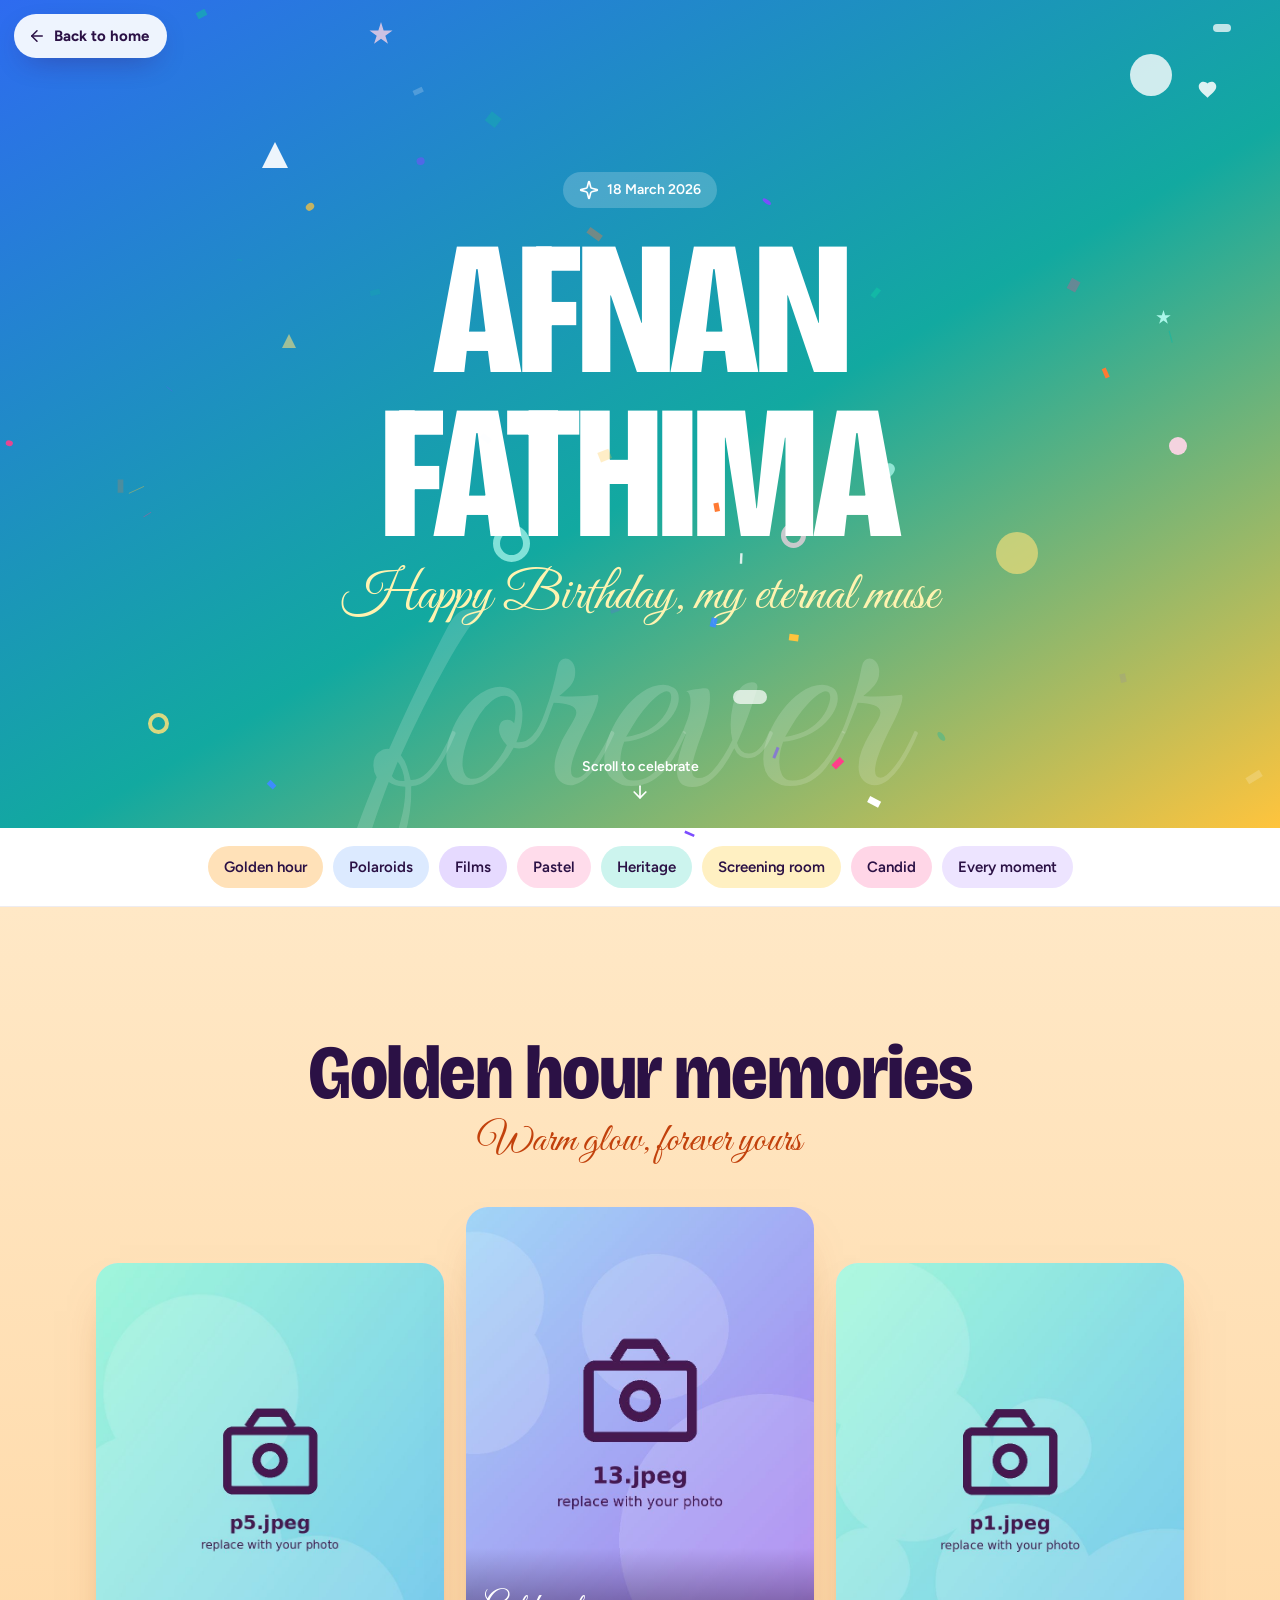
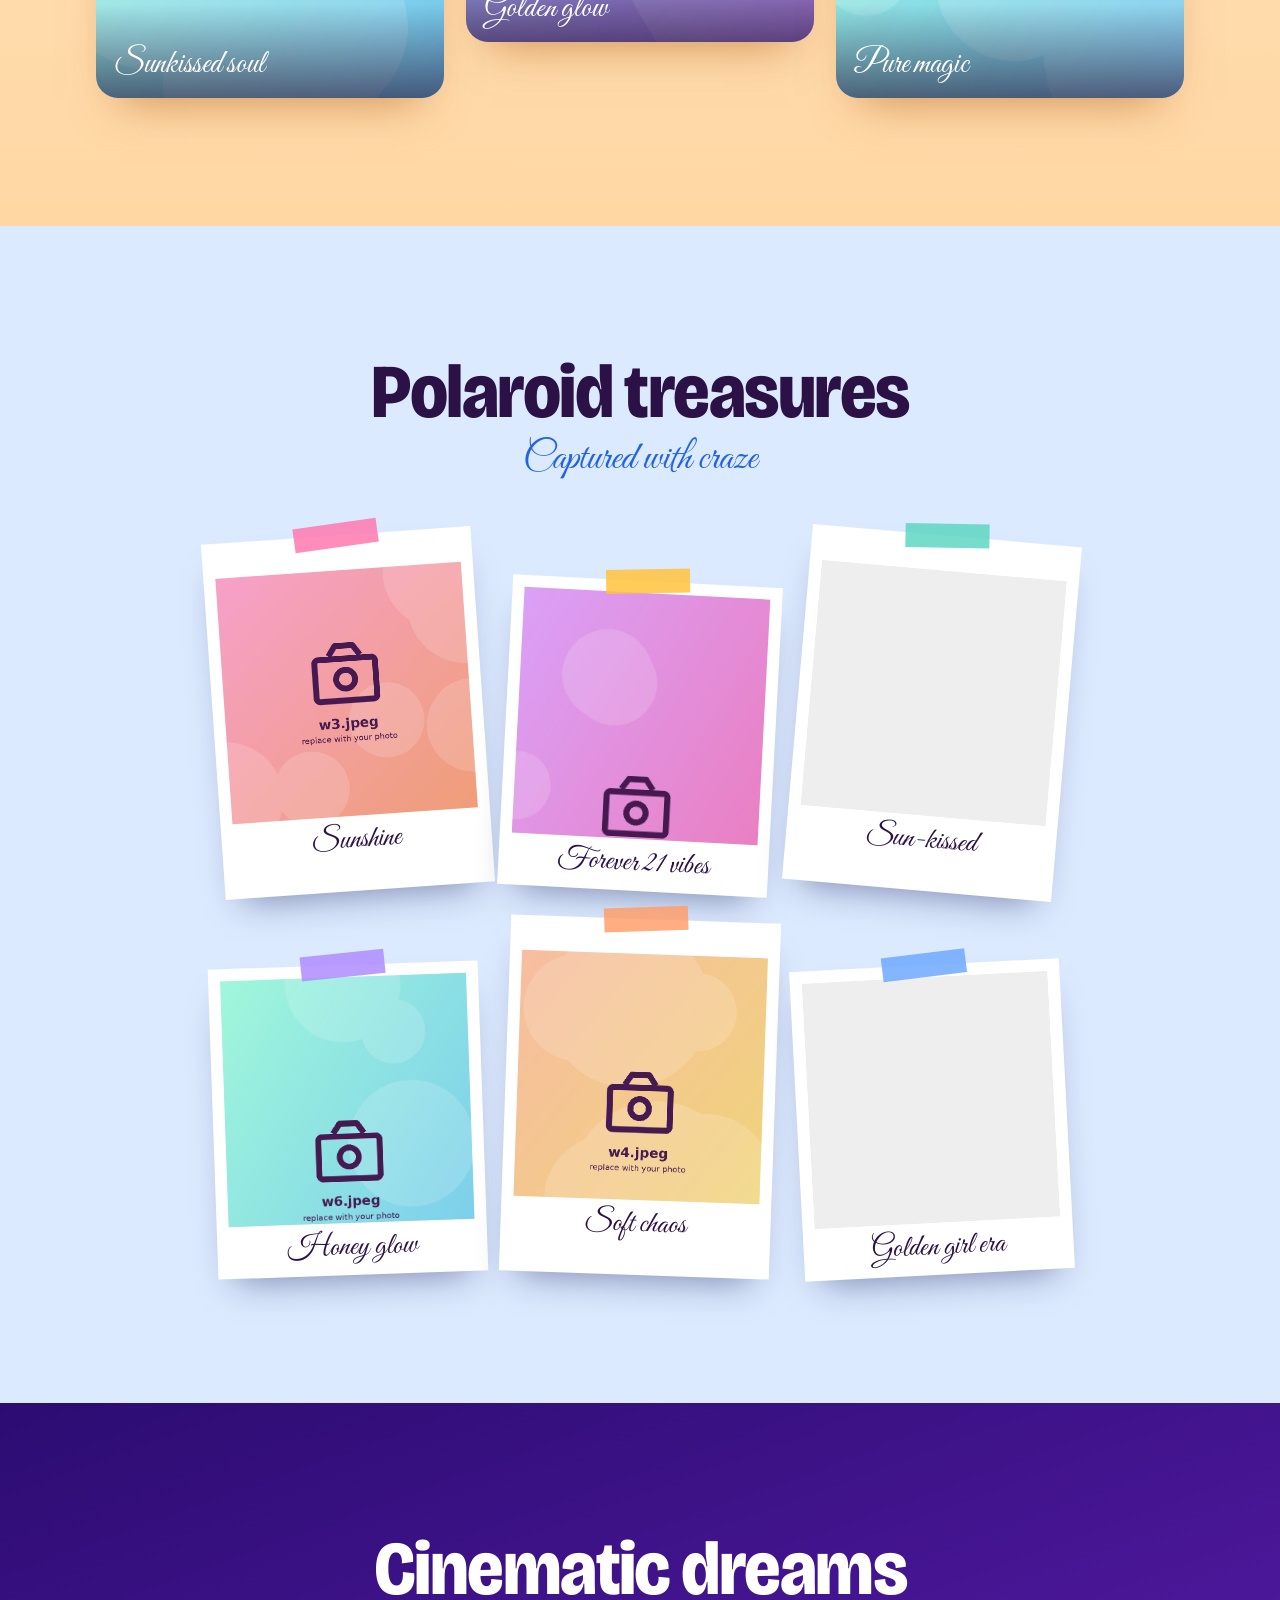
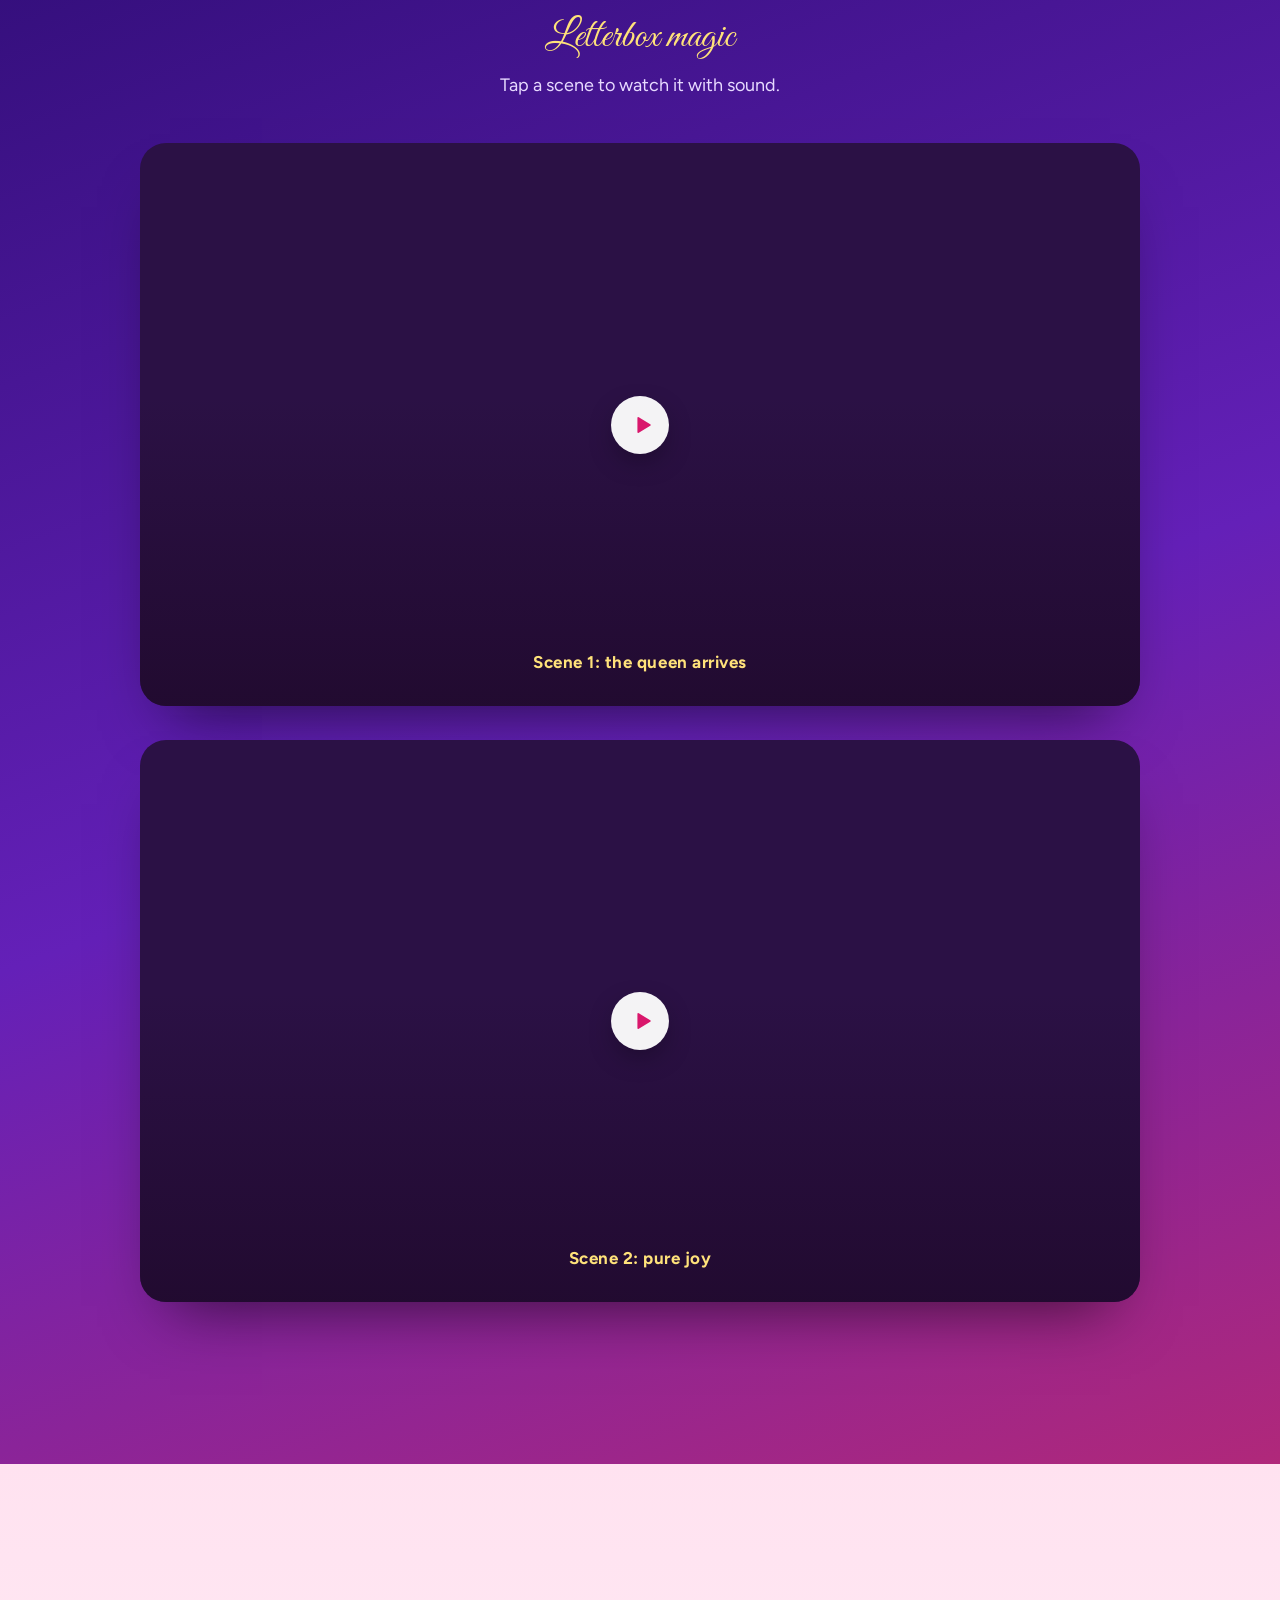
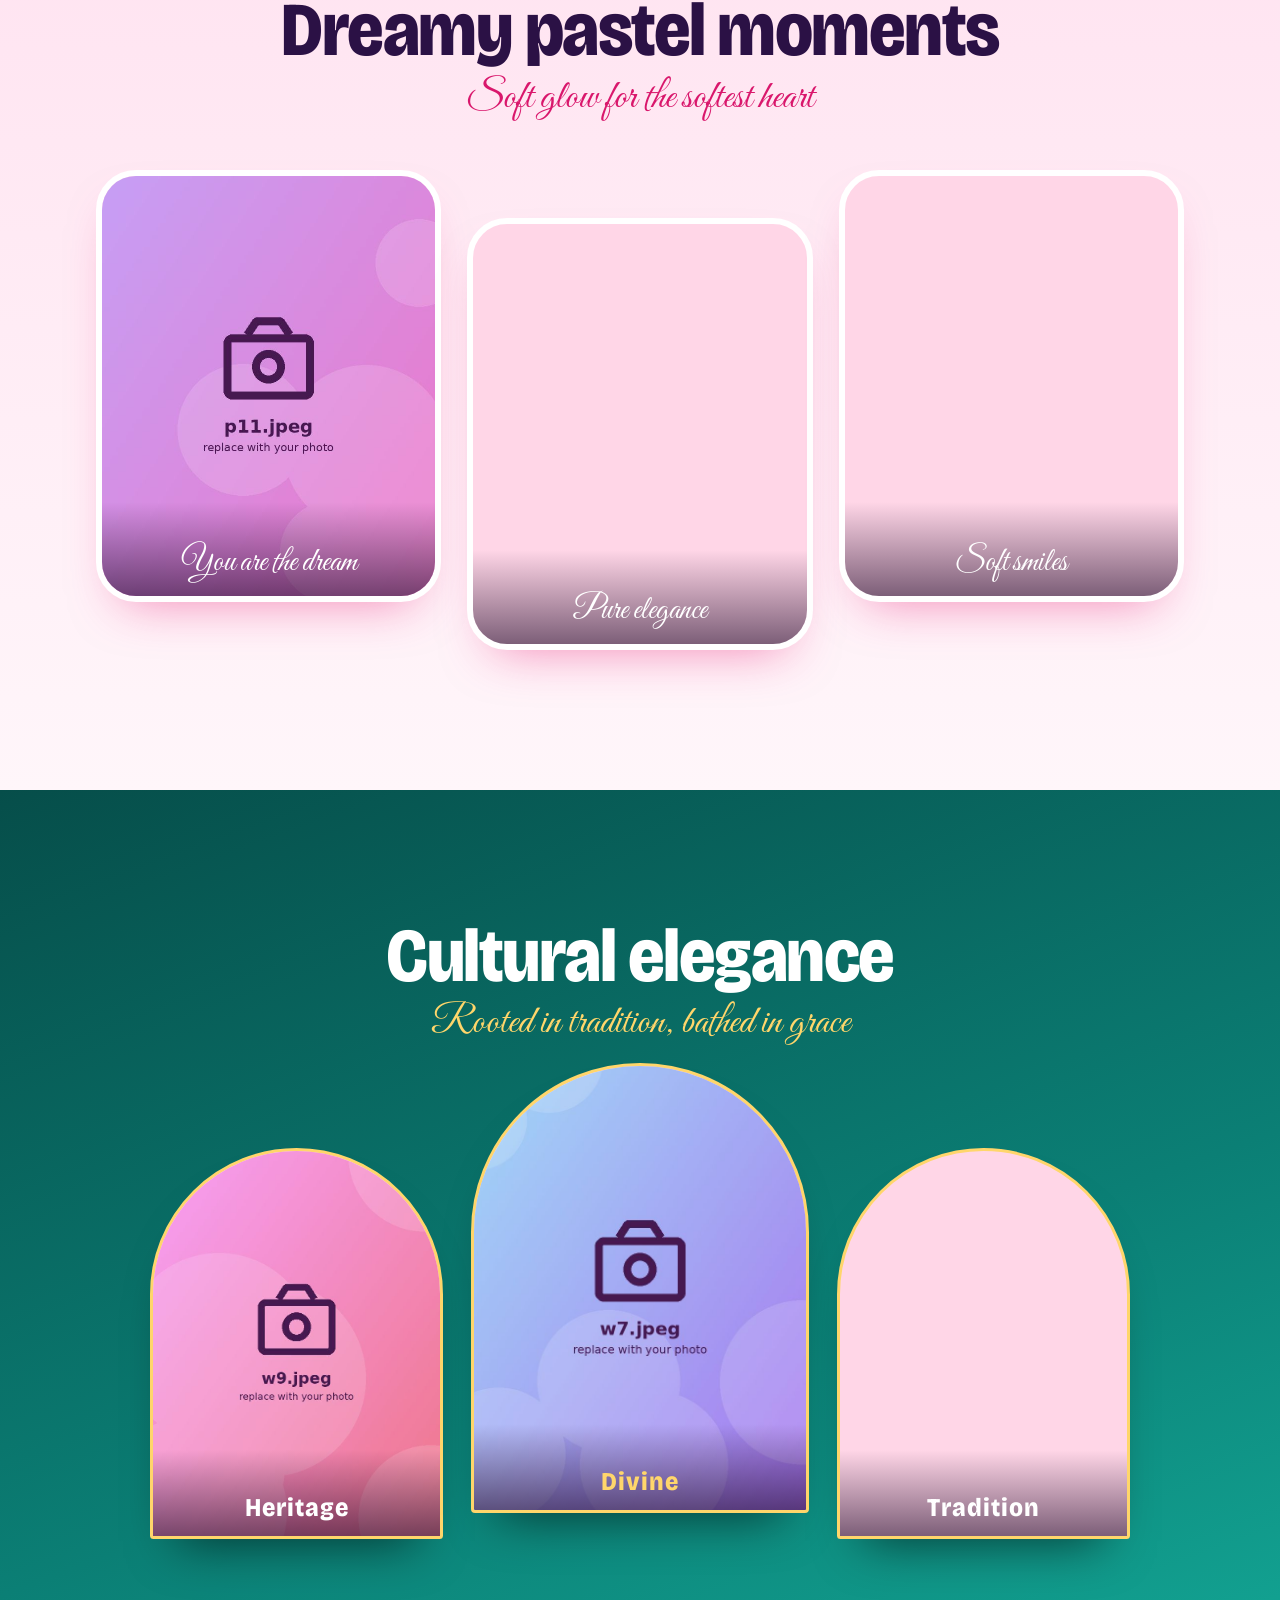
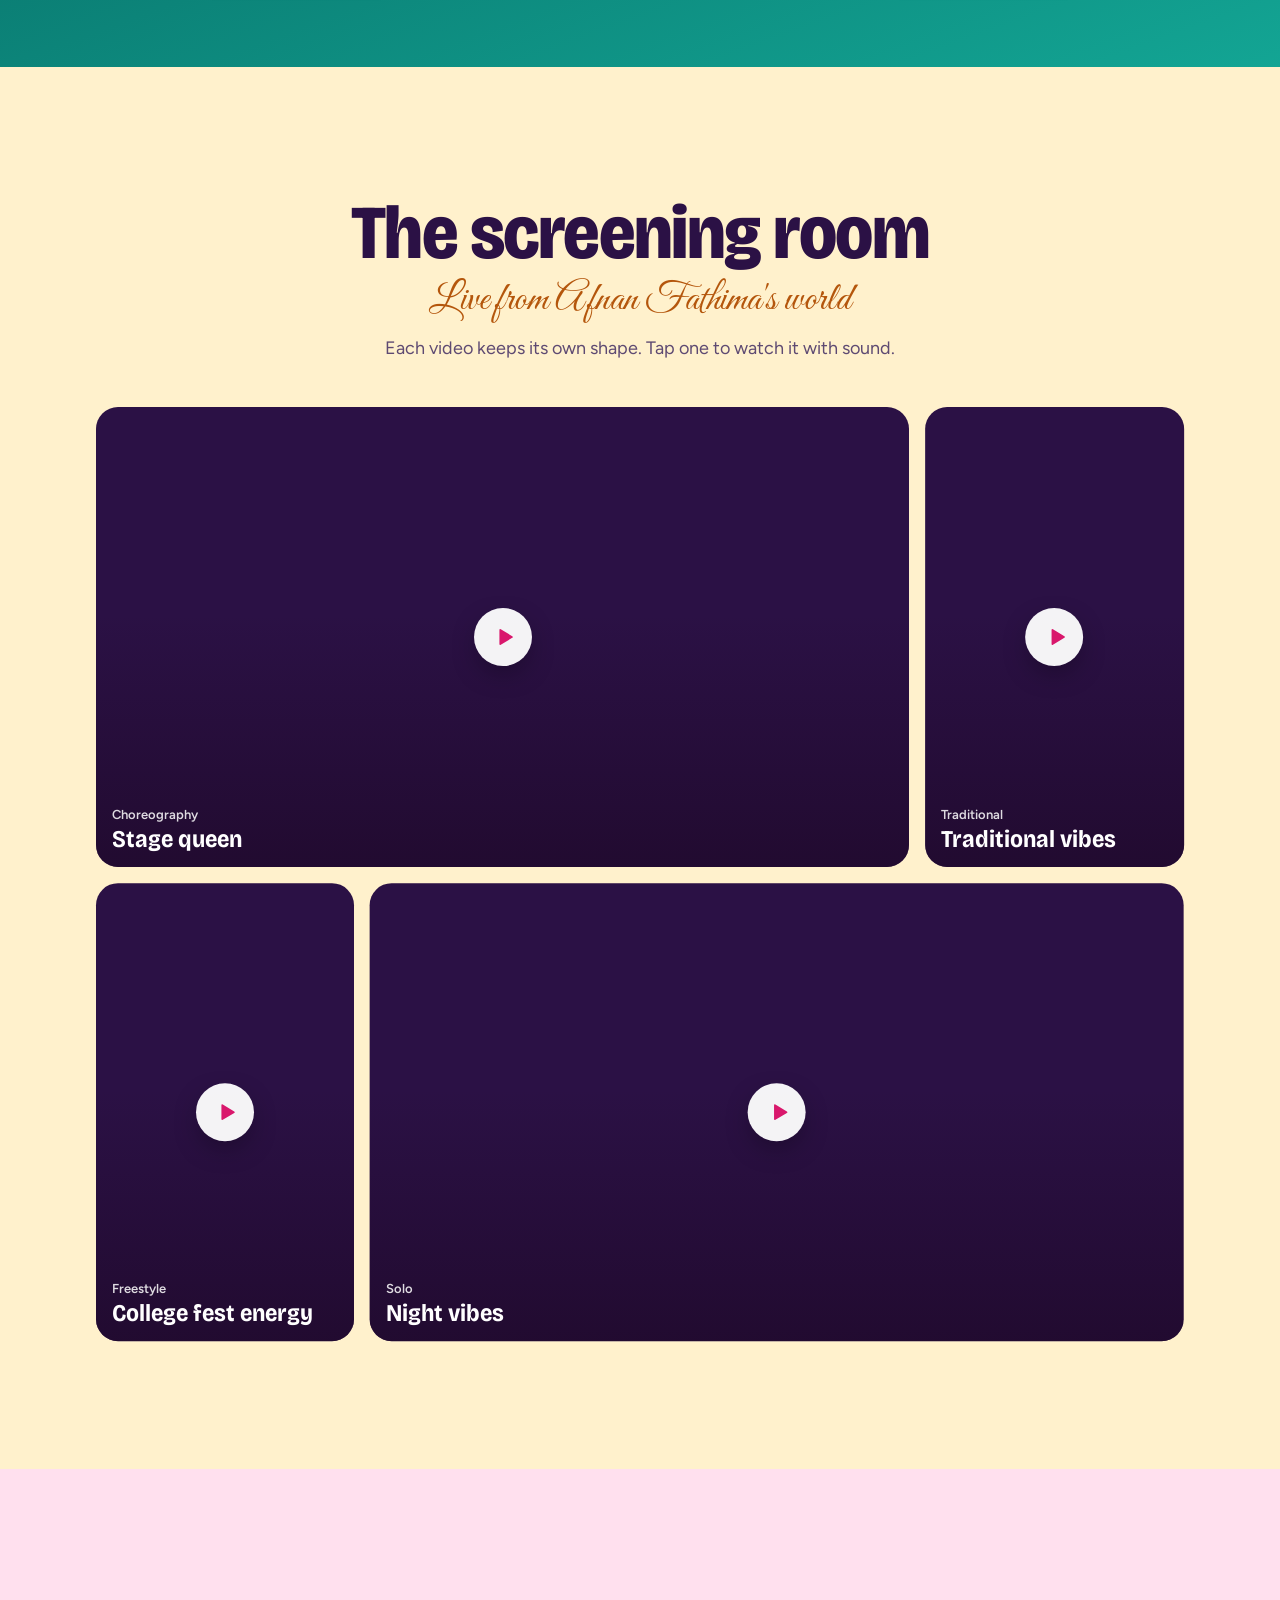
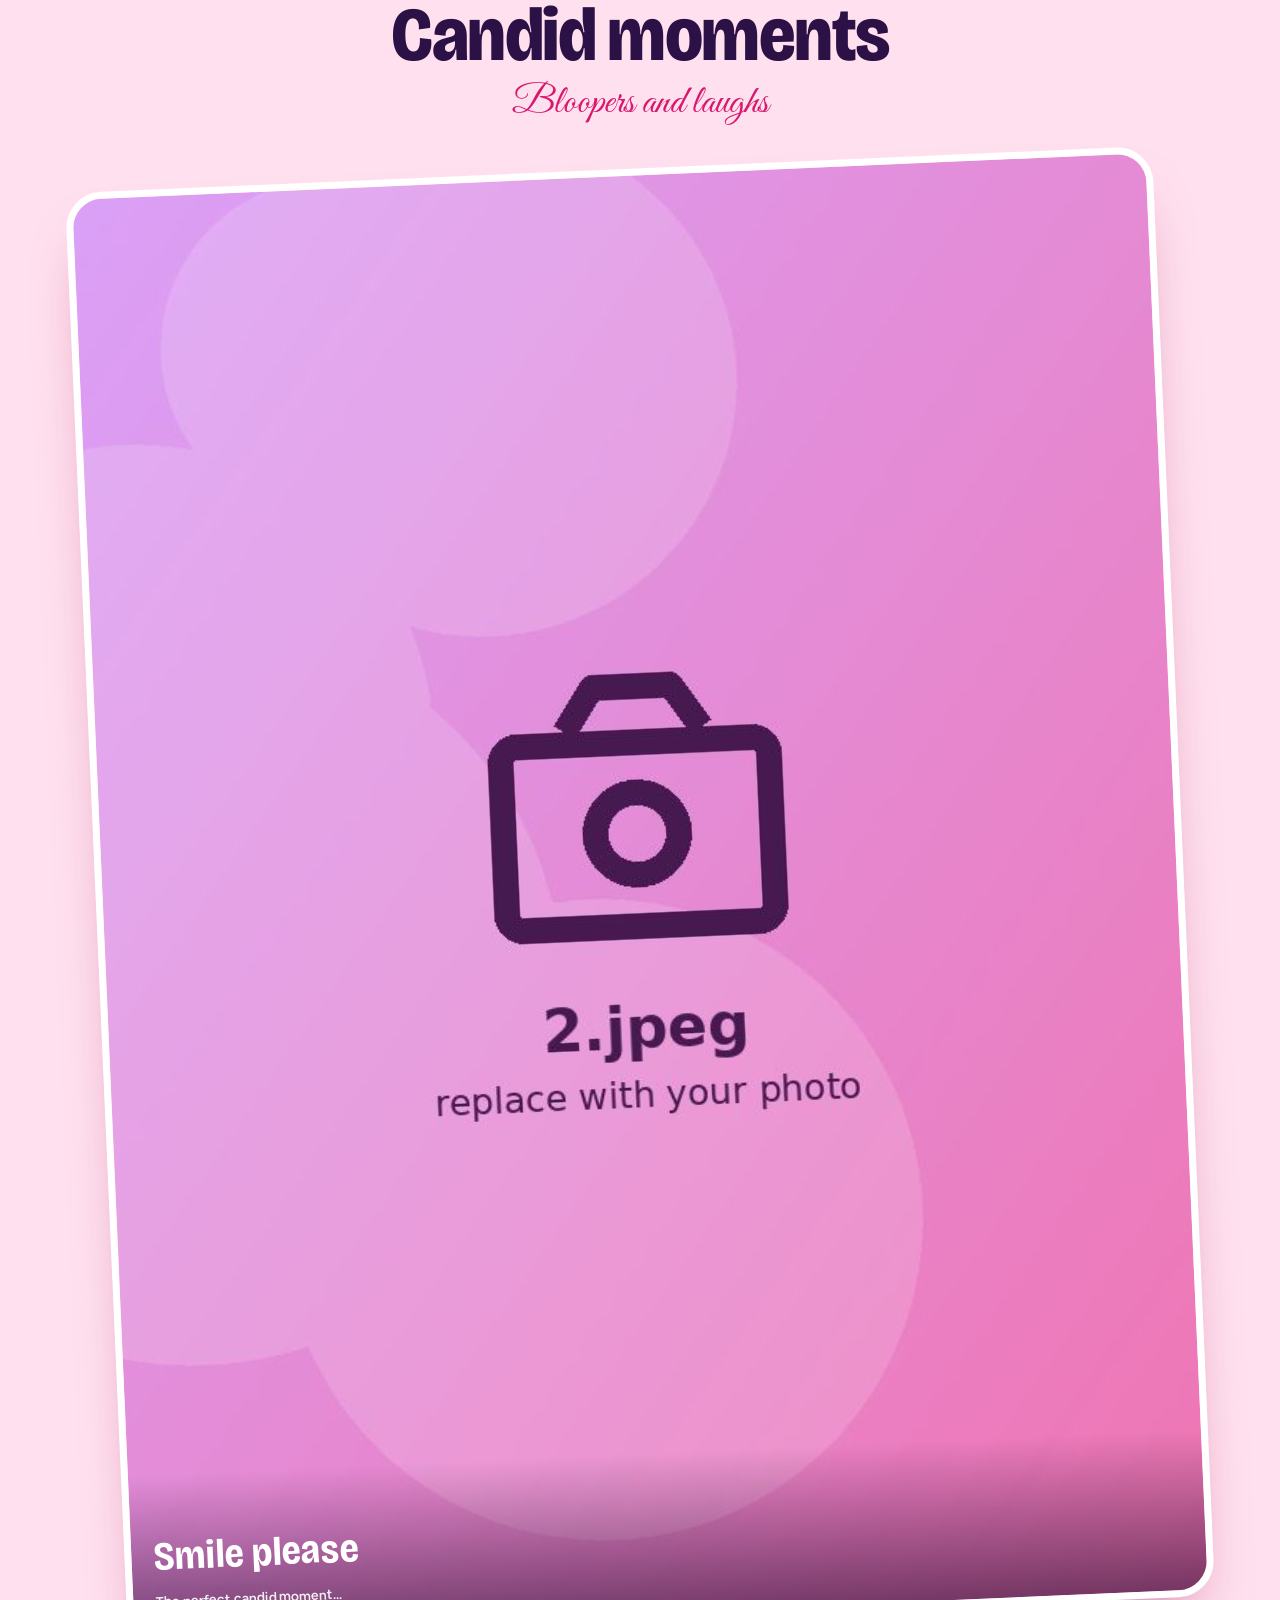
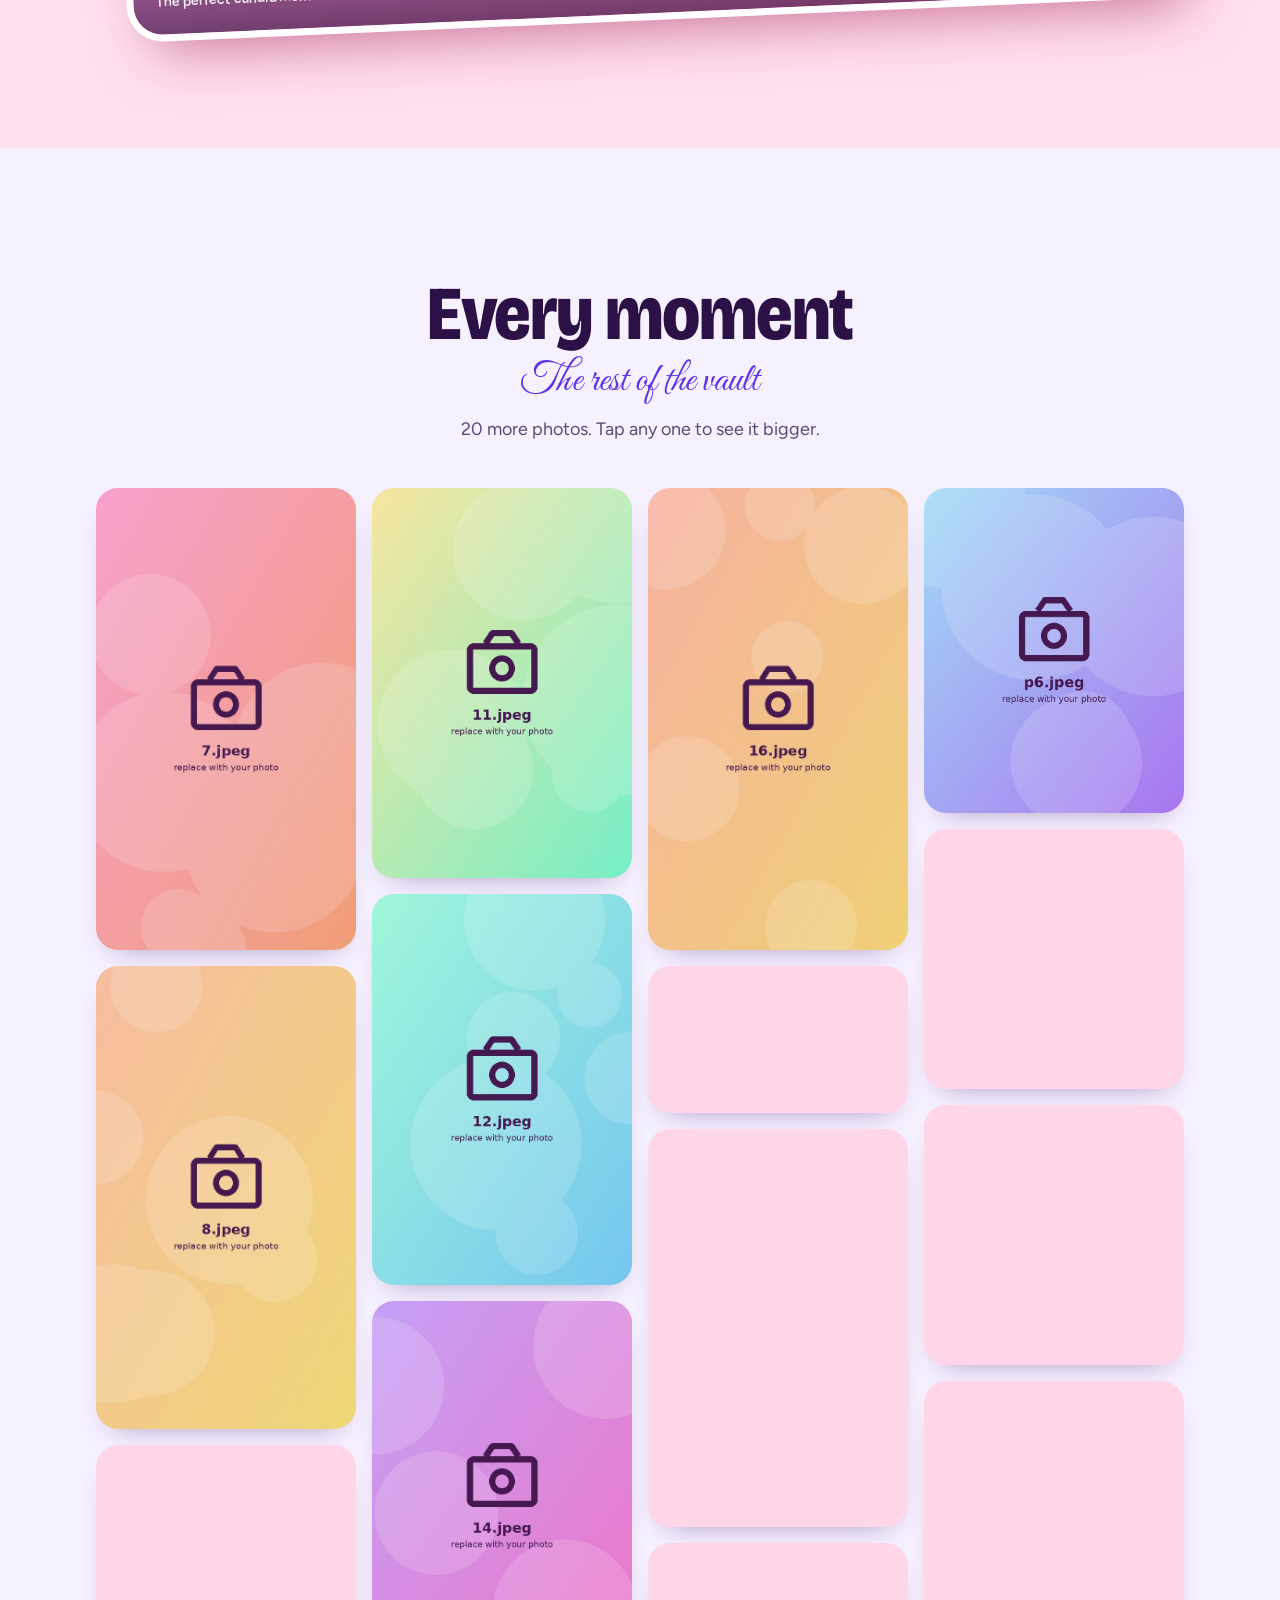
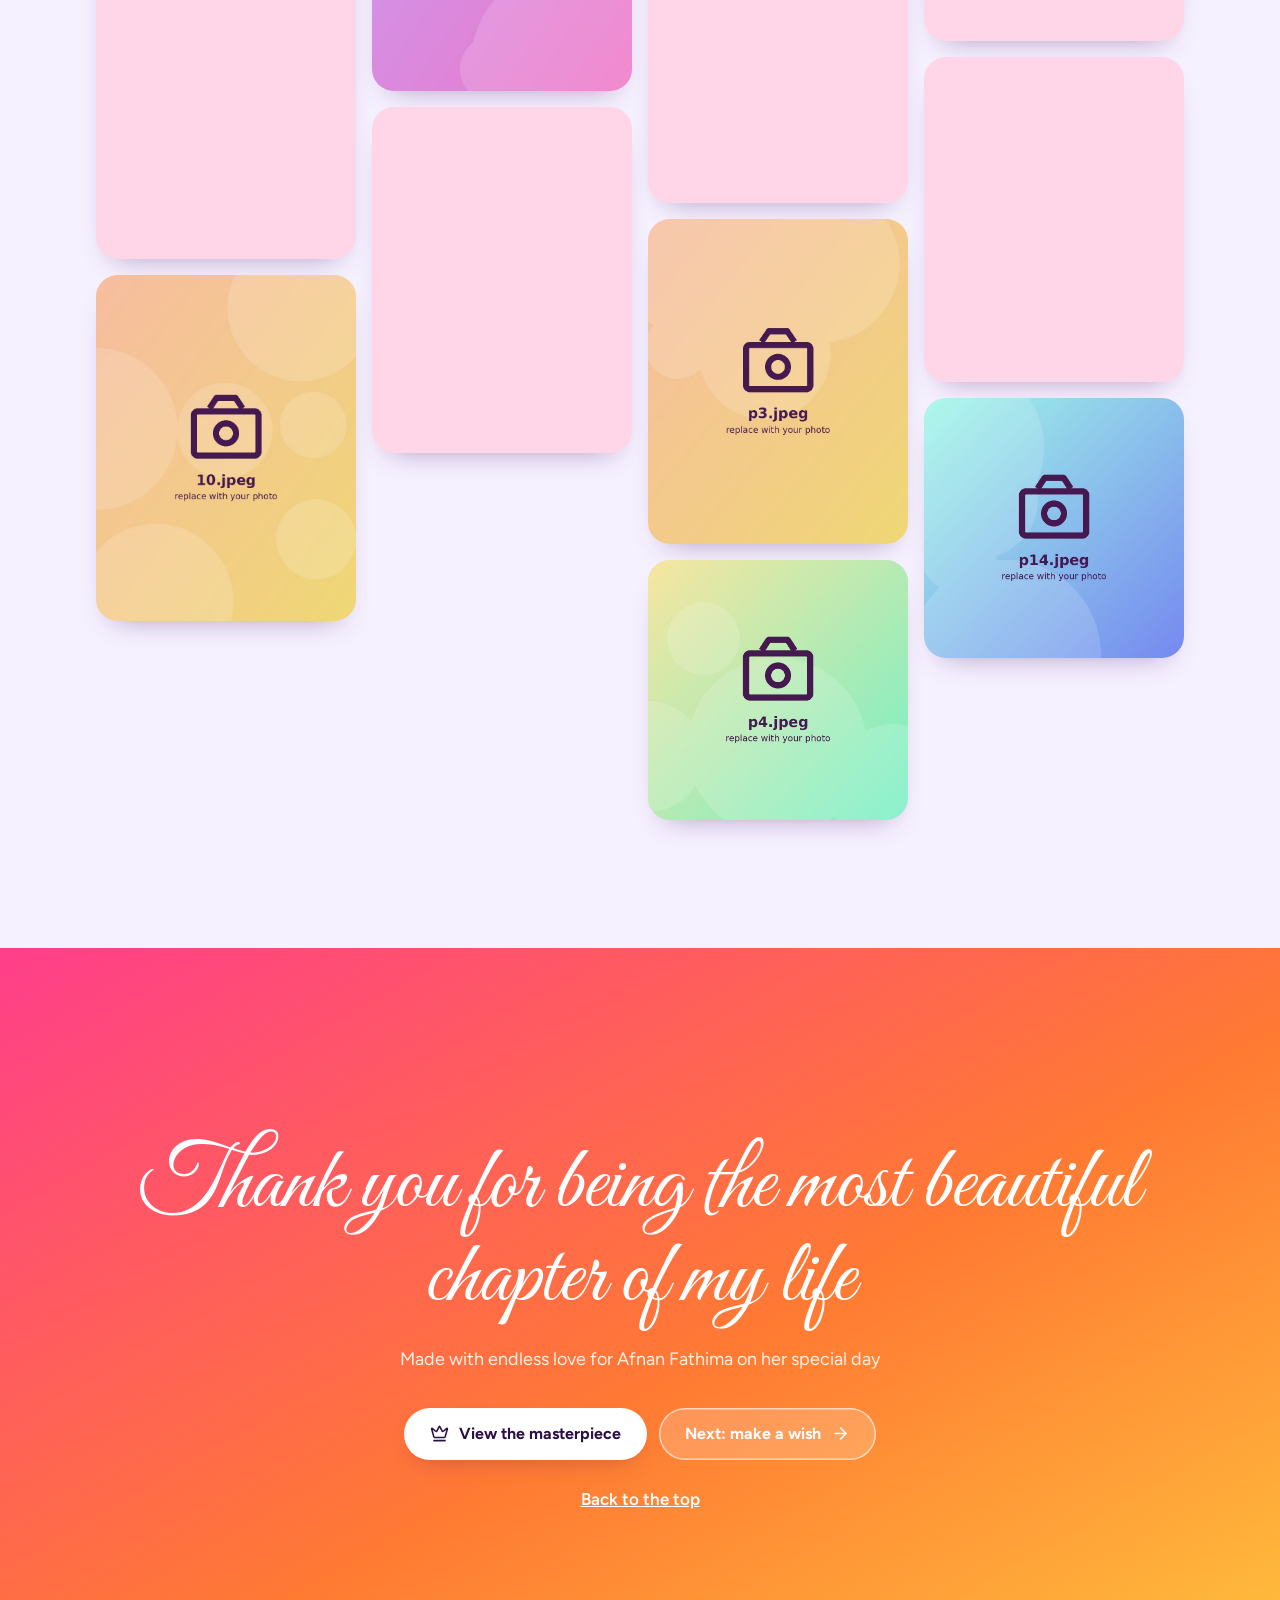
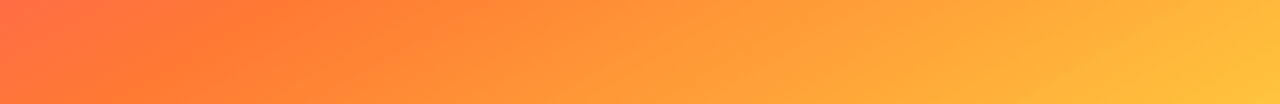
==== gallery.html @ 1e807fea "Initial: Afnan birthday website" ====
<!DOCTYPE html>
<html lang="en">
<head>
<meta charset="utf-8">
<meta name="viewport" content="width=device-width, initial-scale=1, viewport-fit=cover">
<title>The art of memories | Afnan Fathima's birthday</title>
<meta name="theme-color" content="#2E7FE0">
<link rel="preconnect" href="https://fonts.googleapis.com">
<link rel="preconnect" href="https://fonts.gstatic.com" crossorigin>
<link rel="stylesheet" href="https://fonts.googleapis.com/css2?family=Bricolage+Grotesque:opsz,wdth,wght@12..96,75..100,400..800&family=Figtree:wght@400;500;600;700&family=Great+Vibes&display=swap">
<link rel="stylesheet" href="assets/style.css">
<script>document.documentElement.classList.add('js')</script>
</head>
<body class="pg-gal">

  <a class="pill pill-back" href="home.html#gallery"><svg class="ic" aria-hidden="true"><use href="#i-arrow-left"/></svg>Back to home</a>

  <header class="g-hero" id="top">
    <div class="floaters" id="heroFloat" aria-hidden="true"></div>
    <div>
      <span class="chip"><svg class="ic" aria-hidden="true"><use href="#i-sparkles"/></svg>18 March 2026</span>
      <h1>AFNAN<br>FATHIMA</h1>
      <p class="script">Happy Birthday, my eternal muse</p>
    </div>
    <span class="forever" aria-hidden="true">forever</span>
    <a class="scroll-cue" href="#golden">Scroll to celebrate<svg class="ic" aria-hidden="true"><use href="#i-arrow-down"/></svg></a>
  </header>

  <nav class="jump" aria-label="Gallery sections">
    <a href="#golden" style="--c:#FFE1B8">Golden hour</a>
    <a href="#polaroids" style="--c:#DCEAFF">Polaroids</a>
    <a href="#films" style="--c:#E6DAFF">Films</a>
    <a href="#pastel" style="--c:#FFDCEB">Pastel</a>
    <a href="#heritage" style="--c:#CCF4EE">Heritage</a>
    <a href="#screening" style="--c:#FFF0C2">Screening room</a>
    <a href="#candid" style="--c:#FFD6E7">Candid</a>
    <a href="#everything" style="--c:#EDE4FF">Every moment</a>
  </nav>

  <section class="section golden" id="golden">
    <div class="wrap">
      <div class="sec-head reveal"><h2>Golden hour memories</h2><p class="script">Warm glow, forever yours</p></div>
      <div class="gold-grid">
        <button class="photo reveal" type="button" data-lightbox="gal" data-caption="Sunkissed soul"><img src="media/p/p5.jpeg" width="750" height="1000" alt="Sunkissed soul" loading="lazy" decoding="async"><span class="cap">Sunkissed soul</span></button>
        <button class="photo reveal" type="button" data-lightbox="gal" data-caption="Golden glow" style="--d:.08s"><img src="media/13.jpeg" width="959" height="1000" alt="Golden glow" loading="lazy" decoding="async"><span class="cap">Golden glow</span></button>
        <button class="photo reveal" type="button" data-lightbox="gal" data-caption="Pure magic" style="--d:.16s"><img src="media/p/p1.jpeg" width="800" height="1000" alt="Pure magic" loading="lazy" decoding="async"><span class="cap">Pure magic</span></button>
      </div>
    </div>
  </section>

  <section class="section polaroids" id="polaroids">
    <div class="wrap">
      <div class="sec-head reveal"><h2>Polaroid treasures</h2><p class="script">Captured with craze</p></div>
      <div class="pol-wrap reveal">
        <button class="pol" type="button" style="--r:-4deg;--tape:#FF7AB0;--d:0.00s" data-lightbox="gal" data-caption="Sunshine"><img src="media/w3.jpeg" width="1000" height="910" alt="Sunshine" loading="lazy" decoding="async"><span>Sunshine</span></button>
        <button class="pol" type="button" style="--r:3deg;--tape:#FFC43D;--d:0.05s" data-lightbox="gal" data-caption="Forever 21 vibes"><img src="media/w2.jpeg" width="526" height="1000" alt="Forever 21 vibes" loading="lazy" decoding="async"><span>Forever 21 vibes</span></button>
        <button class="pol" type="button" style="--r:5deg;--tape:#5FD6C4;--d:0.10s" data-lightbox="gal" data-caption="Sun-kissed"><img src="media/w5.jpeg" width="722" height="1000" alt="Sun-kissed" loading="lazy" decoding="async"><span>Sun-kissed</span></button>
        <button class="pol" type="button" style="--r:-2deg;--tape:#B08CFF;--d:0.15s" data-lightbox="gal" data-caption="Honey glow"><img src="media/w6.jpeg" width="634" height="1000" alt="Honey glow" loading="lazy" decoding="async"><span>Honey glow</span></button>
        <button class="pol" type="button" style="--r:2deg;--tape:#FF9F6B;--d:0.20s" data-lightbox="gal" data-caption="Soft chaos"><img src="media/w4.jpeg" width="731" height="1000" alt="Soft chaos" loading="lazy" decoding="async"><span>Soft chaos</span></button>
        <button class="pol" type="button" style="--r:-3deg;--tape:#6FA8FF;--d:0.25s" data-lightbox="gal" data-caption="Golden girl era"><img src="media/17.jpg" width="563" height="1000" alt="Golden girl era" loading="lazy" decoding="async"><span>Golden girl era</span></button>
      </div>
    </div>
  </section>

  <section class="section films" id="films">
    <div class="wrap">
      <div class="sec-head reveal"><h2 style="color:#fff">Cinematic dreams</h2><p class="script">Letterbox magic</p><p class="sub">Tap a scene to watch it with sound.</p></div>
      <button class="vtile film" type="button" data-ratio="1.774" data-group="films" data-video="media/videos/f1.mp4" data-title="Scene 1: the queen arrives">
        <video data-src="media/videos/f1.mp4" data-auto muted loop playsinline></video><span class="shade"></span>
        <span class="bar t" aria-hidden="true"></span><span class="bar b" aria-hidden="true"></span>
        <span class="play" aria-hidden="true"><svg class="ic"><use href="#i-play"/></svg></span>
        <span class="scene">Scene 1: the queen arrives</span>
      </button>
      <button class="vtile film" type="button" data-ratio="1.774" data-group="films" data-video="media/videos/f2.mp4" data-title="Scene 2: pure joy">
        <video data-src="media/videos/f2.mp4" data-auto muted loop playsinline></video><span class="shade"></span>
        <span class="bar t" aria-hidden="true"></span><span class="bar b" aria-hidden="true"></span>
        <span class="play" aria-hidden="true"><svg class="ic"><use href="#i-play"/></svg></span>
        <span class="scene">Scene 2: pure joy</span>
      </button>
    </div>
  </section>

  <section class="section pastel" id="pastel">
    <div class="wrap">
      <div class="sec-head reveal"><h2>Dreamy pastel moments</h2><p class="script">Soft glow for the softest heart</p></div>
      <div class="pastel-row reveal">
        <button class="photo " type="button" data-lightbox="gal" data-caption="You are the dream"><img src="media/p/p11.jpeg" width="666" height="1000" alt="You are the dream" loading="lazy" decoding="async"><span class="cap">You are the dream</span></button>
        <button class="photo " type="button" data-lightbox="gal" data-caption="Pure elegance"><img src="media/3.jpeg" width="628" height="1000" alt="Pure elegance" loading="lazy" decoding="async"><span class="cap">Pure elegance</span></button>
        <button class="photo " type="button" data-lightbox="gal" data-caption="Soft smiles"><img src="media/p/p12.jpeg" width="800" height="1000" alt="Soft smiles" loading="lazy" decoding="async"><span class="cap">Soft smiles</span></button>
      </div>
    </div>
  </section>

  <section class="section heritage" id="heritage">
    <div class="wrap">
      <div class="sec-head reveal"><h2 style="color:#fff">Cultural elegance</h2><p class="script">Rooted in tradition, bathed in grace</p></div>
      <div class="arches reveal">
        <button class="photo arch" type="button" data-lightbox="gal" data-caption="Heritage"><img src="media/w9.jpeg" width="714" height="1000" alt="Heritage" loading="lazy" decoding="async"><span class="cap">Heritage</span></button>
        <button class="photo arch mid" type="button" data-lightbox="gal" data-caption="Divine" style="--d:.08s"><img src="media/w7.jpeg" width="678" height="1000" alt="Divine" loading="lazy" decoding="async"><span class="cap">Divine</span></button>
        <button class="photo arch" type="button" data-lightbox="gal" data-caption="Tradition" style="--d:.16s"><img src="media/w8.jpeg" width="893" height="1000" alt="Tradition" loading="lazy" decoding="async"><span class="cap">Tradition</span></button>
      </div>
    </div>
  </section>

  <section class="section screening" id="screening">
    <div class="wrap">
      <div class="sec-head reveal"><h2>The screening room</h2><p class="script">Live from Afnan Fathima's world</p><p class="sub">Each video keeps its own shape. Tap one to watch it with sound.</p></div>
      <div id="screenGrid">
        <button class="vtile" type="button" data-ratio="1.767" data-group="screen" data-video="media/videos/v7.mp4" data-title="Stage queen">
          <video data-src="media/videos/v7.mp4" data-auto muted loop playsinline></video><span class="shade"></span>
          <span class="play" aria-hidden="true"><svg class="ic"><use href="#i-play"/></svg></span>
          <span class="meta"><small>Choreography</small><strong>Stage queen</strong></span>
        </button>
        <button class="vtile" type="button" data-ratio="0.5625" data-group="screen" data-video="media/videos/v3.mp4" data-title="Traditional vibes">
          <video data-src="media/videos/v3.mp4" data-auto muted loop playsinline></video><span class="shade"></span>
          <span class="play" aria-hidden="true"><svg class="ic"><use href="#i-play"/></svg></span>
          <span class="meta"><small>Traditional</small><strong>Traditional vibes</strong></span>
        </button>
        <button class="vtile" type="button" data-ratio="0.5625" data-group="screen" data-video="media/videos/v1.mp4" data-title="College fest energy">
          <video data-src="media/videos/v1.mp4" data-auto muted loop playsinline></video><span class="shade"></span>
          <span class="play" aria-hidden="true"><svg class="ic"><use href="#i-play"/></svg></span>
          <span class="meta"><small>Freestyle</small><strong>College fest energy</strong></span>
        </button>
        <button class="vtile" type="button" data-ratio="1.778" data-group="screen" data-video="media/videos/v9.mp4" data-title="Night vibes">
          <video data-src="media/videos/v9.mp4" data-auto muted loop playsinline></video><span class="shade"></span>
          <span class="play" aria-hidden="true"><svg class="ic"><use href="#i-play"/></svg></span>
          <span class="meta"><small>Solo</small><strong>Night vibes</strong></span>
        </button>
      </div>
    </div>
  </section>

  <section class="section candid" id="candid">
    <div class="wrap">
      <div class="sec-head reveal"><h2>Candid moments</h2><p class="script">Bloopers and laughs</p></div>
      <button class="photo candid-card" type="button" data-lightbox="gal" data-caption="Smile please"><img src="media/2.jpeg" width="752" height="1000" alt="Smile please" loading="lazy" decoding="async"><span class="cap"><strong>Smile please</strong><small>The perfect candid moment...</small></span></button>
    </div>
  </section>

  <section class="section everything" id="everything">
    <div class="wrap">
      <div class="sec-head reveal"><h2>Every moment</h2><p class="script">The rest of the vault</p><p class="sub">20 more photos. Tap any one to see it bigger.</p></div>
      <div class="wall">
        <button class="photo " type="button" data-lightbox="gal"><img src="media/7.jpeg" width="562" height="1000" alt="A birthday memory" loading="lazy" decoding="async"></button>
        <button class="photo " type="button" data-lightbox="gal"><img src="media/8.jpeg" width="562" height="1000" alt="A birthday memory" loading="lazy" decoding="async"></button>
        <button class="photo " type="button" data-lightbox="gal"><img src="media/9.jpeg" width="628" height="1000" alt="A birthday memory" loading="lazy" decoding="async"></button>
        <button class="photo " type="button" data-lightbox="gal"><img src="media/10.jpeg" width="752" height="1000" alt="A birthday memory" loading="lazy" decoding="async"></button>
        <button class="photo " type="button" data-lightbox="gal"><img src="media/11.jpeg" width="666" height="1000" alt="A birthday memory" loading="lazy" decoding="async"></button>
        <button class="photo " type="button" data-lightbox="gal"><img src="media/12.jpeg" width="666" height="1000" alt="A birthday memory" loading="lazy" decoding="async"></button>
        <button class="photo " type="button" data-lightbox="gal"><img src="media/14.jpeg" width="666" height="1000" alt="A birthday memory" loading="lazy" decoding="async"></button>
        <button class="photo " type="button" data-lightbox="gal"><img src="media/15.jpeg" width="752" height="1000" alt="A birthday memory" loading="lazy" decoding="async"></button>
        <button class="photo " type="button" data-lightbox="gal"><img src="media/16.jpeg" width="562" height="1000" alt="A birthday memory" loading="lazy" decoding="async"></button>
        <button class="photo " type="button" data-lightbox="gal"><img src="media/24.jpg" width="1000" height="562" alt="A birthday memory" loading="lazy" decoding="async"></button>
        <button class="photo " type="button" data-lightbox="gal"><img src="media/w1.jpeg" width="653" height="1000" alt="A birthday memory" loading="lazy" decoding="async"></button>
        <button class="photo " type="button" data-lightbox="gal"><img src="media/p/p2.jpeg" width="1000" height="1000" alt="A birthday memory" loading="lazy" decoding="async"></button>
        <button class="photo " type="button" data-lightbox="gal"><img src="media/p/p3.jpeg" width="800" height="1000" alt="A birthday memory" loading="lazy" decoding="async"></button>
        <button class="photo " type="button" data-lightbox="gal"><img src="media/p/p4.jpeg" width="1000" height="1000" alt="A birthday memory" loading="lazy" decoding="async"></button>
        <button class="photo " type="button" data-lightbox="gal"><img src="media/p/p6.jpeg" width="800" height="1000" alt="A birthday memory" loading="lazy" decoding="async"></button>
        <button class="photo " type="button" data-lightbox="gal"><img src="media/p/p7.jpeg" width="1000" height="1000" alt="A birthday memory" loading="lazy" decoding="async"></button>
        <button class="photo " type="button" data-lightbox="gal"><img src="media/p/p8.jpeg" width="1000" height="1000" alt="A birthday memory" loading="lazy" decoding="async"></button>
        <button class="photo " type="button" data-lightbox="gal"><img src="media/p/p10.jpeg" width="1000" height="1000" alt="A birthday memory" loading="lazy" decoding="async"></button>
        <button class="photo " type="button" data-lightbox="gal"><img src="media/p/p13.jpeg" width="800" height="1000" alt="A birthday memory" loading="lazy" decoding="async"></button>
        <button class="photo " type="button" data-lightbox="gal"><img src="media/p/p14.jpeg" width="1000" height="1000" alt="A birthday memory" loading="lazy" decoding="async"></button>
      </div>
    </div>
  </section>

  <section class="section thanks" id="thanks">
    <div class="wrap">
      <p class="script reveal">Thank you for being the most beautiful chapter of my life</p>
      <p class="by reveal" style="--d:.1s">Made with endless love for Afnan Fathima on her special day</p>
      <div class="btn-row reveal" style="--d:.2s">
        <a class="btn btn-white" href="masterpiece.html"><svg class="ic" aria-hidden="true"><use href="#i-crown"/></svg>View the masterpiece</a>
        <a class="btn btn-ghost" href="cake.html">Next: make a wish<svg class="ic" aria-hidden="true"><use href="#i-arrow-right"/></svg></a>
      </div>
      <p style="margin-top:26px"><a href="#top" style="color:#fff;font-weight:600">Back to the top</a></p>
    </div>
  </section>

<script src="assets/app.js"></script>
<script>
(function(){
  App.floaters(App.$('#heroFloat'), { count: 14, seed: 17, colors: ['#FFFFFF', '#FFE27A', '#FFD6E7', '#B9FFF4', '#FFFFFF'] });
  App.$$('.film').forEach(f => App.onView(f, () => f.classList.add('in'), null, { threshold: .45 }));
  const grid = App.$('#screenGrid');
  App.justify(grid, App.$$('.vtile', grid).map(el => ({ el, ratio: parseFloat(el.dataset.ratio) })), { mobile: 230, tablet: 280, desktop: 420 });
  window.addEventListener('load', () => setTimeout(() => App.confetti.burst(innerWidth / 2, innerHeight * .3, 120), 700));
})();
</script>
</body>
</html>
---- assets/style.css ----
/* =====================================================================
   Afnan Fathima birthday site: shared styles
   One file for every page so it is cached after the first visit.
   Animations only use transform and opacity so they stay smooth.
   ===================================================================== */

:root{
  --ink:#2B1145; --ink-2:#5E4A72; --ink-3:#8C7AA0;
  --pink:#FF3E8A; --pink-d:#D9176C; --pink-l:#FFD6E7; --pink-xl:#FFF0F6;
  --orange:#FF7A33; --orange-l:#FFE0CC;
  --sun:#FFC43D; --sun-l:#FFF0C2;
  --teal:#12B8A6; --teal-d:#0A8478; --teal-l:#CCF4EE;
  --violet:#7C4DFF; --violet-d:#6233E6; --violet-l:#E8DEFF;
  --sky:#3D8BFF; --sky-d:#2463E0; --sky-l:#DCE9FF;
  --font-display:"Bricolage Grotesque","Arial Narrow",system-ui,sans-serif;
  --font-script:"Great Vibes","Brush Script MT",cursive;
  --font-body:"Figtree","Segoe UI",system-ui,-apple-system,sans-serif;
  --ease:cubic-bezier(.2,.8,.2,1);
  --spring:cubic-bezier(.2,.9,.25,1.25);
  --r:22px;
  --shadow:0 22px 50px -24px rgba(60,10,70,.35);
  --shadow-sm:0 10px 26px -14px rgba(60,10,70,.35);
  --safe-t:env(safe-area-inset-top,0px); --safe-b:env(safe-area-inset-bottom,0px);
}

/* ---------- base ---------- */
*,*::before,*::after{box-sizing:border-box}
html{-webkit-text-size-adjust:100%;scroll-behavior:smooth}
body{margin:0;font-family:var(--font-body);font-size:17px;line-height:1.6;color:var(--ink);background:#fff;overflow-x:hidden;-webkit-font-smoothing:antialiased;-webkit-tap-highlight-color:transparent}
img,video{display:block;max-width:100%}
h1,h2,h3,h4{margin:0;font-family:var(--font-display);font-weight:800;line-height:1.02;letter-spacing:-.02em;font-variation-settings:"wdth" 88}
p{margin:0}
a{color:inherit}
button{font:inherit;color:inherit}
:focus-visible{outline:3px solid var(--violet);outline-offset:3px;border-radius:10px}
@view-transition{navigation:auto}
::view-transition-old(root),::view-transition-new(root){animation-duration:.38s}

.script{font-family:var(--font-script);font-weight:400;letter-spacing:0;line-height:1.1}
.wrap{width:100%;max-width:1160px;margin:0 auto;padding:0 clamp(18px,4vw,36px)}
.center{text-align:center}
.label{display:inline-block;font-size:14px;font-weight:600;letter-spacing:.02em;color:var(--ink-2)}
.chip{display:inline-flex;align-items:center;gap:8px;padding:7px 16px;border-radius:999px;font-size:14px;font-weight:600;background:#fff;color:var(--ink);box-shadow:var(--shadow-sm)}
.ic{width:20px;height:20px;flex:none}
.sr-only{position:absolute;width:1px;height:1px;overflow:hidden;clip:rect(0 0 0 0);white-space:nowrap}

/* reveal on scroll (added by app.js) */
.js .reveal{opacity:0;transform:translateY(26px);transition:opacity .8s ease,transform .9s var(--ease);transition-delay:var(--d,0s)}
.js .reveal.in{opacity:1;transform:none}

/* multicolor letters */
.ch{display:inline-block}
.pop .ch{animation:pop .9s var(--spring) both;animation-delay:calc(var(--start,.2s) + var(--i) * 55ms)}
@keyframes pop{from{opacity:0;transform:translateY(.4em) rotate(10deg) scale(.7)}to{opacity:1;transform:none}}
.word{display:inline-block;white-space:nowrap}

/* ---------- buttons ---------- */
.btn{appearance:none;border:0;cursor:pointer;display:inline-flex;align-items:center;justify-content:center;gap:10px;min-height:52px;padding:0 26px;border-radius:999px;font-weight:700;font-size:16px;text-decoration:none;transition:transform .2s var(--ease),box-shadow .2s ease,background .2s ease}
.btn .ic{width:19px;height:19px}
.btn:active{transform:scale(.97)}
.btn-pink{background:var(--pink-d);color:#fff;box-shadow:0 14px 28px -12px rgba(217,23,108,.75)}
.btn-pink:hover{transform:translateY(-2px)}
.btn-violet{background:var(--violet-d);color:#fff;box-shadow:0 14px 28px -12px rgba(98,51,230,.7)}
.btn-violet:hover{transform:translateY(-2px)}
.btn-teal{background:var(--teal-d);color:#fff;box-shadow:0 14px 28px -12px rgba(10,132,120,.7)}
.btn-teal:hover{transform:translateY(-2px)}
.btn-sky{background:var(--sky-d);color:#fff;box-shadow:0 14px 28px -12px rgba(36,99,224,.7)}
.btn-sky:hover{transform:translateY(-2px)}
.btn-sun{background:var(--sun);color:var(--ink);box-shadow:0 14px 28px -12px rgba(230,160,0,.8)}
.btn-sun:hover{transform:translateY(-2px)}
.btn-white{background:#fff;color:var(--ink);box-shadow:var(--shadow-sm)}
.btn-white:hover{transform:translateY(-2px)}
.btn-ghost{background:rgba(255,255,255,.18);color:#fff;box-shadow:inset 0 0 0 1.5px rgba(255,255,255,.6)}
.btn-ghost:hover{background:rgba(255,255,255,.28)}
.btn:disabled{opacity:.55;cursor:default;transform:none}
.btn-row{display:flex;flex-wrap:wrap;gap:12px;justify-content:center}

/* round icon button (dark overlays) */
.rbtn{appearance:none;border:0;width:48px;height:48px;flex:none;border-radius:50%;display:grid;place-items:center;cursor:pointer;background:rgba(255,255,255,.14);color:#fff;transition:background .2s,transform .2s}
.rbtn:hover{background:rgba(255,255,255,.26)}
.rbtn:active{transform:scale(.94)}
.rbtn .ic{width:22px;height:22px}

/* fixed pills: back + music */
.pill{position:fixed;z-index:40;display:inline-flex;align-items:center;gap:8px;min-height:44px;padding:0 18px 0 14px;border:0;border-radius:999px;background:rgba(255,255,255,.92);color:var(--ink);font-weight:700;font-size:15px;text-decoration:none;cursor:pointer;box-shadow:0 10px 30px -12px rgba(60,10,70,.45);transition:transform .2s var(--ease)}
.pill:hover{transform:translateY(-1px)}
.pill:active{transform:scale(.96)}
.pill .ic{width:18px;height:18px}
.pill-back{top:calc(14px + var(--safe-t));left:14px}
.pill-music{bottom:calc(16px + var(--safe-b));left:14px}
.pill-music[aria-pressed="true"]{background:var(--pink-d);color:#fff}
@media (max-width:600px){.pill-music{padding:0;width:48px;justify-content:center}.pill-music .lbl{position:absolute;width:1px;height:1px;overflow:hidden;clip:rect(0 0 0 0);white-space:nowrap}}
.pill-music .eq{display:none;gap:2px;align-items:flex-end;height:14px}
.pill-music .eq i{display:block;width:3px;height:100%;background:currentColor;border-radius:2px;transform-origin:bottom;animation:eq 1s ease-in-out infinite}
.pill-music .eq i:nth-child(2){animation-delay:-.4s}
.pill-music .eq i:nth-child(3){animation-delay:-.7s}
.pill-music[aria-pressed="true"] .eq{display:inline-flex}
.pill-music[aria-pressed="true"] .ic{display:none}
@keyframes eq{0%,100%{transform:scaleY(.3)}50%{transform:scaleY(1)}}

/* ---------- floating shapes (generated by App.floaters) ---------- */
.floaters{position:absolute;inset:0;overflow:hidden;pointer-events:none;z-index:0}
.fl{position:absolute;left:var(--x);top:var(--y);width:var(--s);height:var(--s);background:var(--c);opacity:var(--o,.9);animation:drift var(--dur) ease-in-out var(--delay) infinite alternate;will-change:transform}
.fl-dot{border-radius:50%}
.fl-ring{border-radius:50%;background:transparent;border:calc(var(--s) * .2) solid var(--c)}
.fl-star{clip-path:polygon(50% 0,61% 35%,98% 35%,68% 57%,79% 91%,50% 70%,21% 91%,32% 57%,2% 35%,39% 35%)}
.fl-tri{clip-path:polygon(50% 0,100% 100%,0 100%)}
.fl-pill{border-radius:999px;height:calc(var(--s) * .42)}
.fl-heart{-webkit-mask:url("data:image/svg+xml,%3Csvg xmlns='http://www.w3.org/2000/svg' viewBox='0 0 24 24'%3E%3Cpath d='M12 21.35l-1.45-1.32C5.4 15.36 2 12.28 2 8.5 2 5.42 4.42 3 7.5 3c1.74 0 3.41.81 4.5 2.09C13.09 3.81 14.76 3 16.5 3 19.58 3 22 5.42 22 8.5c0 3.78-3.4 6.86-8.55 11.54L12 21.35z'/%3E%3C/svg%3E") center/contain no-repeat;mask:url("data:image/svg+xml,%3Csvg xmlns='http://www.w3.org/2000/svg' viewBox='0 0 24 24'%3E%3Cpath d='M12 21.35l-1.45-1.32C5.4 15.36 2 12.28 2 8.5 2 5.42 4.42 3 7.5 3c1.74 0 3.41.81 4.5 2.09C13.09 3.81 14.76 3 16.5 3 19.58 3 22 5.42 22 8.5c0 3.78-3.4 6.86-8.55 11.54L12 21.35z'/%3E%3C/svg%3E") center/contain no-repeat}
@keyframes drift{from{transform:translate3d(0,0,0) rotate(0)}to{transform:translate3d(var(--dx),var(--dy),0) rotate(var(--rot))}}

/* ---------- photos ---------- */
.photo{position:relative;overflow:hidden;border-radius:var(--r);background:var(--pink-l)}
.photo img{width:100%;height:100%;object-fit:cover;transition:transform .7s var(--ease)}
button.photo{appearance:none;border:0;padding:0;cursor:zoom-in;display:block;width:100%}
@media (hover:hover){button.photo:hover img{transform:scale(1.04)}}

/* ---------- video tiles ---------- */
.vtile{position:relative;overflow:hidden;border-radius:var(--r);background:#2B1145;color:#fff;border:0;padding:0;cursor:pointer;display:block;width:100%;text-align:left;isolation:isolate}
.vtile video{position:absolute;inset:0;width:100%;height:100%;object-fit:cover;z-index:0;pointer-events:none;transition:transform .7s var(--ease)}
@media (hover:hover){.vtile:hover video{transform:scale(1.04)}}
.vtile .shade{position:absolute;inset:0;z-index:1;background:linear-gradient(180deg,rgba(30,8,40,0) 45%,rgba(30,8,40,.72));pointer-events:none}
.vtile .play{position:absolute;z-index:2;left:50%;top:50%;width:58px;height:58px;margin:-29px 0 0 -29px;border-radius:50%;background:rgba(255,255,255,.95);color:var(--pink-d);display:grid;place-items:center;box-shadow:0 10px 30px -8px rgba(0,0,0,.45);transition:transform .3s var(--ease)}
.vtile .play .ic{width:22px;height:22px;margin-left:3px}
.vtile:hover .play{transform:scale(1.08)}
.vtile .meta{position:absolute;z-index:2;left:16px;right:16px;bottom:14px;pointer-events:none}
.vtile .meta small{display:block;font-size:13px;font-weight:600;opacity:.85}
.vtile .meta strong{display:block;font-family:var(--font-display);font-size:clamp(18px,2.2vw,24px);line-height:1.15;font-variation-settings:"wdth" 90}

/* ---------- video player overlay ---------- */
.vmodal,.lightbox{position:fixed;inset:0;z-index:80;display:grid;grid-template-rows:auto minmax(0,1fr) auto;background:#1A0826;padding:var(--safe-t) 0 var(--safe-b);opacity:0;visibility:hidden;transition:opacity .28s ease,visibility 0s .28s}
.vmodal.open,.lightbox.open{opacity:1;visibility:visible;transition:opacity .28s ease}
.ov-top{display:flex;align-items:center;justify-content:space-between;padding:10px 12px 10px 20px;color:#fff}
.ov-count{font-size:14px;opacity:.75;font-variant-numeric:tabular-nums}
.ov-stage{display:flex;align-items:center;justify-content:center;min-height:0;overflow:hidden}
.ov-stage video,.ov-stage img{display:block;border-radius:14px;background:#000;transform:scale(.96);transition:transform .35s var(--ease)}
.open .ov-stage video,.open .ov-stage img{transform:none}
.ov-stage img{object-fit:contain;user-select:none;-webkit-user-drag:none}
.ov-bar{display:flex;align-items:center;gap:12px;width:100%;max-width:860px;margin:0 auto;padding:12px 12px 16px;color:#fff}
.ov-title{flex:1;text-align:center;font-weight:600;font-size:16px;min-height:1.4em}

/* ---------- confetti / toast ---------- */
.confetti-canvas{position:fixed;inset:0;width:100%;height:100%;pointer-events:none;z-index:90}
.toast{position:fixed;left:50%;bottom:calc(84px + var(--safe-b));transform:translate(-50%,16px);z-index:95;background:var(--ink);color:#fff;padding:12px 20px;border-radius:999px;font-weight:600;font-size:15px;opacity:0;pointer-events:none;transition:opacity .25s,transform .25s;max-width:90vw;text-align:center}
.toast.show{opacity:1;transform:translate(-50%,0)}

/* ---------- shared section pieces ---------- */
.section{position:relative;padding:clamp(72px,10vw,130px) 0;overflow:hidden}
.sec-head{text-align:center;max-width:720px;margin:0 auto 44px;position:relative;z-index:1}
.sec-head h2{font-size:clamp(40px,6.4vw,76px)}
.sec-head .script{font-size:clamp(28px,3.6vw,40px);margin-top:6px}
.sec-head p.sub{margin-top:12px;color:var(--ink-2);font-size:18px}

/* next chapter card at the end of each page */
.next{display:flex;align-items:center;gap:18px;text-align:left;max-width:560px;margin:0 auto;padding:18px 20px 18px 24px;border-radius:26px;background:#fff;color:var(--ink);text-decoration:none;box-shadow:var(--shadow);transition:transform .25s var(--ease)}
.next:hover{transform:translateY(-3px)}
.next .n-text{flex:1;min-width:0}
.next small{display:block;color:var(--ink-3);font-weight:600;font-size:14px}
.next strong{display:block;font-family:var(--font-display);font-size:26px;line-height:1.1;font-variation-settings:"wdth" 88}
.next .n-go{width:52px;height:52px;border-radius:50%;display:grid;place-items:center;color:#fff;background:var(--pink-d);flex:none}

.footer-note{text-align:center;color:var(--ink-3);font-size:14px;padding:28px 20px calc(90px + var(--safe-b))}

/* =====================================================================
   PAGE: invitation (index.html)
   ===================================================================== */
.pg-invite{min-height:100vh;min-height:100svh;display:grid;place-items:center;padding:24px;background:linear-gradient(140deg,#FF3E8A 0%,#FF6A4D 42%,#FFB43D 100%);overflow:hidden}
.pg-invite .floaters{position:fixed}
.invite{position:relative;z-index:1;width:min(372px,100%);perspective:1200px}
.invite-card{position:relative;min-height:540px;border-radius:34px;background:#fff;box-shadow:0 44px 90px -34px rgba(110,10,50,.6);display:grid;place-items:center;text-align:center;padding:40px 28px;overflow:hidden;transform-style:preserve-3d;transition:transform .5s var(--ease),opacity .45s ease}
.invite-card.leaving{transform:scale(1.08) !important;opacity:0}
.corner{position:absolute;width:86px;height:86px;border-radius:50%;transition:transform .7s var(--spring)}
.c-tl{top:-43px;left:-43px;background:var(--sun)}
.c-tr{top:-43px;right:-43px;background:var(--teal)}
.c-bl{bottom:-43px;left:-43px;background:var(--violet)}
.c-br{bottom:-43px;right:-43px;background:var(--pink)}
.opened .c-tl{transform:translate(-10px,-10px) scale(1.25)}
.opened .c-tr{transform:translate(10px,-10px) scale(1.25)}
.opened .c-bl{transform:translate(-10px,10px) scale(1.25)}
.opened .c-br{transform:translate(10px,10px) scale(1.25)}
.state{grid-area:1/1;display:flex;flex-direction:column;align-items:center;transition:opacity .5s ease,transform .6s var(--ease)}
.invite-card > .state{grid-row:1;grid-column:1}
.state-open{opacity:0;transform:translateY(16px);pointer-events:none}
.opened .state-seal{opacity:0;transform:scale(.6);pointer-events:none}
.opened .state-open{opacity:1;transform:none;pointer-events:auto;transition-delay:.25s}
.seal{appearance:none;border:0;cursor:pointer;position:relative;width:132px;height:132px;border-radius:50%;background:radial-gradient(circle at 32% 28%,#FF8CBE 0%,#E8257A 55%,#B80F5C 100%);color:#fff;display:grid;place-items:center;box-shadow:0 20px 44px -14px rgba(217,23,108,.75);transition:transform .35s var(--spring);margin-bottom:34px}
.seal:hover{transform:scale(1.06)}
.seal:active{transform:scale(.95)}
.seal .ic{width:50px;height:50px}
.seal::before,.seal::after{content:"";position:absolute;border-radius:50%;pointer-events:none;animation:spin 16s linear infinite}
.seal::before{inset:-14px;border:2.5px dashed var(--sun)}
.seal::after{inset:-30px;border:2.5px dotted var(--teal);animation-duration:24s;animation-direction:reverse}
@keyframes spin{to{transform:rotate(360deg)}}
.seal-title{font-family:var(--font-display);font-weight:800;font-size:28px;font-variation-settings:"wdth" 88}
.seal-sub{color:var(--ink-2);margin-top:4px}
.inv-label{color:var(--pink-d);font-weight:700;font-size:15px}
.inv-name{font-size:clamp(50px,15vw,66px);line-height:.95;margin:10px 0 14px;font-variation-settings:"wdth" 80}
.inv-script{font-size:32px;color:var(--violet-d)}
.inv-text{color:var(--ink-2);margin:8px 0 28px}
@media (max-height:620px){.invite-card{min-height:480px;padding:28px 22px}.seal{width:112px;height:112px}}

/* =====================================================================
   PAGE: home (home.html)
   ===================================================================== */
.pg-home{background:#FFF7FB}
.hero{position:relative;min-height:100vh;min-height:100svh;display:grid;place-items:center;text-align:center;padding:90px 20px 110px;overflow:hidden;isolation:isolate;
  background:radial-gradient(55% 45% at 12% 18%,#FFC9DF 0%,rgba(255,201,223,0) 70%),radial-gradient(50% 45% at 88% 22%,#FFE1A8 0%,rgba(255,225,168,0) 70%),radial-gradient(55% 50% at 78% 88%,#D9CCFF 0%,rgba(217,204,255,0) 70%),radial-gradient(50% 45% at 18% 86%,#C2F2E9 0%,rgba(194,242,233,0) 70%),#FFF7FB}
.hero-inner{position:relative;z-index:1;max-width:1100px}
.hero-hb{font-size:clamp(46px,8vw,96px);color:var(--pink-d);animation:rise .9s var(--ease) .15s both}
.hero-label{font-size:16px;margin-top:4px;animation:rise .8s var(--ease) .3s both}
.hero-name{font-size:clamp(66px,23vw,214px);line-height:.86;letter-spacing:.005em;margin:14px 0 26px;font-variation-settings:"wdth" 78}
.hero-tag{display:flex;align-items:center;justify-content:center;gap:16px;animation:rise .9s var(--ease) 1.25s both}
.hero-tag .script{font-size:clamp(28px,4vw,44px);color:var(--violet-d)}
.hero-tag i{display:block;height:2px;width:clamp(36px,9vw,110px);border-radius:2px;background:linear-gradient(90deg,rgba(124,77,255,0),var(--violet))}
.hero-tag i:last-child{transform:scaleX(-1)}
@keyframes rise{from{opacity:0;transform:translateY(20px)}to{opacity:1;transform:none}}
.scroll-cue{position:absolute;left:0;right:0;margin:0 auto;width:max-content;bottom:calc(26px + var(--safe-b));display:flex;flex-direction:column;align-items:center;gap:4px;color:var(--ink-2);font-weight:600;font-size:14px;text-decoration:none;z-index:1;animation:rise .8s ease 1.6s both}
.scroll-cue .ic{animation:bob 1.8s ease-in-out infinite}
@keyframes bob{0%,100%{transform:translateY(0)}50%{transform:translateY(6px)}}

/* poem */
.poem{background:#FFF1CC;text-align:center}
.poem .floaters .fl{opacity:.35}
.poem-body{position:relative;z-index:1;max-width:900px;margin:0 auto}
.poem-q{position:absolute;font-family:var(--font-display);font-weight:800;font-size:clamp(120px,22vw,260px);line-height:1;color:#FFD66B;pointer-events:none;user-select:none}
.poem-q.l{top:-.35em;left:-.05em}
.poem-q.r{bottom:-.7em;right:-.05em}
.couplet{margin:0 0 clamp(34px,5vw,56px)}
.couplet p{font-family:var(--font-display);font-weight:500;font-size:clamp(22px,3.3vw,38px);line-height:1.35;letter-spacing:-.01em;color:var(--ink);font-variation-settings:"wdth" 92}
.hl{font-weight:800}
.hl-s{font-family:var(--font-script);font-weight:400;font-size:1.5em;line-height:.8;letter-spacing:0}
.c-pink{color:var(--pink-d)} .c-violet{color:var(--violet-d)} .c-teal{color:#0E9E8F} .c-orange{color:#E2560F} .c-sky{color:var(--sky-d)}
.poem-end{margin-top:clamp(40px,6vw,70px)}
.poem-end .script{font-size:clamp(46px,8vw,98px);line-height:1.05;background:linear-gradient(90deg,#E8257A,#EF5A12 35%,#7444F5 70%,#2E6BF0);-webkit-background-clip:text;background-clip:text;color:transparent;padding:0 .1em .12em}

/* stars aligned */
.stars{min-height:80vh;display:grid;place-items:center;text-align:center;color:#fff;background:linear-gradient(160deg,#2C0C72 0%,#6420B8 48%,#D3306F 100%);isolation:isolate}
.stars::before,.stars::after{content:"";position:absolute;inset:0;z-index:-1;pointer-events:none;background-image:
  radial-gradient(1.6px 1.6px at 8% 12%,#fff 50%,transparent 51%),radial-gradient(1.2px 1.2px at 22% 30%,#fff 50%,transparent 51%),radial-gradient(2px 2px at 35% 8%,#FFE27A 50%,transparent 51%),radial-gradient(1.4px 1.4px at 48% 24%,#fff 50%,transparent 51%),radial-gradient(1.8px 1.8px at 62% 10%,#fff 50%,transparent 51%),radial-gradient(1.2px 1.2px at 75% 32%,#FFD6E7 50%,transparent 51%),radial-gradient(2px 2px at 88% 14%,#fff 50%,transparent 51%),radial-gradient(1.4px 1.4px at 94% 44%,#fff 50%,transparent 51%),radial-gradient(1.6px 1.6px at 6% 58%,#FFE27A 50%,transparent 51%),radial-gradient(1.2px 1.2px at 15% 82%,#fff 50%,transparent 51%),radial-gradient(1.8px 1.8px at 30% 66%,#fff 50%,transparent 51%),radial-gradient(1.2px 1.2px at 56% 88%,#fff 50%,transparent 51%),radial-gradient(1.6px 1.6px at 70% 70%,#FFE27A 50%,transparent 51%),radial-gradient(1.4px 1.4px at 84% 84%,#fff 50%,transparent 51%)}
.stars::after{transform:translate(3%,5%) scale(1.2);opacity:.6;animation:twinkle 3.5s ease-in-out infinite alternate}
@keyframes twinkle{from{opacity:.2}to{opacity:.8}}
.orbit{position:absolute;left:50%;top:50%;border-radius:50%;pointer-events:none;z-index:-1}
.orbit-a{width:min(620px,90vw);height:min(620px,90vw);margin:calc(min(620px,90vw) / -2) 0 0 calc(min(620px,90vw) / -2);border:1.5px solid rgba(255,255,255,.18);animation:spin 70s linear infinite}
.orbit-b{width:min(460px,70vw);height:min(460px,70vw);margin:calc(min(460px,70vw) / -2) 0 0 calc(min(460px,70vw) / -2);border:1.5px dashed rgba(255,226,122,.4);animation:spin 46s linear infinite reverse}
.orbit-a::after{content:"";position:absolute;top:-6px;left:50%;width:12px;height:12px;margin-left:-6px;border-radius:50%;background:#FFE27A;box-shadow:0 0 0 6px rgba(255,226,122,.25)}
.stars .chip{background:rgba(255,255,255,.14);color:#fff;box-shadow:none}
.stars h2{font-size:clamp(52px,10vw,120px);line-height:.92;margin:22px 0 14px;font-variation-settings:"wdth" 80}
.stars .date{font-size:clamp(40px,6vw,70px);color:#FFE27A}

/* journey chapters */
.journey-head{background:#FFF7FB;padding:clamp(70px,9vw,110px) 0 10px}
.chapter{position:relative;overflow:hidden;padding:clamp(56px,8vw,100px) 0}
.chapter .wrap{display:grid;grid-template-columns:1fr;gap:34px;align-items:center}
@media (min-width:860px){.chapter .wrap{grid-template-columns:1fr 1fr;gap:60px}.chapter.flip .ch-visual{order:-1}}
.ch-text{position:relative;z-index:1;text-align:center}
@media (min-width:860px){.ch-text{text-align:left}}
.ch-num{display:inline-flex;align-items:center;gap:8px;font-weight:700;font-size:15px;padding:6px 14px;border-radius:999px;background:#fff;box-shadow:var(--shadow-sm)}
.ch-text h2{font-size:clamp(46px,7vw,88px);margin:18px 0 6px;font-variation-settings:"wdth" 82}
.ch-text .script{font-size:clamp(28px,3.4vw,40px);margin-bottom:26px}
.ch-visual{display:grid;place-items:center;position:relative;z-index:1}
.ch-time{background:#D8F7F1} .ch-time .ch-num{color:#0A8478} .ch-time .script{color:#0A8478}
.ch-mem{background:#FFE0EE} .ch-mem .ch-num{color:var(--pink-d)} .ch-mem .script{color:var(--pink-d)}
.ch-wish{background:#ECE3FF} .ch-wish .ch-num{color:var(--violet-d)} .ch-wish .script{color:var(--violet-d)}
.ch-vault{background:#DCE9FF} .ch-vault .ch-num{color:var(--sky-d)} .ch-vault .script{color:var(--sky-d)}
.ch-cake{background:#FFEFC2} .ch-cake .ch-num{color:#B4560C} .ch-cake .script{color:#B4560C}

/* portal: time */
.portal{position:relative;display:grid;place-items:center;width:min(360px,80vw);aspect-ratio:1;text-decoration:none;color:#fff}
.portal .ring{position:absolute;inset:0;border-radius:50%;pointer-events:none}
.portal-time .r1{border:3px dashed #12B8A6;animation:spin 24s linear infinite}
.portal-time .r2{inset:9%;border:3px dotted #FF7A33;animation:spin 18s linear infinite reverse}
.portal-time .r3{inset:18%;border:2px solid rgba(124,77,255,.35)}
.portal-core{position:relative;width:62%;aspect-ratio:1;border-radius:50%;display:grid;place-items:center;align-content:center;gap:8px;background:radial-gradient(circle at 30% 28%,#4FE0CF,#0E9E8F 60%,#0A6F66);box-shadow:0 26px 50px -20px rgba(10,111,102,.7);transition:transform .4s var(--spring)}
.portal-core .ic{width:56px;height:56px;stroke-width:1.6}
.portal-core b{font-family:var(--font-display);font-size:22px;font-weight:800}
.portal:hover .portal-core{transform:scale(1.06) rotate(-4deg)}

/* stack: memories */
.stack{position:relative;width:min(300px,68vw);aspect-ratio:4/5;display:block}
.stack .card{position:absolute;inset:0;border-radius:24px;overflow:hidden;background:#fff;padding:10px;box-shadow:var(--shadow);transition:transform .5s var(--ease)}
.stack .card img{width:100%;height:100%;object-fit:cover;border-radius:16px}
.stack .c1{transform:rotate(-9deg) translate(-8%,2%)}
.stack .c2{transform:rotate(7deg) translate(8%,0)}
.stack .c3{transform:rotate(-1deg)}
.stack:hover .c1{transform:rotate(-15deg) translate(-20%,4%)}
.stack:hover .c2{transform:rotate(13deg) translate(20%,2%)}
.stack .tag{position:absolute;left:50%;bottom:-22px;transform:translateX(-50%);z-index:3;white-space:nowrap}

/* wishes play */
.waves{position:relative;width:min(330px,74vw);aspect-ratio:1;display:grid;place-items:center;text-decoration:none;color:#fff}
.waves .w{position:absolute;inset:14%;border-radius:50%;border:3px solid var(--violet);opacity:0;animation:ripple 3s ease-out infinite}
.waves .w:nth-child(2){animation-delay:1s;border-color:var(--pink)}
.waves .w:nth-child(3){animation-delay:2s;border-color:var(--sky)}
@keyframes ripple{0%{transform:scale(.7);opacity:.9}100%{transform:scale(1.35);opacity:0}}
.waves-core{position:relative;width:64%;aspect-ratio:1;border-radius:50%;display:grid;place-items:center;align-content:center;gap:10px;background:radial-gradient(circle at 30% 28%,#B08CFF,#7444F5 55%,#C2186B);box-shadow:0 26px 50px -20px rgba(98,51,230,.75);transition:transform .4s var(--spring)}
.waves-core .ic{width:52px;height:52px;margin-left:6px}
.waves-core b{font-family:var(--font-display);font-size:20px}
.waves:hover .waves-core{transform:scale(1.06)}

/* vault mosaic */
.mosaic{display:grid;grid-template-columns:repeat(3,1fr);gap:10px;width:min(380px,84vw);transform:rotate(-3deg);text-decoration:none;position:relative}
.mosaic img{width:100%;aspect-ratio:1;object-fit:cover;border-radius:16px;box-shadow:var(--shadow-sm);transition:transform .4s var(--ease)}
.mosaic img:nth-child(odd){transform:translateY(8px)}
.mosaic:hover img{transform:scale(1.04)}
.mosaic .tag{position:absolute;left:50%;top:50%;transform:translate(-50%,-50%) rotate(3deg);z-index:2;white-space:nowrap}

/* cake illustration */
.cake-art{width:min(330px,74vw);display:block;text-decoration:none;transition:transform .4s var(--spring)}
.cake-art:hover{transform:scale(1.05) rotate(-2deg)}
.cake-art svg{width:100%;height:auto;display:block;overflow:visible}
.cake-art .flame{transform-box:fill-box;transform-origin:50% 100%;animation:flick 1s ease-in-out infinite}
.cake-art .flame:nth-of-type(2n){animation-duration:1.3s}
@keyframes flick{0%,100%{transform:scale(1,1) rotate(0)}30%{transform:scale(.9,1.1) rotate(-4deg)}60%{transform:scale(1.08,.94) rotate(3deg)}}

.home-foot{background:#FFF7FB;text-align:center;padding:70px 20px calc(96px + var(--safe-b))}
.home-foot .script{font-size:clamp(34px,5vw,54px);color:var(--pink-d)}
.home-foot p{color:var(--ink-2);margin:6px 0 22px}

/* =====================================================================
   PAGE: time travel (timetravel.html)
   ===================================================================== */
.pg-time{background:#E6FBF7}
.tt-head{position:relative;min-height:78vh;min-height:78svh;display:grid;place-items:center;text-align:center;color:#fff;padding:100px 20px 80px;overflow:hidden;isolation:isolate;background:linear-gradient(155deg,#0FB5A5 0%,#1FA0D8 55%,#5B6CFF 100%)}
.tt-head .label{color:#E8FFFB}
.tt-head h1{font-size:clamp(64px,20vw,170px);line-height:.88;margin:12px 0 0;font-variation-settings:"wdth" 80}
.tt-head h1 .script{display:block;font-size:.7em;color:#FFE27A;margin-top:-.08em}
.tt-head p.hint{margin-top:22px;font-size:18px;color:#E8FFFB}
.tt-head > div:not(.floaters){animation:rise .9s var(--ease) .1s both}
.timeline{position:relative;max-width:1120px;margin:0 auto;padding:clamp(60px,9vw,110px) 0 40px}
.tl-line{position:absolute;top:0;bottom:0;left:28px;width:4px;border-radius:4px;background:rgba(15,181,165,.18)}
.tl-fill{position:absolute;inset:0;border-radius:4px;background:linear-gradient(180deg,#12B8A6,#3D8BFF 35%,#7C4DFF 65%,#FF3E8A);transform-origin:top;transform:scaleY(0)}
@media (min-width:860px){.tl-line{left:50%;margin-left:-2px}}
.tl-row{position:relative;display:grid;grid-template-columns:1fr;gap:26px;padding:0 20px 0 64px;margin-bottom:clamp(70px,10vw,140px);align-items:center}
@media (min-width:860px){.tl-row{grid-template-columns:1fr 1fr;gap:90px;padding:0 40px}.tl-row.flip .tl-card{order:2}}
.tl-node{position:absolute;left:30px;top:50%;width:22px;height:22px;margin:-11px 0 0 -11px;border-radius:50%;background:#fff;border:4px solid rgba(15,181,165,.35);z-index:2;transition:transform .4s var(--spring),background .3s,border-color .3s}
@media (min-width:860px){.tl-node{left:50%}}
.tl-row.active .tl-node{background:var(--accent);border-color:#fff;transform:scale(1.35);box-shadow:0 0 0 6px color-mix(in srgb,var(--accent) 25%,transparent)}
.tl-bg{display:none}
@media (min-width:860px){.tl-bg{display:block;position:absolute;left:0;right:0;top:50%;transform:translateY(-50%);text-align:center;font-family:var(--font-display);font-weight:800;font-size:clamp(90px,12vw,170px);line-height:1;color:var(--accent);opacity:.07;pointer-events:none;white-space:nowrap;font-variation-settings:"wdth" 78}}
.tl-card{position:relative;z-index:1;background:#fff;padding:12px;border-radius:26px;box-shadow:var(--shadow);transform:rotate(var(--tilt,-3deg)) scale(.96);transition:transform 1s var(--ease)}
.tl-card img{width:100%;height:auto;max-height:min(70vh,560px);object-fit:cover;border-radius:18px;filter:grayscale(.75) sepia(.25);transition:filter 1.2s ease}
.tl-row.awake .tl-card{transform:none}
.tl-row.awake .tl-card img{filter:none}
.tl-text{position:relative;z-index:1}
@media (min-width:860px){.tl-row.flip .tl-text{text-align:right}}
.tl-text .label{color:var(--accent);font-weight:700}
.tl-text h2{font-size:clamp(40px,5.5vw,66px);margin:8px 0 12px;font-variation-settings:"wdth" 84}
.tl-text p.body{color:var(--ink-2);font-size:18px;max-width:30em}
@media (min-width:860px){.tl-row.flip .tl-text p.body{margin-left:auto}}
.tt-end{text-align:center;padding:40px 20px 30px}
.tt-end .script{font-size:clamp(36px,5vw,56px);color:#0A8478;margin-bottom:26px}

/* =====================================================================
   PAGE: memories (memories.html)
   ===================================================================== */
.pg-mem{background:#FFE3EF}
.m-hero{position:relative;height:100vh;height:100svh;display:grid;place-items:center;text-align:center;overflow:hidden;isolation:isolate;padding:80px 20px;background:radial-gradient(60% 50% at 20% 25%,#FFC2DC 0%,rgba(255,194,220,0) 70%),radial-gradient(55% 50% at 80% 75%,#FFD9C2 0%,rgba(255,217,194,0) 70%),#FFE9F2}
.m-hero > div:not(.floaters){animation:rise .9s var(--ease) .1s both}
.m-hero .label{color:var(--pink-d)}
.m-hero h1{font-size:clamp(96px,26vw,300px);line-height:.85;letter-spacing:.01em;margin:8px 0 4px;font-variation-settings:"wdth" 76;background:linear-gradient(100deg,#E8257A 10%,#FF7A33 45%,#7444F5 90%);-webkit-background-clip:text;background-clip:text;color:transparent;padding:0 .04em .06em}
.m-hero .script{font-size:clamp(34px,5vw,58px);color:var(--violet-d)}
.m-hero .stem{width:2px;height:70px;margin:26px auto 14px;background:linear-gradient(var(--pink),rgba(255,62,138,0))}
.m-hero .hint{font-weight:600;color:var(--ink-2)}
.manchor{display:block;height:0}
.mcard{position:sticky;top:0;height:100vh;height:100svh;display:grid;place-items:center;overflow:hidden;border-radius:34px 34px 0 0;box-shadow:0 -26px 50px -24px rgba(80,10,50,.35);padding:calc(70px + var(--safe-t)) 18px calc(26px + var(--safe-b))}
.mcard-in{width:100%;max-width:1080px;display:flex;flex-direction:column;align-items:center;justify-content:center;gap:22px;height:100%}
@media (min-width:860px){.mcard-in{display:grid;grid-template-columns:1.05fr 1fr;gap:64px;height:auto}.mcard.flip .mframe{order:2}}
.mframe{margin:0;background:#fff;padding:10px;border-radius:26px;box-shadow:var(--shadow);transform:rotate(var(--tilt,-2deg));max-width:100%;justify-self:center;flex:none}
.mframe img{display:block;height:min(46svh,430px);width:auto;max-width:100%;object-fit:cover;border-radius:18px}
@media (min-width:860px){.mframe img{height:min(70vh,580px)}}
.mtext{text-align:center;max-width:30em}
@media (min-width:860px){.mtext{text-align:left}}
.mtext .label{font-weight:700;color:var(--accent)}
.mtext h2{font-size:clamp(38px,5.6vw,70px);margin:6px 0 10px;font-variation-settings:"wdth" 84}
.mtext p{color:var(--ink-2);font-size:clamp(16px,1.6vw,19px)}
.m-final{text-align:center}
.m-final .big-heart{width:84px;height:84px;margin:0 auto 18px;color:#fff;background:var(--pink-d);border-radius:50%;display:grid;place-items:center;box-shadow:0 18px 40px -14px rgba(217,23,108,.7);animation:beat 1.6s ease-in-out infinite}
.m-final .big-heart .ic{width:40px;height:40px}
@keyframes beat{0%,100%{transform:scale(1)}15%{transform:scale(1.12)}30%{transform:scale(1)}45%{transform:scale(1.08)}}
.m-final .script{font-size:clamp(40px,6vw,72px);color:var(--pink-d);line-height:1.1;max-width:14em;margin:0 auto 30px}
.mdots{position:fixed;right:18px;top:50%;transform:translateY(-50%);z-index:30;display:none;flex-direction:column;gap:14px}
@media (min-width:860px){.mdots{display:flex}}
.mdots button{appearance:none;border:0;padding:0;width:14px;height:14px;border-radius:50%;background:rgba(43,17,69,.18);cursor:pointer;transition:transform .3s var(--spring),background .3s}
.mdots button.on{background:var(--pink-d);transform:scale(1.4)}
button.mframe{appearance:none;border:0;cursor:zoom-in;display:block}

/* =====================================================================
   PAGE: wishes (wishes.html)
   ===================================================================== */
.pg-wish{background:#F1EBFF}
.w-hero{position:relative;min-height:92vh;min-height:92svh;display:grid;place-items:center;text-align:center;color:#fff;padding:100px 20px 120px;overflow:hidden;isolation:isolate;background:linear-gradient(150deg,#6A3BFF 0%,#B246F0 50%,#FF5C9E 100%)}
.w-hero > div:not(.floaters){animation:rise .9s var(--ease) .1s both;position:relative;z-index:1}
.w-hero .chip{background:rgba(255,255,255,.18);color:#fff;box-shadow:none}
.w-hero h1{font-size:clamp(60px,12vw,150px);line-height:.9;margin:22px 0 0;font-variation-settings:"wdth" 80}
.w-hero h1 .script{display:block;font-size:1.25em;color:#FFE27A;line-height:.9;margin-top:-.05em}
.w-hero p.for{font-family:var(--font-script);font-size:clamp(30px,4.2vw,46px);margin-top:14px;color:#FFE9F4}
.w-hero .scroll-cue{color:#fff}
.wgrid{display:flex;flex-wrap:wrap;justify-content:center;gap:14px}
.wgrid .vtile{flex:0 0 calc((100% - 14px) / 2);aspect-ratio:9/16}
@media (min-width:700px){.wgrid{gap:18px}.wgrid .vtile{flex-basis:calc((100% - 36px) / 3)}}
@media (min-width:1040px){.wgrid .vtile{flex-basis:calc((100% - 54px) / 4)}}
.wgrid .vtile:nth-child(6n+1){background:#7444F5}.wgrid .vtile:nth-child(6n+2){background:#E8257A}.wgrid .vtile:nth-child(6n+3){background:#0E9E8F}.wgrid .vtile:nth-child(6n+4){background:#EF5A12}.wgrid .vtile:nth-child(6n+5){background:#2E6BF0}.wgrid .vtile:nth-child(6n){background:#C2186B}
.w-end{text-align:center;padding:30px 20px 10px}

/* =====================================================================
   PAGE: gallery (gallery.html)
   ===================================================================== */
.pg-gal{background:#fff}
.g-hero{position:relative;min-height:92vh;min-height:92svh;display:grid;place-items:center;text-align:center;color:#fff;padding:100px 20px 130px;overflow:hidden;isolation:isolate;background:linear-gradient(150deg,#2E6BF0 0%,#12A9A0 55%,#FFC43D 100%)}
.g-hero > div:not(.floaters){position:relative;z-index:1;animation:rise .9s var(--ease) .1s both}
.g-hero .chip{background:rgba(255,255,255,.2);color:#fff;box-shadow:none}
.g-hero h1{font-size:clamp(64px,19vw,190px);line-height:.86;margin:20px 0 12px;font-variation-settings:"wdth" 78}
.g-hero .script{font-size:clamp(32px,4.6vw,54px);color:#FFF3B0}
.g-hero .forever{position:absolute;left:50%;bottom:-.12em;transform:translateX(-50%);font-family:var(--font-script);font-size:clamp(130px,24vw,280px);line-height:1;color:rgba(255,255,255,.16);white-space:nowrap;pointer-events:none;z-index:0}
.g-hero .scroll-cue{color:#fff}
.jump{display:flex;gap:10px;overflow-x:auto;padding:18px clamp(18px,4vw,36px);scrollbar-width:none;background:#fff;border-bottom:1px solid rgba(43,17,69,.08)}
.jump::-webkit-scrollbar{display:none}
@media (min-width:1000px){.jump{justify-content:center}}
.jump a{flex:none;display:inline-flex;align-items:center;min-height:42px;padding:0 16px;border-radius:999px;font-weight:600;font-size:15px;text-decoration:none;background:var(--c);color:var(--ink);transition:transform .2s var(--ease)}
.jump a:hover{transform:translateY(-2px)}
.cap{position:absolute;left:0;right:0;bottom:0;padding:44px 18px 14px;background:linear-gradient(rgba(30,8,40,0),rgba(30,8,40,.58));color:#fff;font-family:var(--font-script);font-size:clamp(26px,2.6vw,32px);line-height:1.1;text-align:left;pointer-events:none}
/* golden hour */
.golden{background:linear-gradient(180deg,#FFE8C6,#FFD7A3)}
.golden .sec-head .script{color:#C2410C}
.gold-grid{display:grid;grid-template-columns:1fr 1fr;gap:14px}
.gold-grid > :first-child{grid-column:1/-1}
.gold-grid .photo{aspect-ratio:4/5;box-shadow:0 24px 44px -24px rgba(160,70,0,.55)}
@media (min-width:760px){.gold-grid{grid-template-columns:repeat(3,1fr);gap:22px;align-items:start}.gold-grid > :first-child{grid-column:auto}.gold-grid > :nth-child(odd){margin-top:56px}}
/* polaroids */
.polaroids{background:#DCEAFF}
.polaroids .sec-head .script{color:var(--sky-d)}
.pol-wrap{display:flex;flex-wrap:wrap;justify-content:center;gap:28px 22px;padding-top:10px}
.pol{appearance:none;border:0;cursor:zoom-in;position:relative;background:#fff;padding:12px 12px 10px;width:min(270px,42vw);box-shadow:0 20px 36px -18px rgba(20,30,90,.5);transform:rotate(var(--r));transition:transform .4s var(--spring)}
.pol img{width:100%;height:auto;aspect-ratio:1;object-fit:cover;object-position:top;display:block;background:#eee}
.pol span{display:block;font-family:var(--font-script);font-size:clamp(22px,2.6vw,30px);color:var(--ink);margin-top:6px;text-align:center;line-height:1.2}
.pol::before{content:"";position:absolute;top:-12px;left:50%;width:84px;height:24px;margin-left:-42px;background:var(--tape);opacity:.85;transform:rotate(-4deg)}
.pol:hover{transform:rotate(0) scale(1.06);z-index:2}
@media (min-width:760px){.pol:nth-child(even){margin-top:46px}}
/* films */
.films{background:linear-gradient(160deg,#2C0C72 0%,#6420B8 55%,#B0287A 100%);color:#fff}
.films .sec-head .script{color:#FFE27A}
.films .sec-head p.sub{color:#E7DAFF}
.film{aspect-ratio:16/9;max-width:1000px;margin:0 auto 34px;border-radius:26px;box-shadow:0 34px 60px -30px rgba(0,0,0,.6)}
.film .bar{position:absolute;left:0;right:0;height:12%;background:#14062A;z-index:3;transition:transform 1.1s var(--ease)}
.film .bar.t{top:0;transform-origin:top}
.film .bar.b{bottom:0;transform-origin:bottom}
.film.in .bar{transform:scaleY(0)}
.film .scene{position:absolute;left:0;right:0;bottom:clamp(14px,3vw,30px);text-align:center;z-index:2;font-weight:700;font-size:clamp(14px,1.6vw,17px);color:#FFE27A;letter-spacing:.03em;pointer-events:none}
/* pastel */
.pastel{background:linear-gradient(180deg,#FFE2F0,#FFF6FA)}
.pastel .sec-head .script{color:var(--pink-d)}
.pastel-row{display:flex;gap:16px;overflow-x:auto;scroll-snap-type:x mandatory;padding:6px 18px 26px;margin:0 calc(clamp(18px,4vw,36px) * -1);scrollbar-width:none}
.pastel-row::-webkit-scrollbar{display:none}
.pastel-row .photo{flex:0 0 76%;aspect-ratio:4/5;scroll-snap-align:center;border:6px solid #fff;border-radius:40px;box-shadow:0 24px 50px -26px rgba(232,37,122,.55)}
.pastel-row .cap{text-align:center}
@media (min-width:760px){.pastel-row{display:grid;grid-template-columns:repeat(3,1fr);gap:26px;overflow:visible;padding:6px 0 60px;margin:0}.pastel-row .photo:nth-child(2){transform:translateY(48px)}}
/* heritage */
.heritage{background:linear-gradient(160deg,#064E4A 0%,#0B7F75 60%,#13A594 100%);color:#fff}
.heritage .sec-head .script{color:#FFD66B}
.heritage .sec-head p.sub{color:#CFF5EF}
.arches{display:grid;grid-template-columns:1fr 1fr;gap:16px;max-width:980px;margin:0 auto}
.arch{position:relative;aspect-ratio:3/4;border-radius:999px 999px 24px 24px;border:3px solid #FFD66B;box-shadow:0 30px 50px -28px rgba(0,0,0,.6)}
.arch.mid{grid-column:1/-1;order:-1;width:min(340px,80vw);justify-self:center}
.arch .cap{font-family:var(--font-display);font-weight:800;font-size:clamp(18px,2vw,26px);letter-spacing:.04em;text-align:center;font-variation-settings:"wdth" 90}
.arch.mid .cap{color:#FFD66B}
@media (min-width:760px){.arches{grid-template-columns:1fr 1.15fr 1fr;align-items:end;gap:28px}.arch.mid{grid-column:auto;order:0;width:auto;transform:translateY(-26px)}}
/* screening room */
.screening{background:#FFF1CC}
.screening .sec-head .script{color:#B4560C}
/* candid */
.candid{background:#FFE0EE}
.candid .sec-head .script{color:var(--pink-d)}
.candid-card{position:relative;display:block;width:min(400px,84vw);aspect-ratio:3/4;margin:0 auto;border:7px solid #fff;border-radius:36px;transform:rotate(-2.5deg);box-shadow:0 34px 60px -30px rgba(160,20,80,.6);transition:transform .4s var(--spring)}
.candid-card:hover{transform:rotate(0) scale(1.02)}
.candid-card .cap{font-family:var(--font-body);padding:60px 22px 20px}
.candid-card .cap strong{display:block;font-family:var(--font-display);font-size:clamp(30px,3.4vw,40px);font-variation-settings:"wdth" 86}
.candid-card .cap small{font-size:14px;font-weight:600;opacity:.9}
/* every moment */
.everything{background:#F6F1FF}
.everything .sec-head .script{color:var(--violet-d)}
.wall{columns:2;column-gap:12px}
@media (min-width:760px){.wall{columns:3;column-gap:16px}}
@media (min-width:1100px){.wall{columns:4}}
.wall .photo{margin:0 0 12px;break-inside:avoid;box-shadow:0 14px 30px -18px rgba(60,10,90,.45)}
@media (min-width:760px){.wall .photo{margin-bottom:16px}}
.wall .photo img{height:auto}
/* thank you */
.thanks{min-height:84vh;display:grid;place-items:center;text-align:center;color:#fff;background:linear-gradient(150deg,#FF3E8A 0%,#FF7A33 55%,#FFC43D 100%)}
.thanks .script{font-size:clamp(46px,7vw,92px);line-height:1.05;max-width:12em;margin:0 auto 18px}
.thanks p.by{color:#FFF1E6;font-size:18px;margin-bottom:34px}
.arch.photo{border:3px solid #FFD66B}
.candid-card.photo{border:7px solid #fff}

/* =====================================================================
   PAGE: cake (cake.html)
   ===================================================================== */
.pg-cake{position:fixed;inset:0;overflow:hidden;background:linear-gradient(180deg,#FFD6EC 0%,#FFE8D4 48%,#E3D9FF 100%);-webkit-user-select:none;user-select:none}
.pg-cake .floaters{position:fixed;z-index:0}
#stage{position:fixed;inset:0;z-index:1}
#stage canvas{display:block;width:100%;height:100%;touch-action:none;cursor:grab}
#stage canvas:active{cursor:grabbing}
#trail{position:fixed;inset:0;width:100%;height:100%;z-index:2;pointer-events:none}
.pg-cake .pill-music{top:calc(14px + var(--safe-t));bottom:auto;left:auto;right:14px}
.cake-top{position:fixed;left:0;right:0;top:calc(74px + var(--safe-t));z-index:3;text-align:center;pointer-events:none;padding:0 16px;transition:opacity .5s ease,transform .6s var(--ease)}
.cake-top .label{color:var(--pink-d);font-weight:700}
.cake-top h1{font-size:clamp(38px,6.6vw,74px);line-height:.95;margin-top:4px;font-variation-settings:"wdth" 82}
.cake-top.hide{opacity:0;transform:translateY(-16px)}
.cake-ui{position:fixed;left:0;right:0;bottom:calc(22px + var(--safe-b));z-index:3;display:flex;flex-direction:column;align-items:center;gap:12px;padding:0 16px;pointer-events:none}
.cake-ui > *{pointer-events:auto}
.cake-status{display:flex;align-items:center;gap:10px;background:rgba(255,255,255,.94);padding:11px 20px;border-radius:999px;font-weight:700;font-size:16px;box-shadow:var(--shadow-sm);text-align:center;max-width:94vw}
.cake-status:empty{display:none}
.cake-status .ic{color:var(--pink-d);animation:wiggle 1.4s ease-in-out infinite}
@keyframes wiggle{0%,100%{transform:translateX(-4px) rotate(-12deg)}50%{transform:translateX(5px) rotate(10deg)}}
.cake-actions{display:flex;gap:10px;flex-wrap:wrap;justify-content:center}
.meter{width:min(260px,70vw);height:8px;border-radius:999px;background:rgba(43,17,69,.12);overflow:hidden}
.meter i{display:block;height:100%;width:0;background:var(--pink-d);border-radius:999px;transition:width .08s linear}
.celebrate{position:fixed;left:0;right:0;top:calc(66px + var(--safe-t));z-index:4;text-align:center;pointer-events:none;padding:0 14px;opacity:0;transform:scale(.85);transition:opacity .6s ease,transform 1s var(--spring)}
.celebrate.show{opacity:1;transform:none}
.celebrate .script{font-size:clamp(56px,10vw,100px);color:var(--pink-d);line-height:.9}
.celebrate h2{font-size:clamp(42px,8.4vw,80px);line-height:.9;margin-top:6px;font-variation-settings:"wdth" 80}
.no3d{position:fixed;inset:0;z-index:2;display:grid;place-items:center;text-align:center;padding:24px}
.no3d svg{width:min(300px,70vw);height:auto}

/* =====================================================================
   PAGE: masterpiece (masterpiece.html)
   ===================================================================== */
.pg-master{min-height:100vh;min-height:100svh;color:#fff;background:radial-gradient(70% 55% at 50% 40%,#C2187A 0%,rgba(194,24,122,0) 70%),linear-gradient(160deg,#3A0D7A 0%,#7A1FA8 45%,#E2366E 80%,#FF8A3D 100%);overflow-x:hidden}
#fw{position:fixed;inset:0;width:100%;height:100%;z-index:1;pointer-events:none}
.pg-master .floaters{position:fixed;z-index:0}
.bubbles{position:fixed;inset:0;z-index:0;pointer-events:none;overflow:hidden}
.bubble{position:absolute;bottom:-90px;left:var(--x);width:var(--s);height:var(--s);border-radius:50%;background-size:cover;background-position:center;border:2px solid rgba(255,255,255,.7);box-shadow:0 8px 20px -8px rgba(0,0,0,.4);opacity:0;animation:floatUp var(--dur) linear var(--delay) infinite;will-change:transform}
@keyframes floatUp{0%{transform:translate3d(0,0,0) scale(.6);opacity:0}12%{opacity:.85}85%{opacity:.85}100%{transform:translate3d(var(--dx),-115vh,0) scale(1);opacity:0}}
.pg-master .pill-music{top:calc(14px + var(--safe-t));bottom:auto;left:auto;right:14px}
.stage{position:relative;z-index:2;overflow:hidden;min-height:100vh;min-height:100svh;display:flex;flex-direction:column;align-items:center;justify-content:center;gap:22px;padding:calc(76px + var(--safe-t)) 18px calc(40px + var(--safe-b));text-align:center}
.card-zone{position:relative;display:grid;place-items:center;perspective:1400px}
.halo{position:absolute;width:150%;aspect-ratio:1;border-radius:50%;border:2px dashed rgba(255,226,122,.55);transform:scale(0);opacity:0;transition:transform 1.4s var(--ease),opacity 1s ease}
.halo::after{content:"";position:absolute;inset:-7%;border-radius:50%;border:2px dotted rgba(255,255,255,.35);animation:spin 40s linear infinite reverse}
.started .halo{transform:scale(1);opacity:1}
.halo-spin{position:absolute;inset:0;border-radius:50%;animation:spin 60s linear infinite}
.levitate{animation:levitate 6s ease-in-out infinite}
@keyframes levitate{0%,100%{transform:translateY(0)}50%{transform:translateY(-14px)}}
.mcardx{position:relative;width:min(62vw,380px,calc(42svh * .8));aspect-ratio:4/5;padding:10px;border-radius:30px;background:linear-gradient(135deg,#FFE27A,#FF7AB0 40%,#7FF0DF 75%,#B08CFF);box-shadow:0 40px 80px -30px rgba(40,0,40,.7);transform:rotateY(180deg) scale(.4);opacity:0;transition:transform 2s cubic-bezier(.2,1.2,.3,1),opacity .8s ease;transition-delay:.4s}
.started .mcardx{transform:none;opacity:1}
.mcardx .inner{position:relative;width:100%;height:100%;border-radius:22px;overflow:hidden;background:#fff}
.mcardx img{width:100%;height:100%;object-fit:cover;object-position:top;animation:breathe 12s ease-in-out infinite alternate}
@keyframes breathe{from{transform:scale(1)}to{transform:scale(1.12)}}
.sheen{position:absolute;inset:0;z-index:2;pointer-events:none;background:linear-gradient(100deg,rgba(255,255,255,0) 30%,rgba(255,255,255,.5) 50%,rgba(255,255,255,0) 70%);transform:translateX(-130%);animation:sheen 6s ease-in-out 3.2s infinite}
@keyframes sheen{0%,55%{transform:translateX(-130%)}100%{transform:translateX(130%)}}
.m-title{position:relative}
.m-title .crown{width:44px;height:44px;color:#FFE27A;margin:0 auto 4px;opacity:0;transform:translateY(10px);transition:opacity .8s ease 1.4s,transform .8s var(--spring) 1.4s}
.m-title .crown .ic{width:44px;height:44px}
.m-title .script{font-size:clamp(46px,9vw,84px);line-height:.95;opacity:0;transform:translateY(14px);transition:opacity .9s ease 1.6s,transform .9s var(--ease) 1.6s}
.m-title h1{font-size:clamp(46px,11vw,100px);line-height:.92;margin-top:4px;font-variation-settings:"wdth" 80}
.m-title h1 .ch{opacity:0}
.started .m-title .crown,.started .m-title .script{opacity:1;transform:none}
.started .m-title h1{--start:1.9s}
.started .m-title h1 .ch{animation:pop .9s var(--spring) both;animation-delay:calc(var(--start) + var(--i) * 60ms)}
.m-actions{opacity:0;transform:translateY(12px);transition:opacity .8s ease 2.8s,transform .8s var(--ease) 2.8s}
.started .m-actions{opacity:1;transform:none}
.reveal-gate{position:fixed;inset:0;z-index:50;display:grid;place-items:center;align-content:center;gap:18px;text-align:center;cursor:pointer;color:#fff;border:0;width:100%;font:inherit;background:linear-gradient(160deg,#3A0D7A 0%,#9B2BB5 55%,#E2366E 100%);transition:opacity .9s ease,visibility 0s .9s}
.reveal-gate .crown-big{width:96px;height:96px;border-radius:50%;display:grid;place-items:center;background:rgba(255,255,255,.14);color:#FFE27A;animation:beat 1.8s ease-in-out infinite}
.reveal-gate .crown-big .ic{width:48px;height:48px}
.reveal-gate strong{font-family:var(--font-display);font-size:clamp(30px,5vw,44px);font-variation-settings:"wdth" 86}
.reveal-gate span{color:#F3DDF7}
.started .reveal-gate{opacity:0;visibility:hidden}
@media (prefers-reduced-motion:reduce){.mcardx,.halo,.m-title .crown,.m-title .script,.m-actions{transition-duration:.01s;transition-delay:0s}.started .m-title h1 .ch{animation:none;opacity:1}.bubble{display:none}}
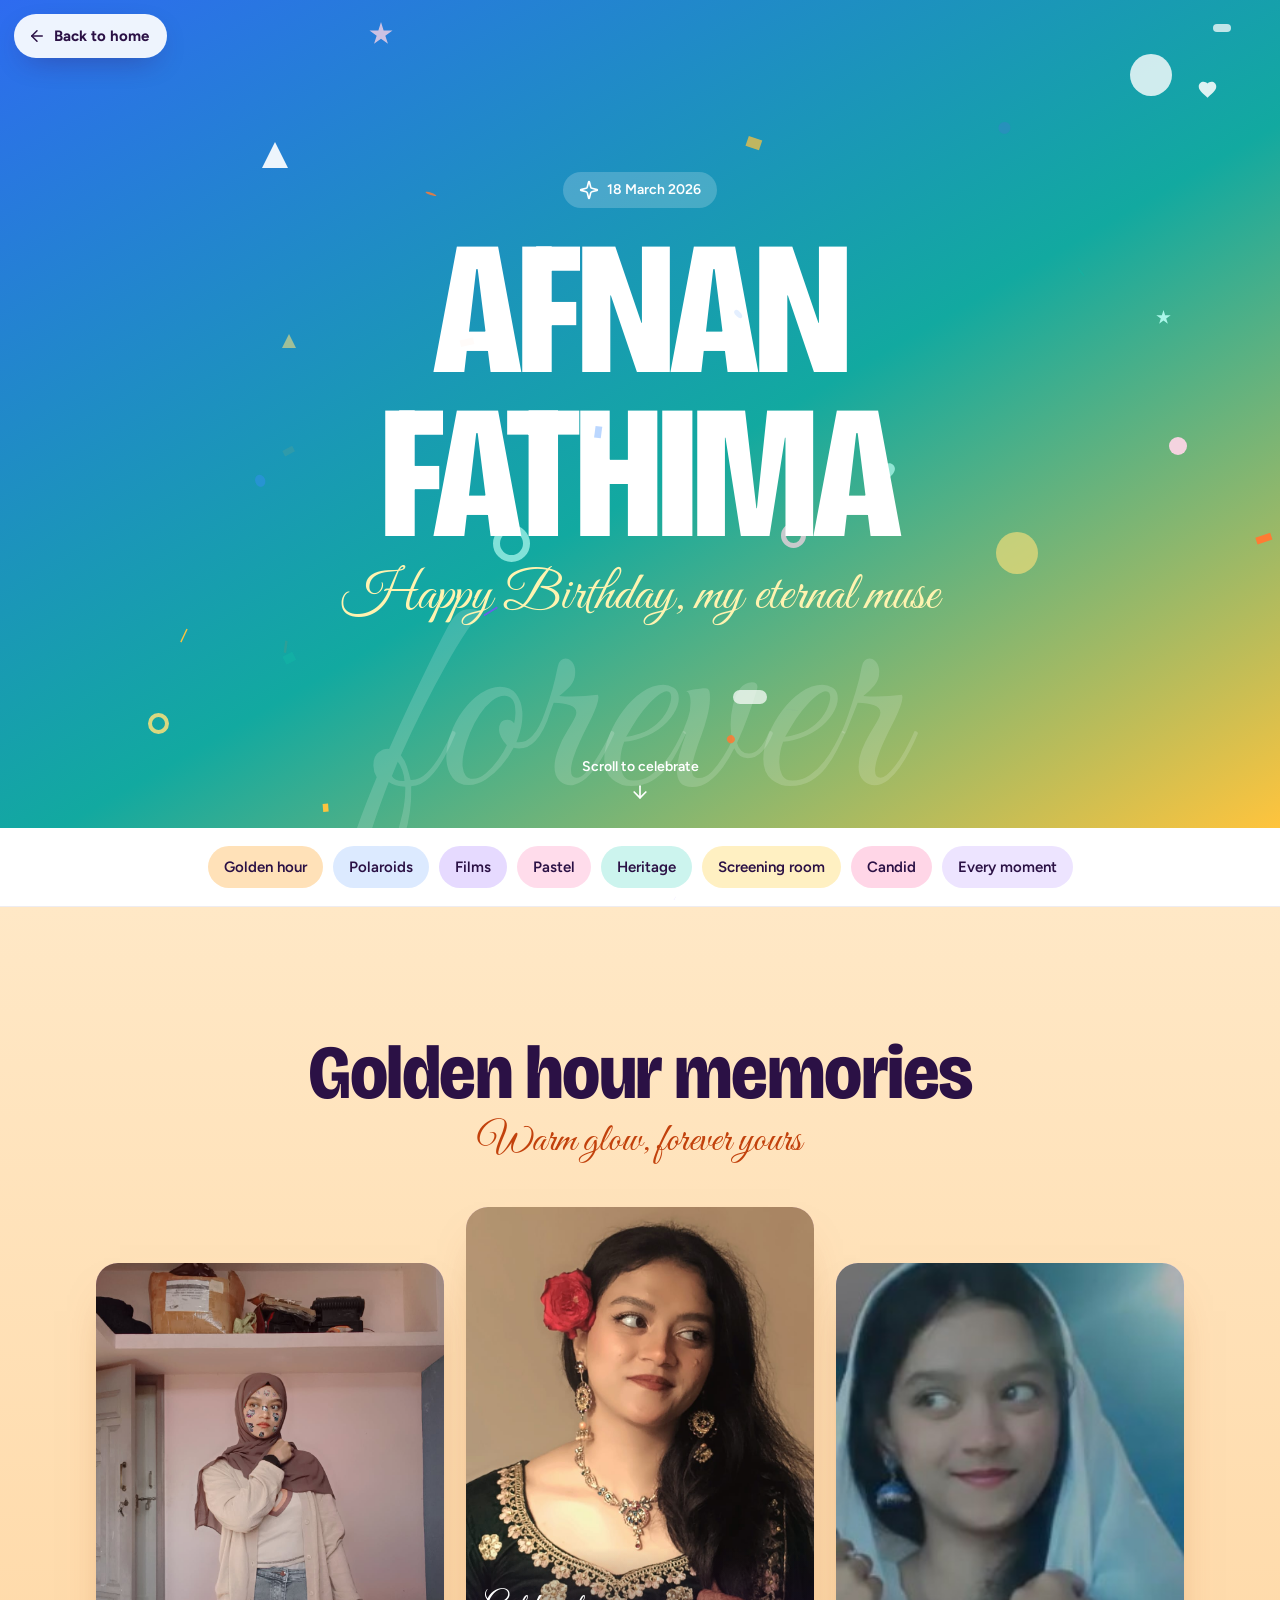
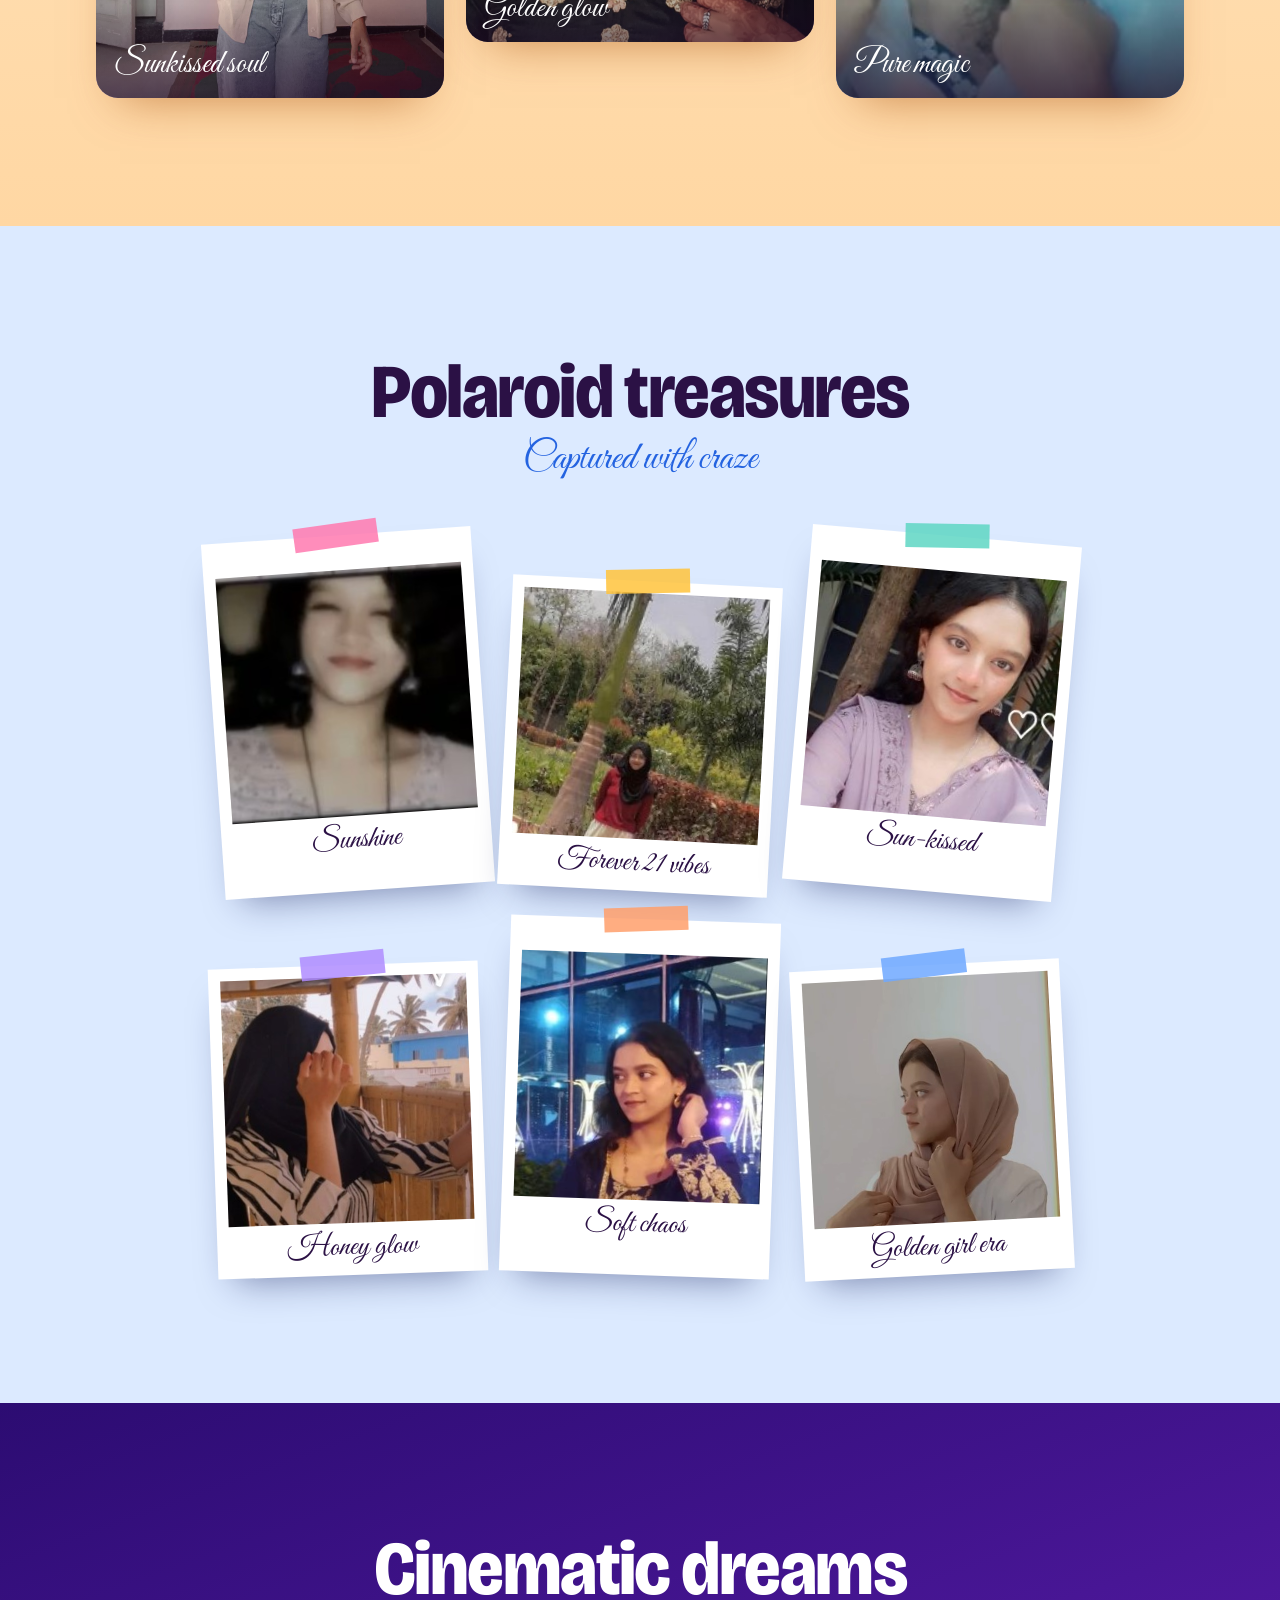
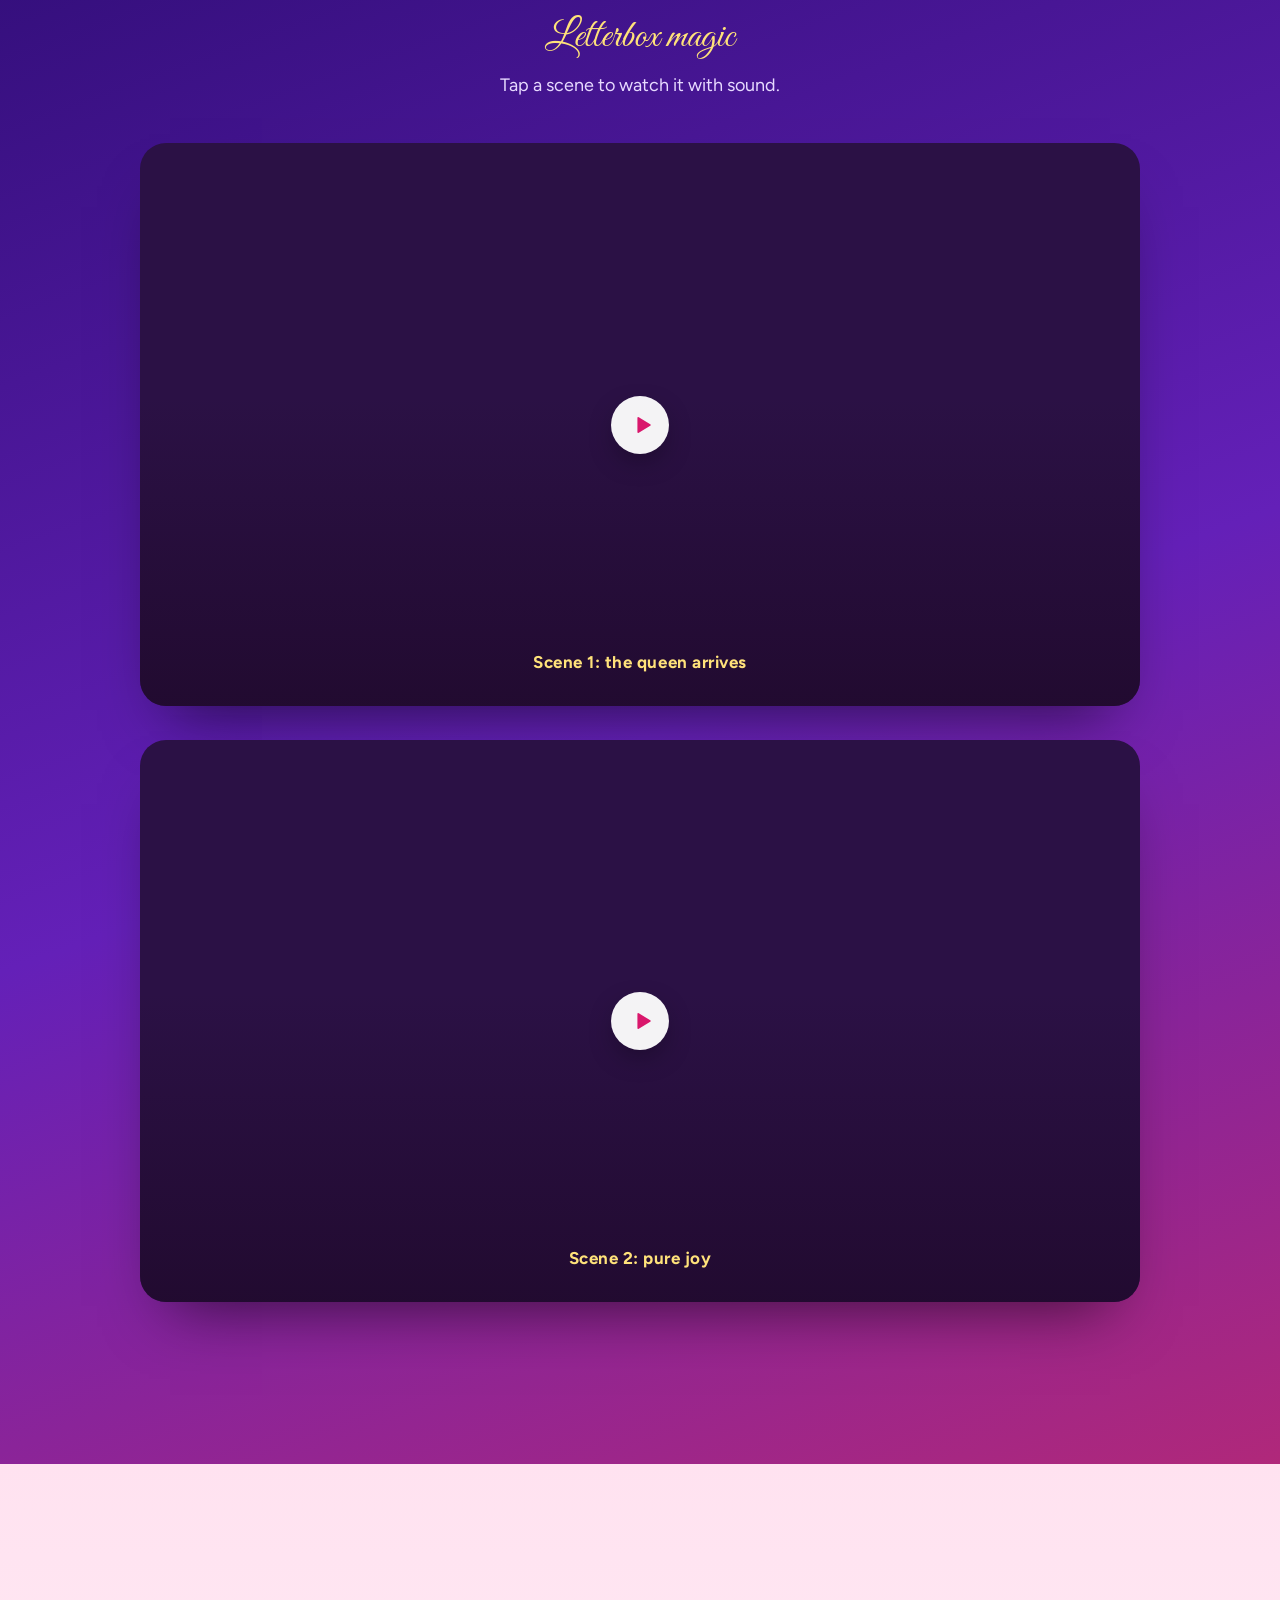
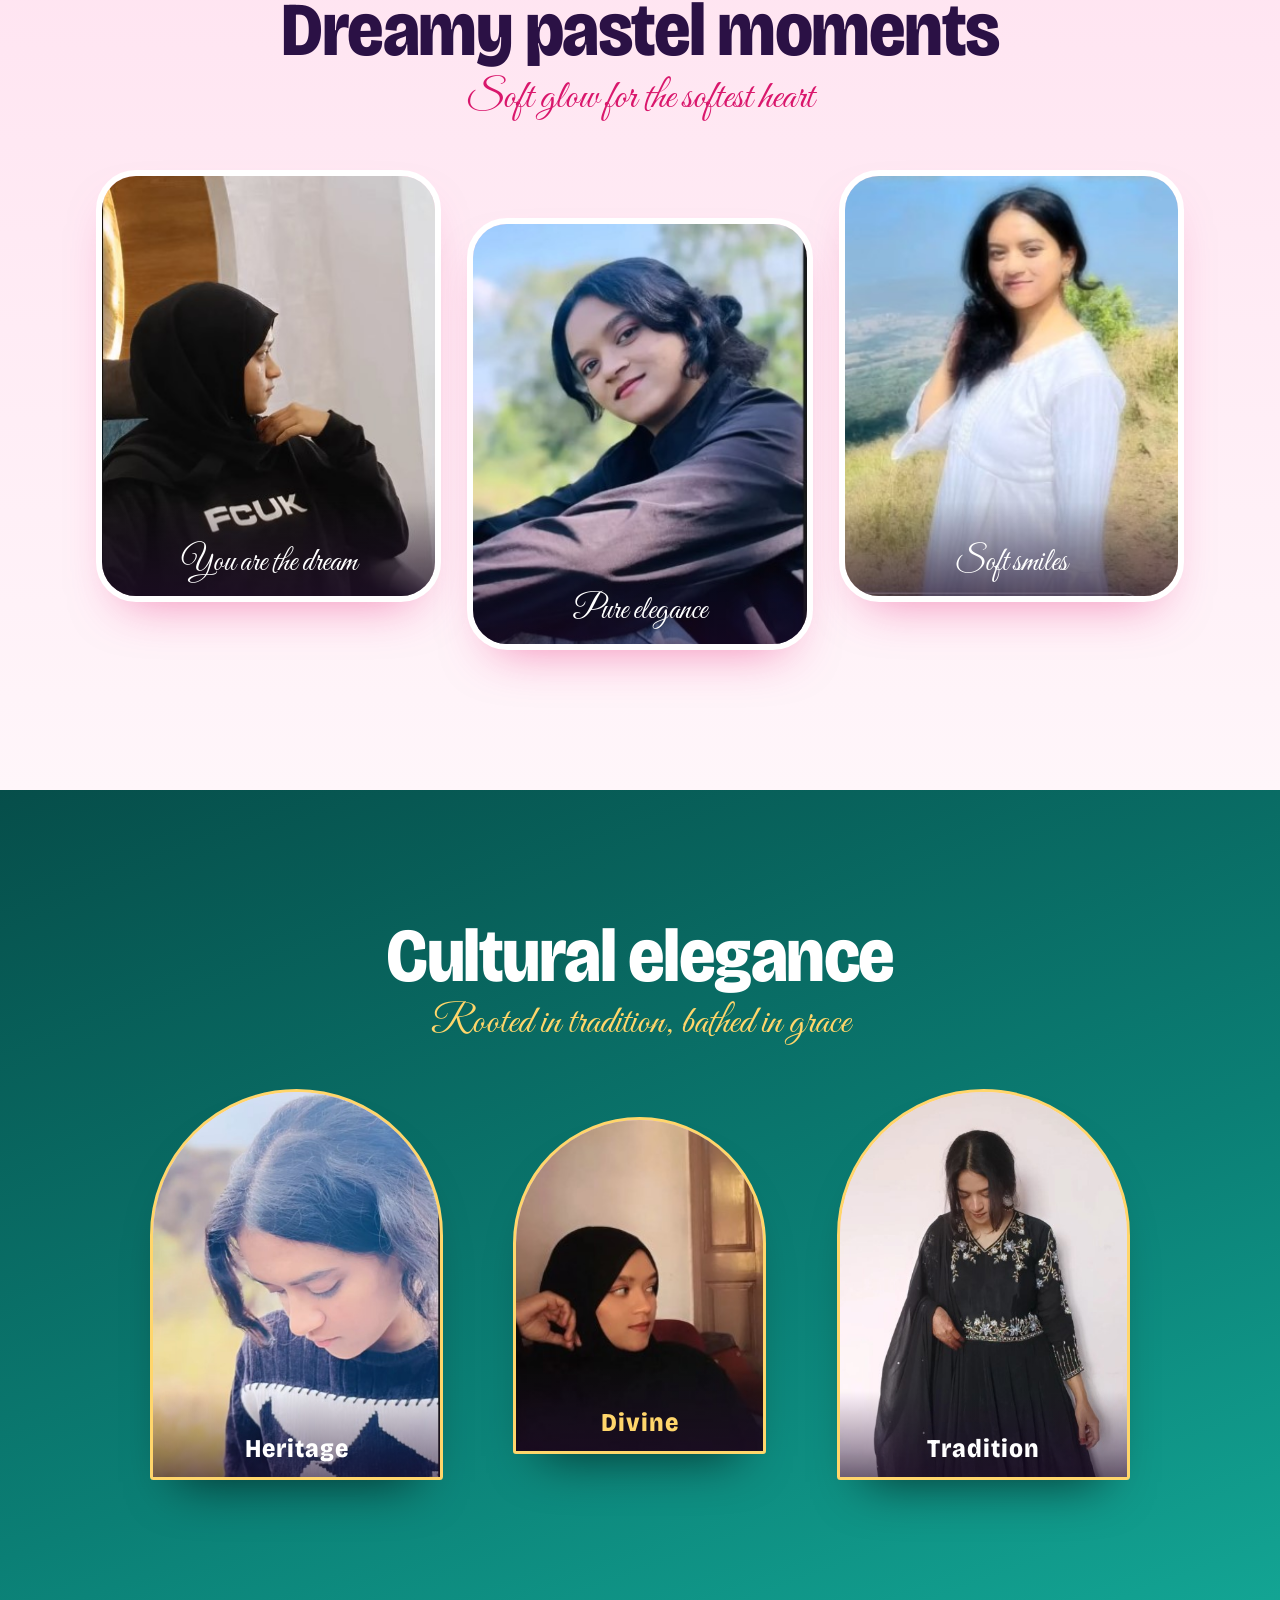
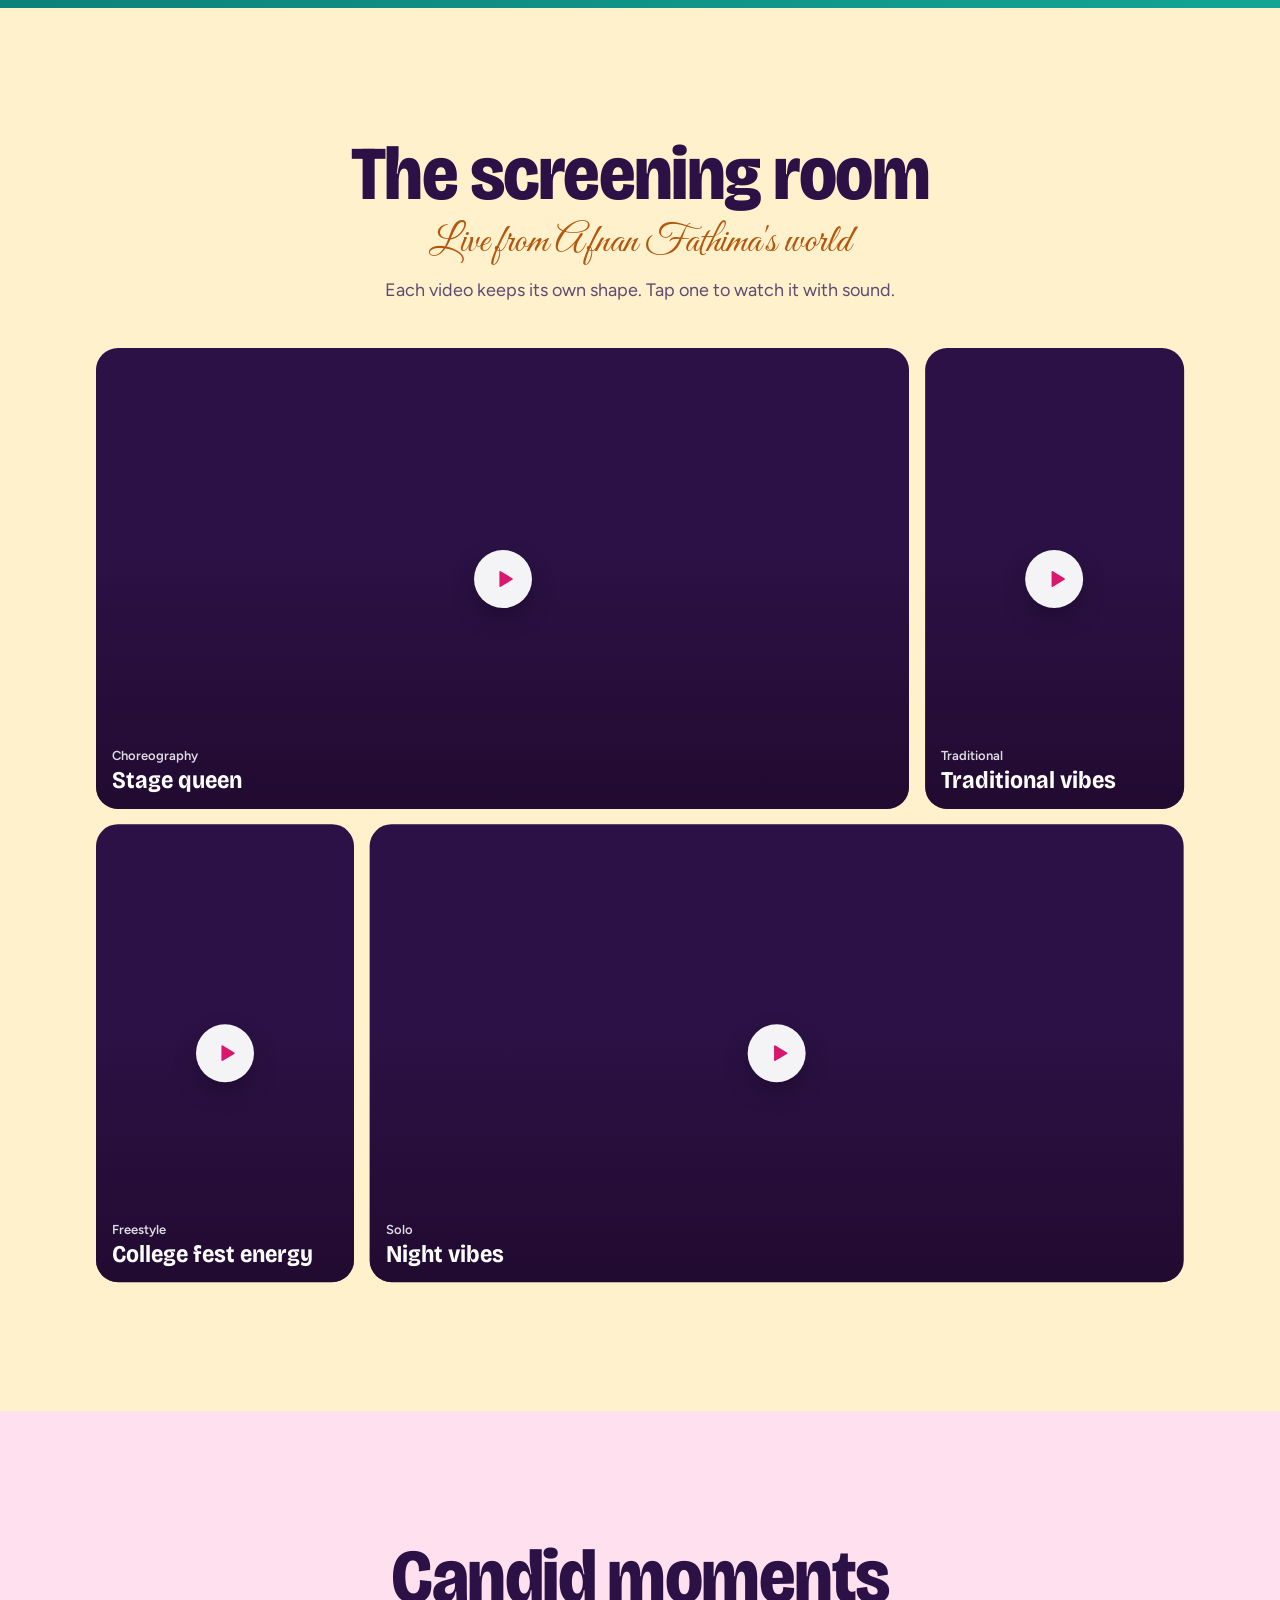
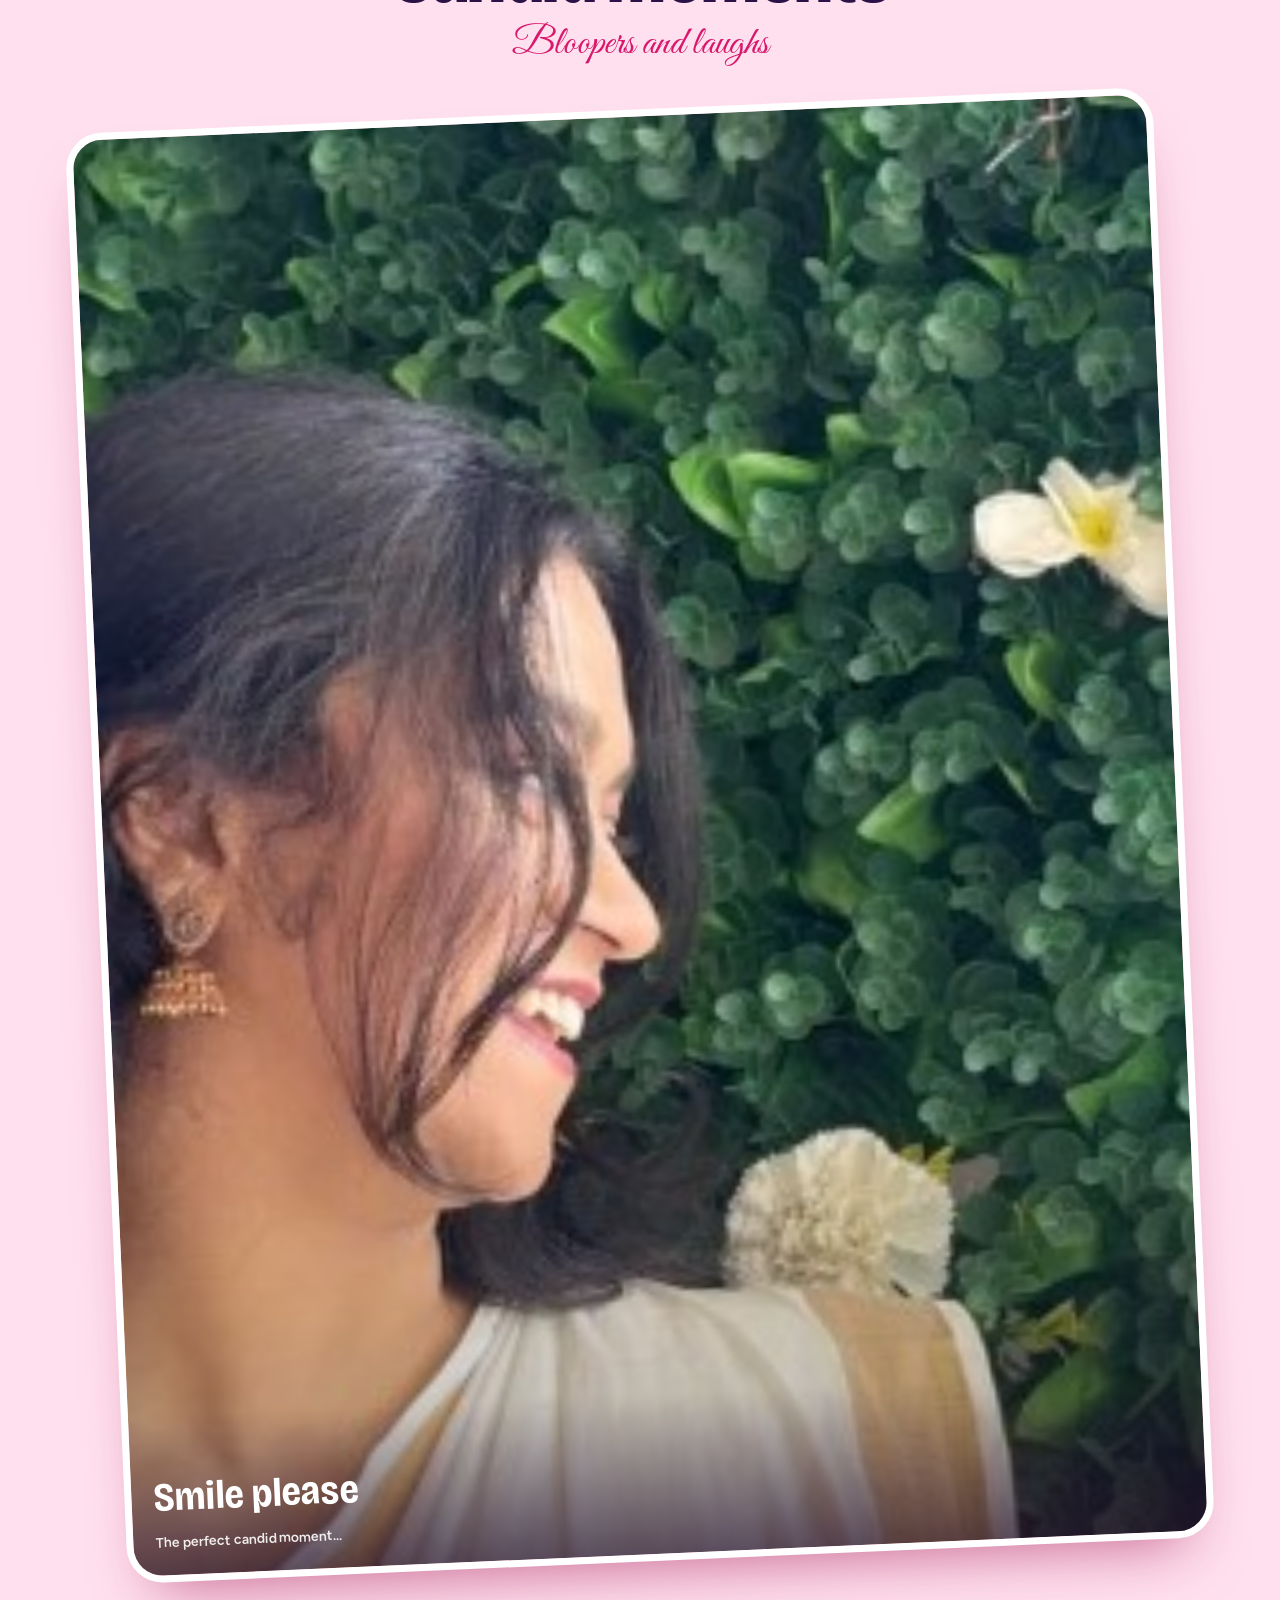
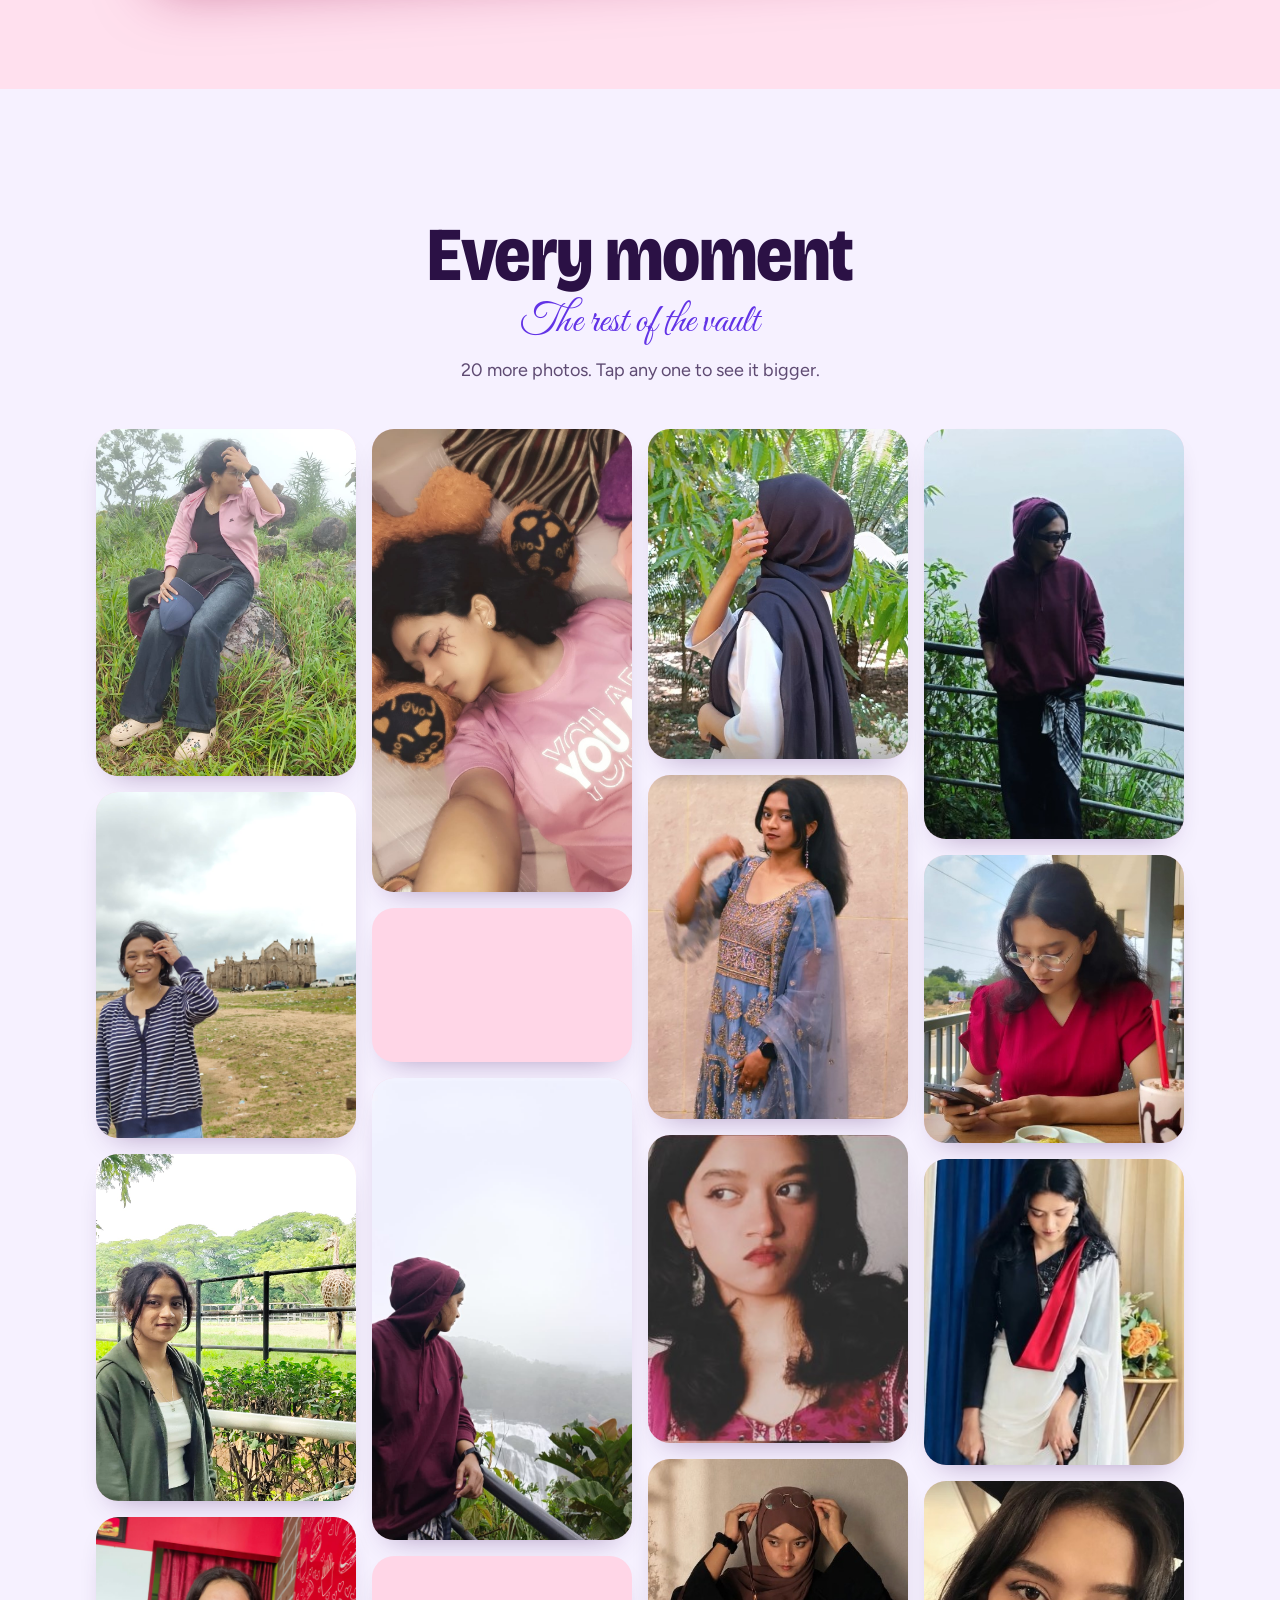
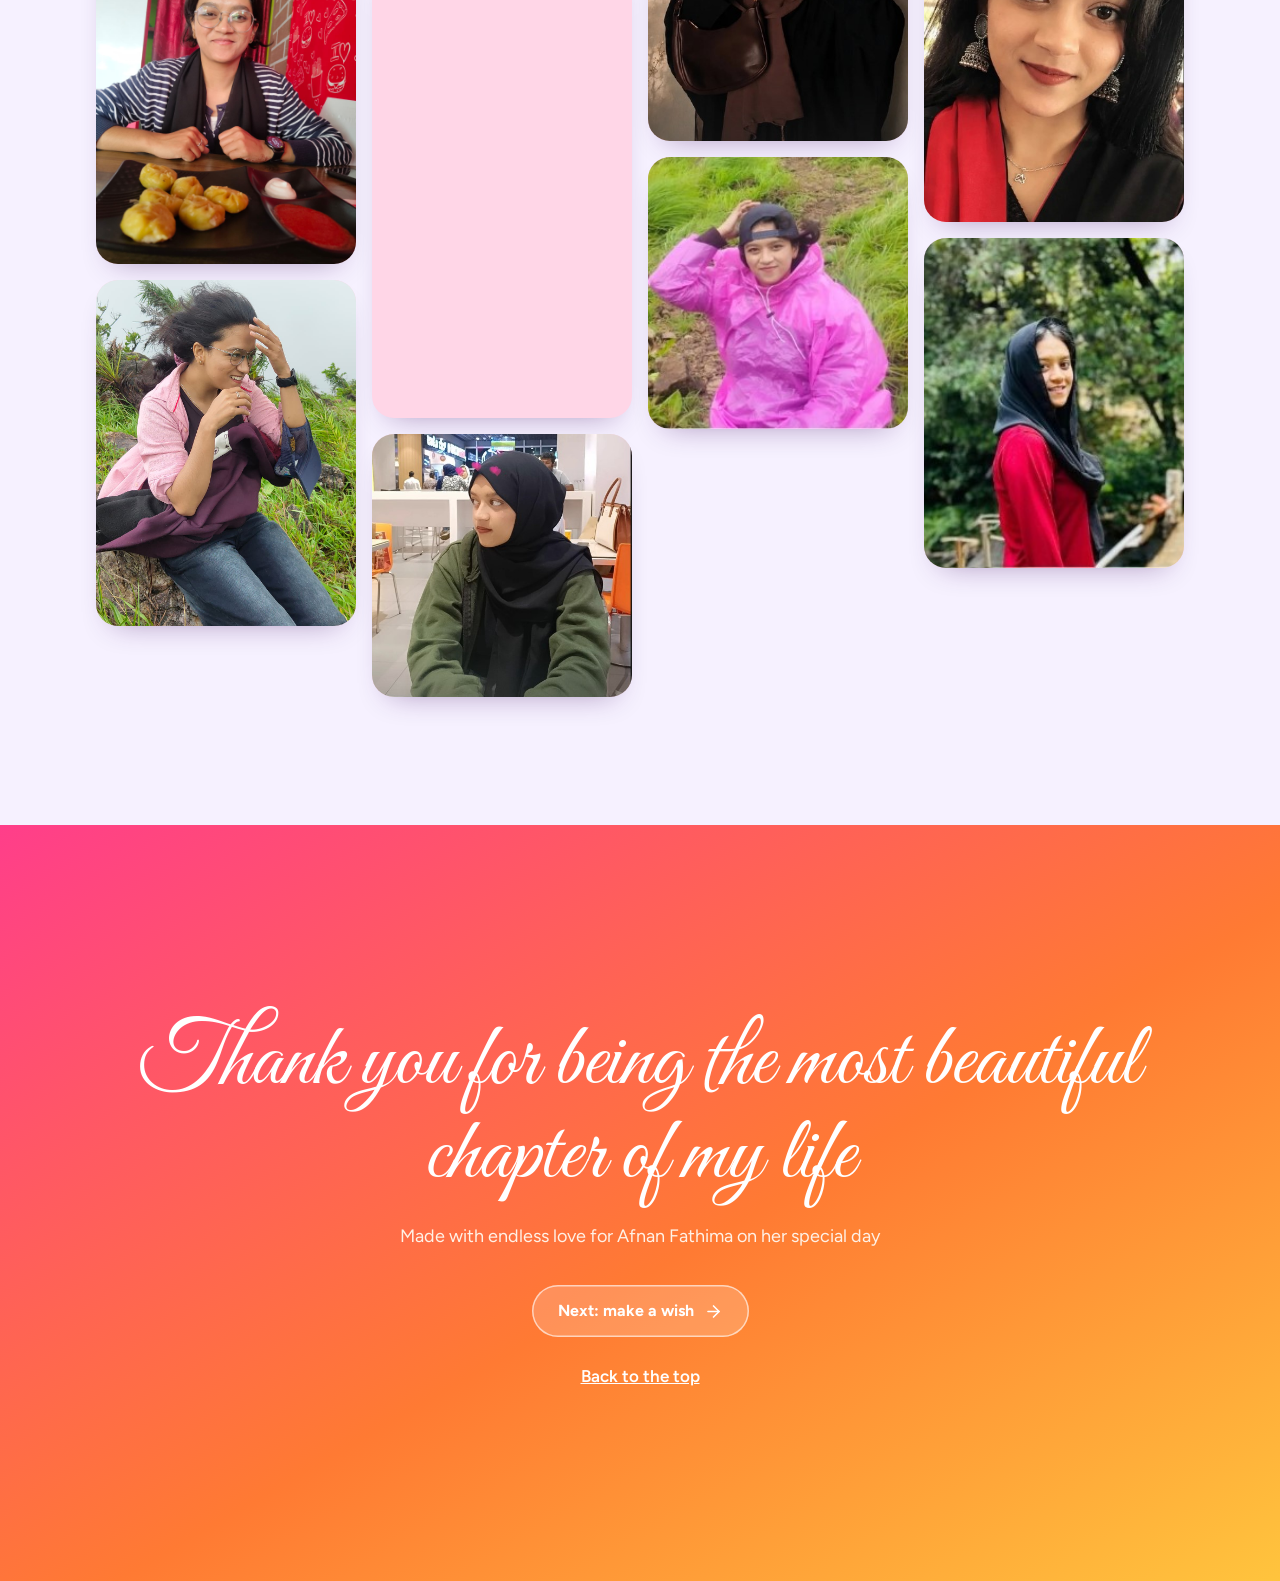
==== commit ede5f980: "Swap media/9.jpeg to high-quality image; remove masterpiece button from gallery" ====
--- a/gallery.html
+++ b/gallery.html
@@ -170,7 +170,6 @@
       <p class="script reveal">Thank you for being the most beautiful chapter of my life</p>
       <p class="by reveal" style="--d:.1s">Made with endless love for Afnan Fathima on her special day</p>
       <div class="btn-row reveal" style="--d:.2s">
-        <a class="btn btn-white" href="masterpiece.html"><svg class="ic" aria-hidden="true"><use href="#i-crown"/></svg>View the masterpiece</a>
         <a class="btn btn-ghost" href="cake.html">Next: make a wish<svg class="ic" aria-hidden="true"><use href="#i-arrow-right"/></svg></a>
       </div>
       <p style="margin-top:26px"><a href="#top" style="color:#fff;font-weight:600">Back to the top</a></p>
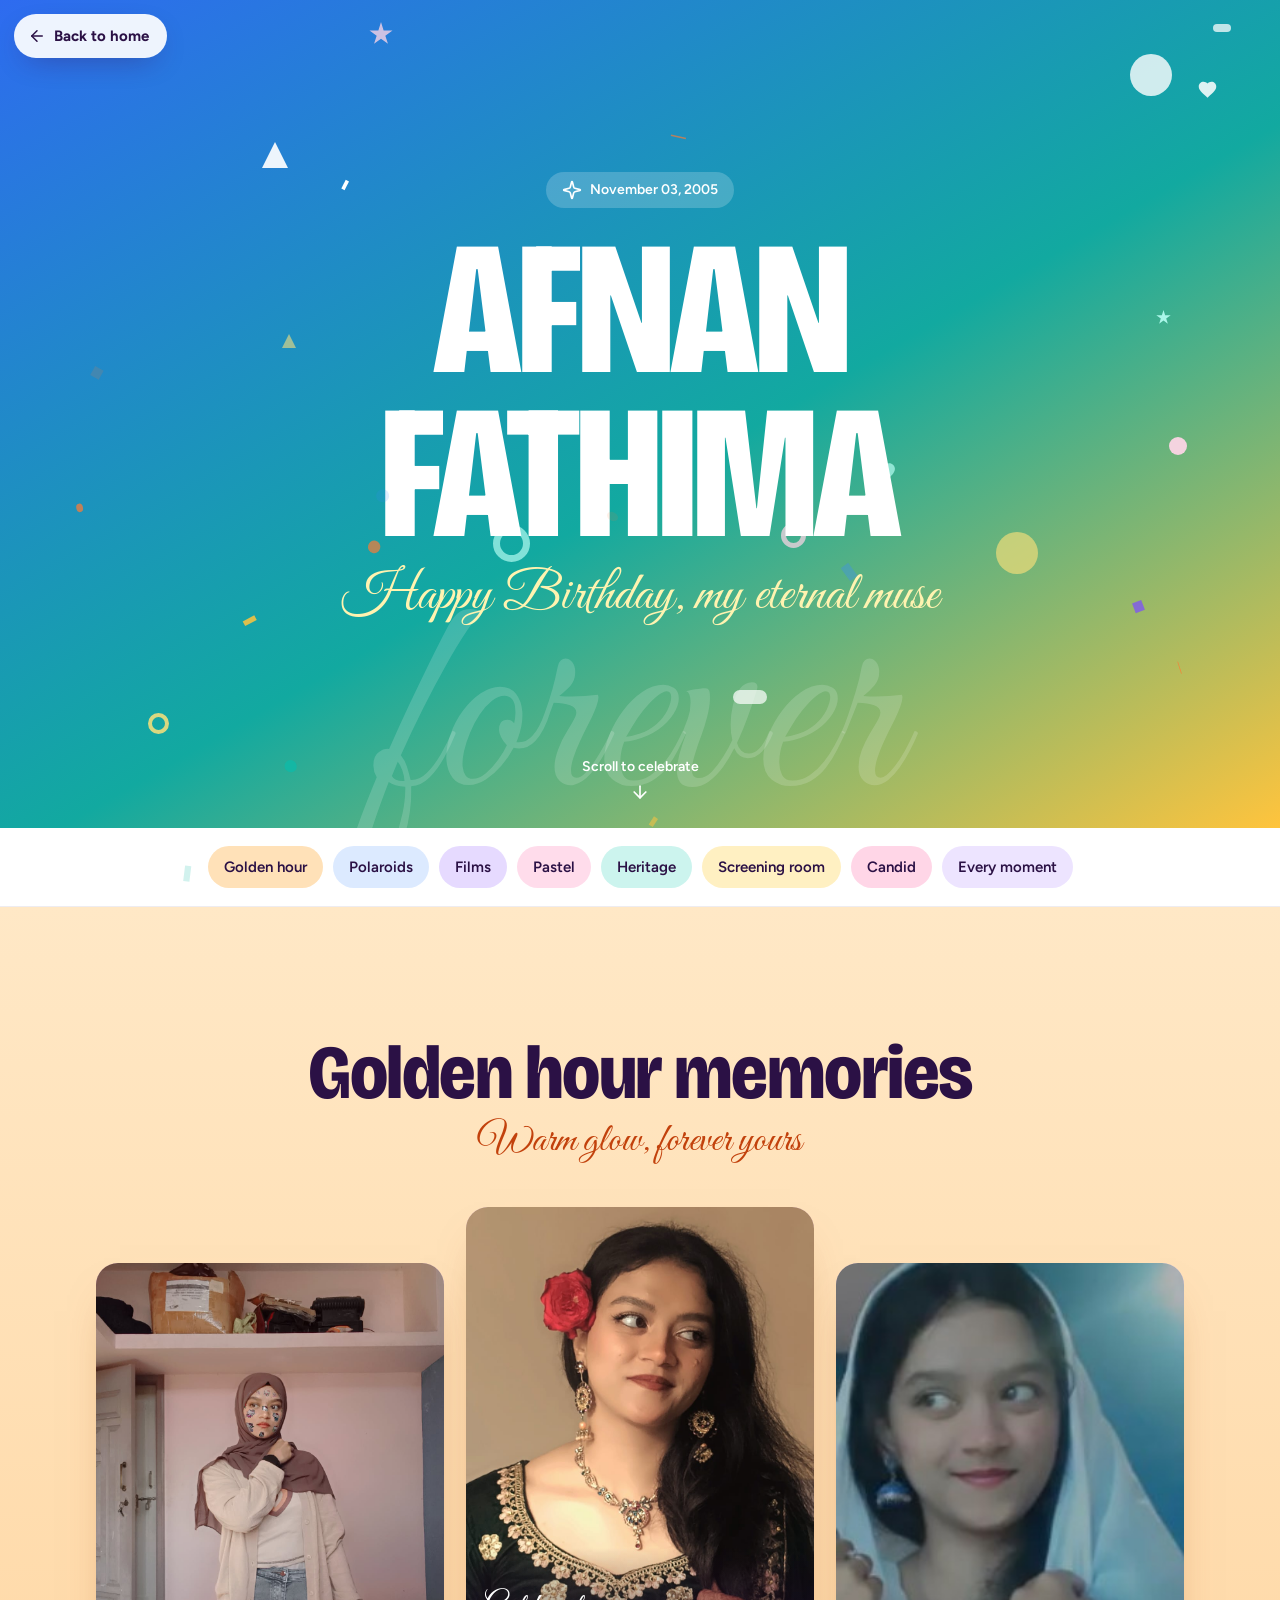
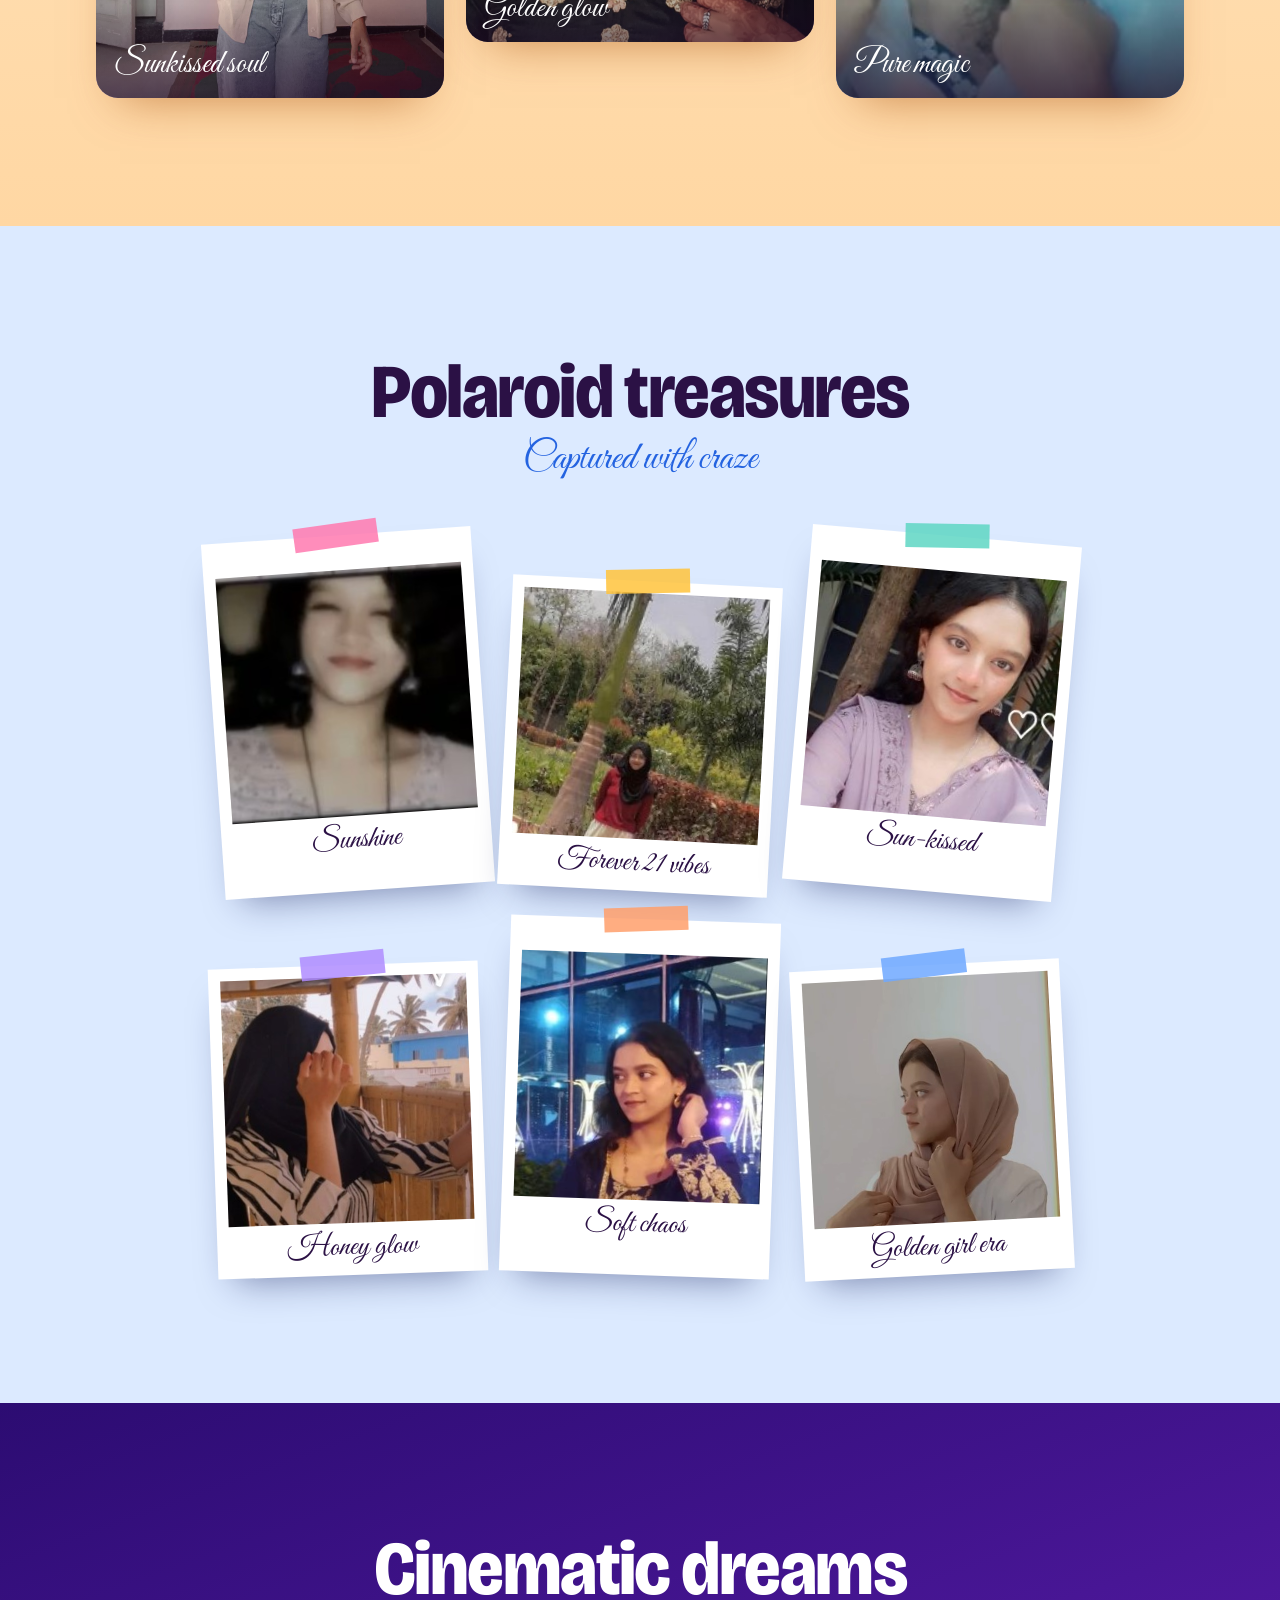
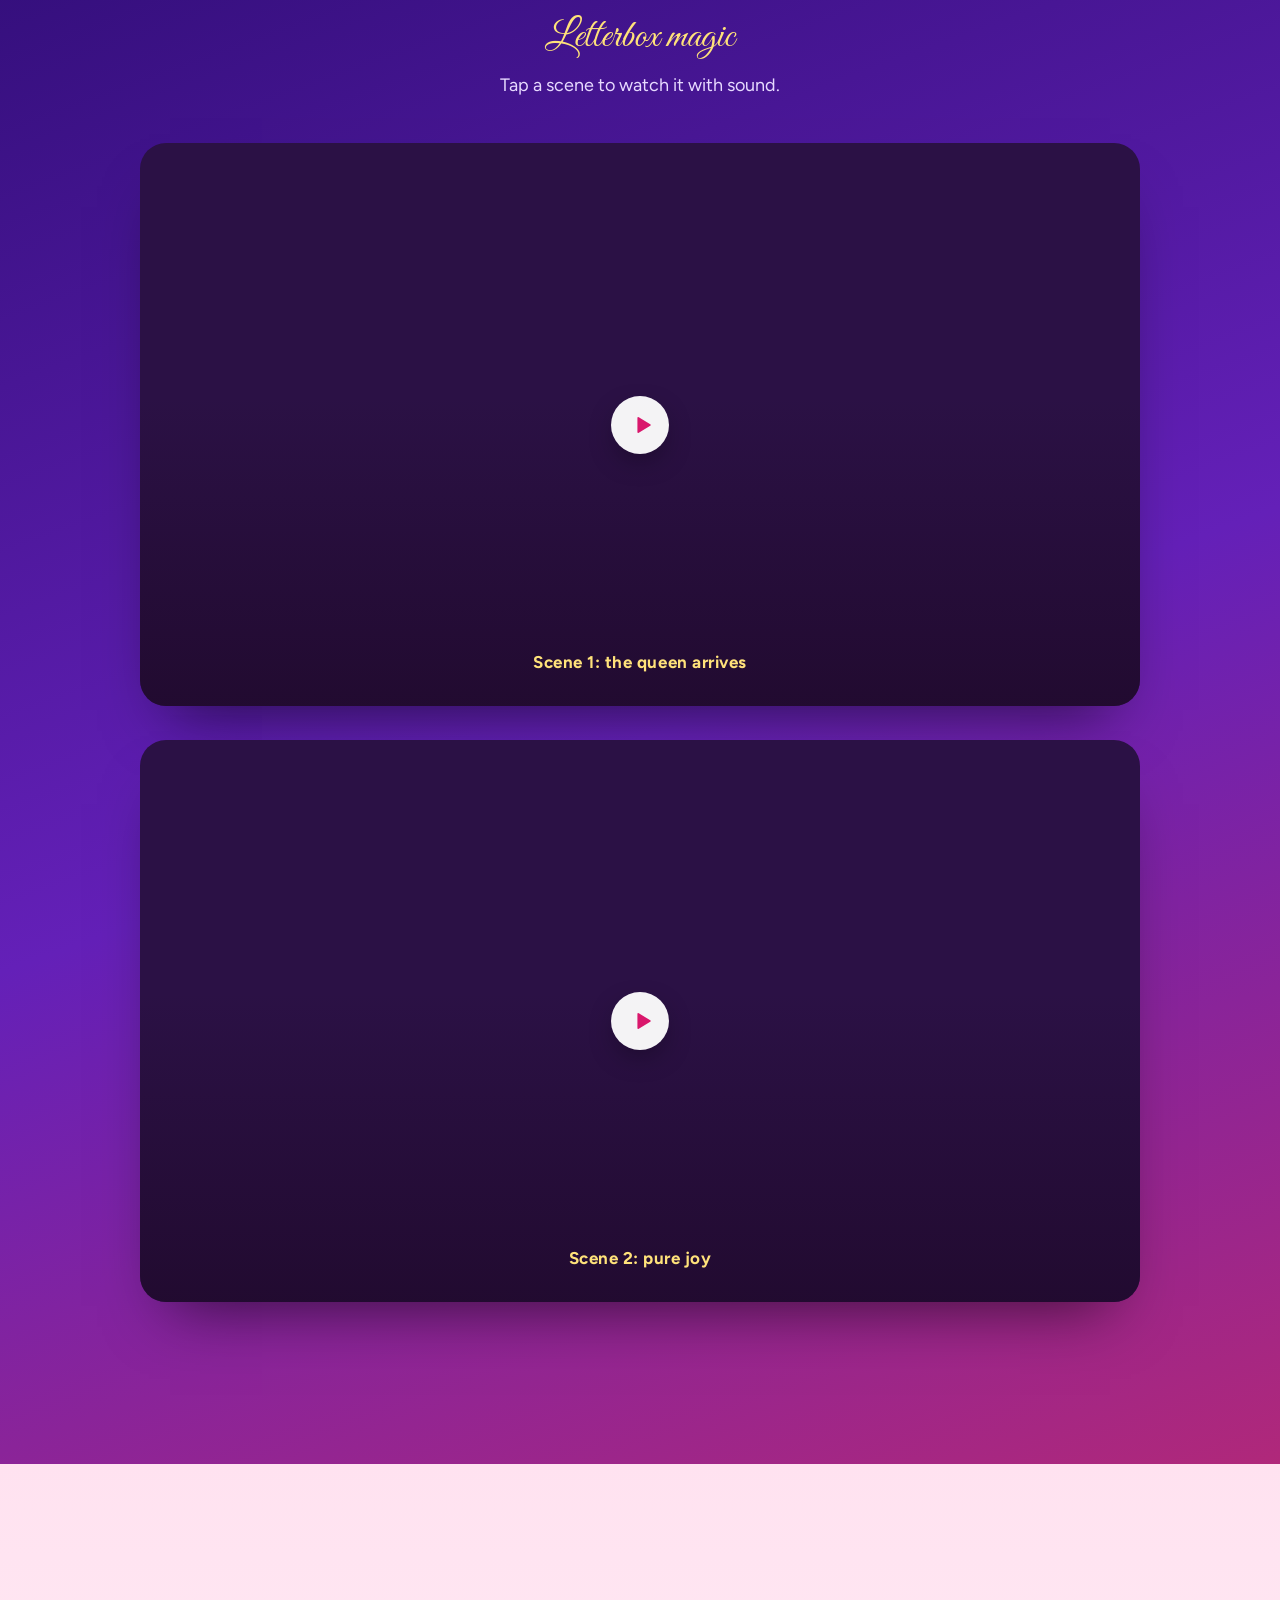
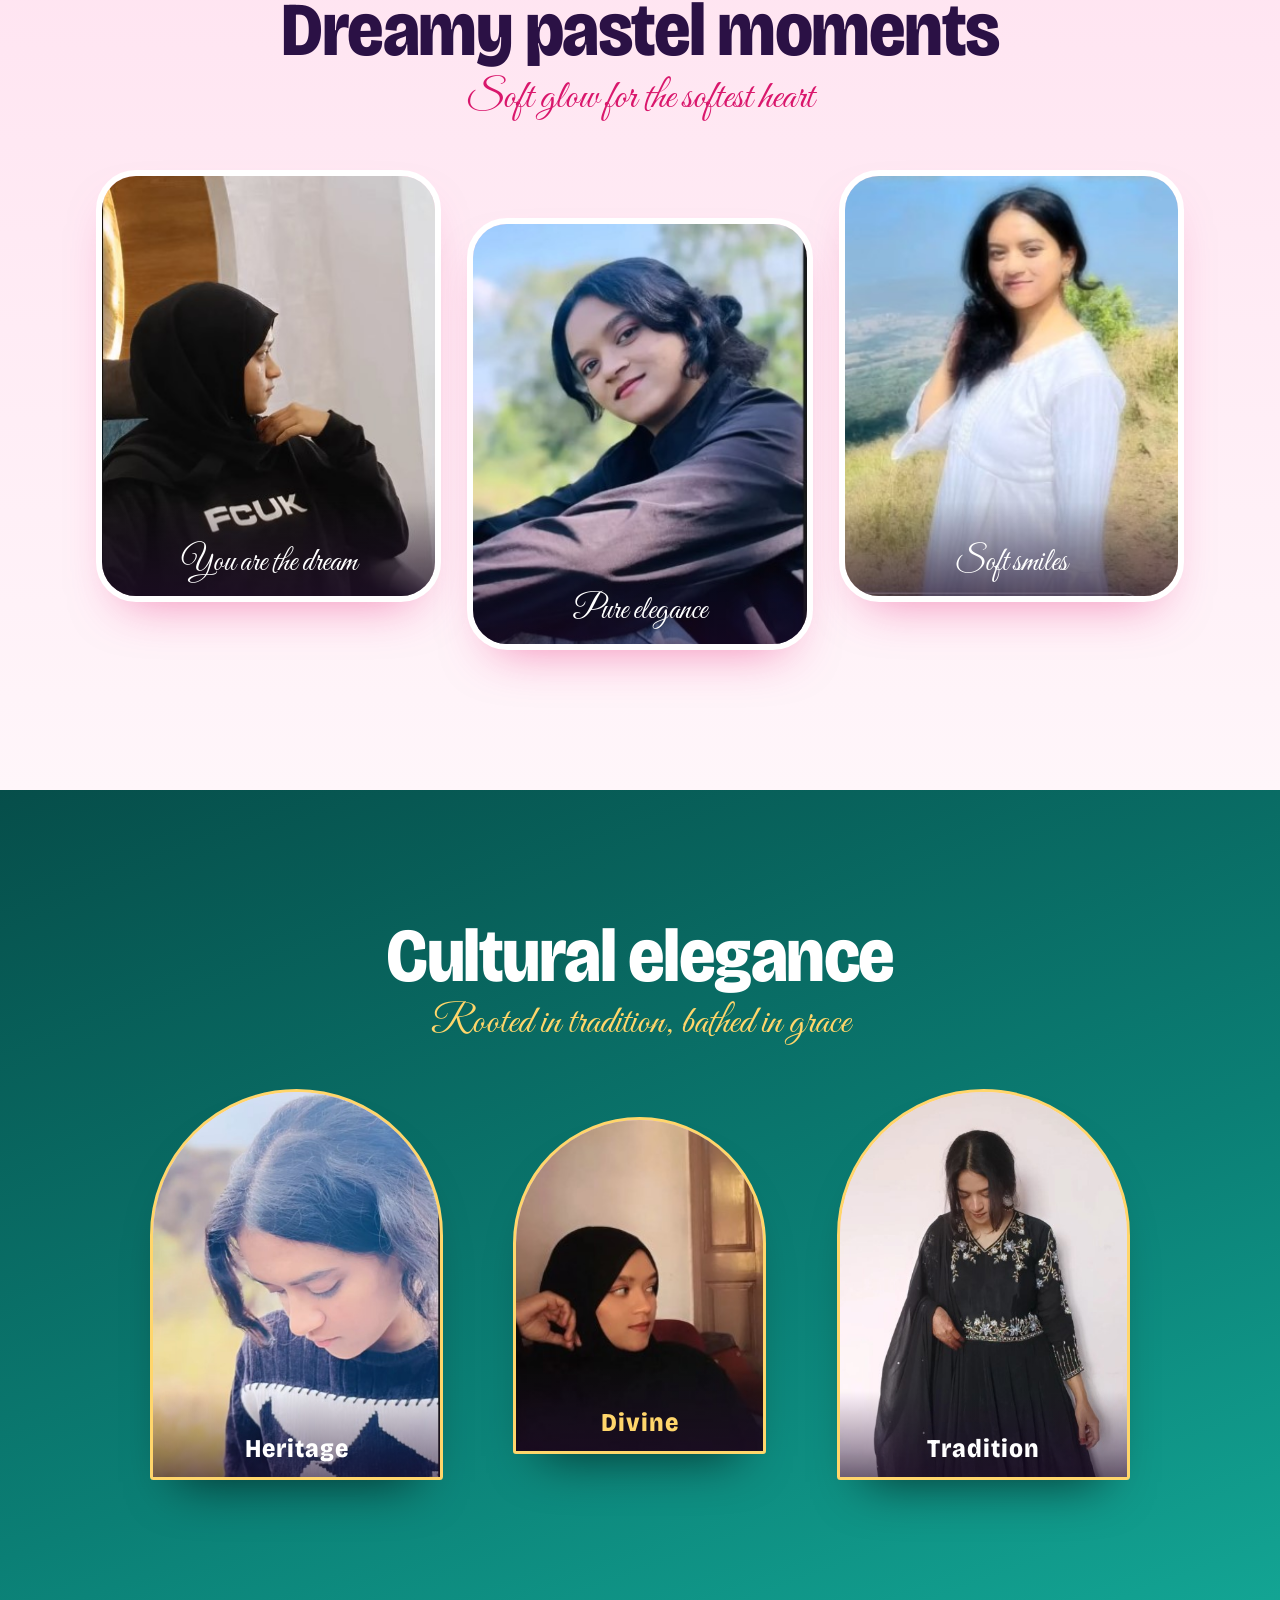
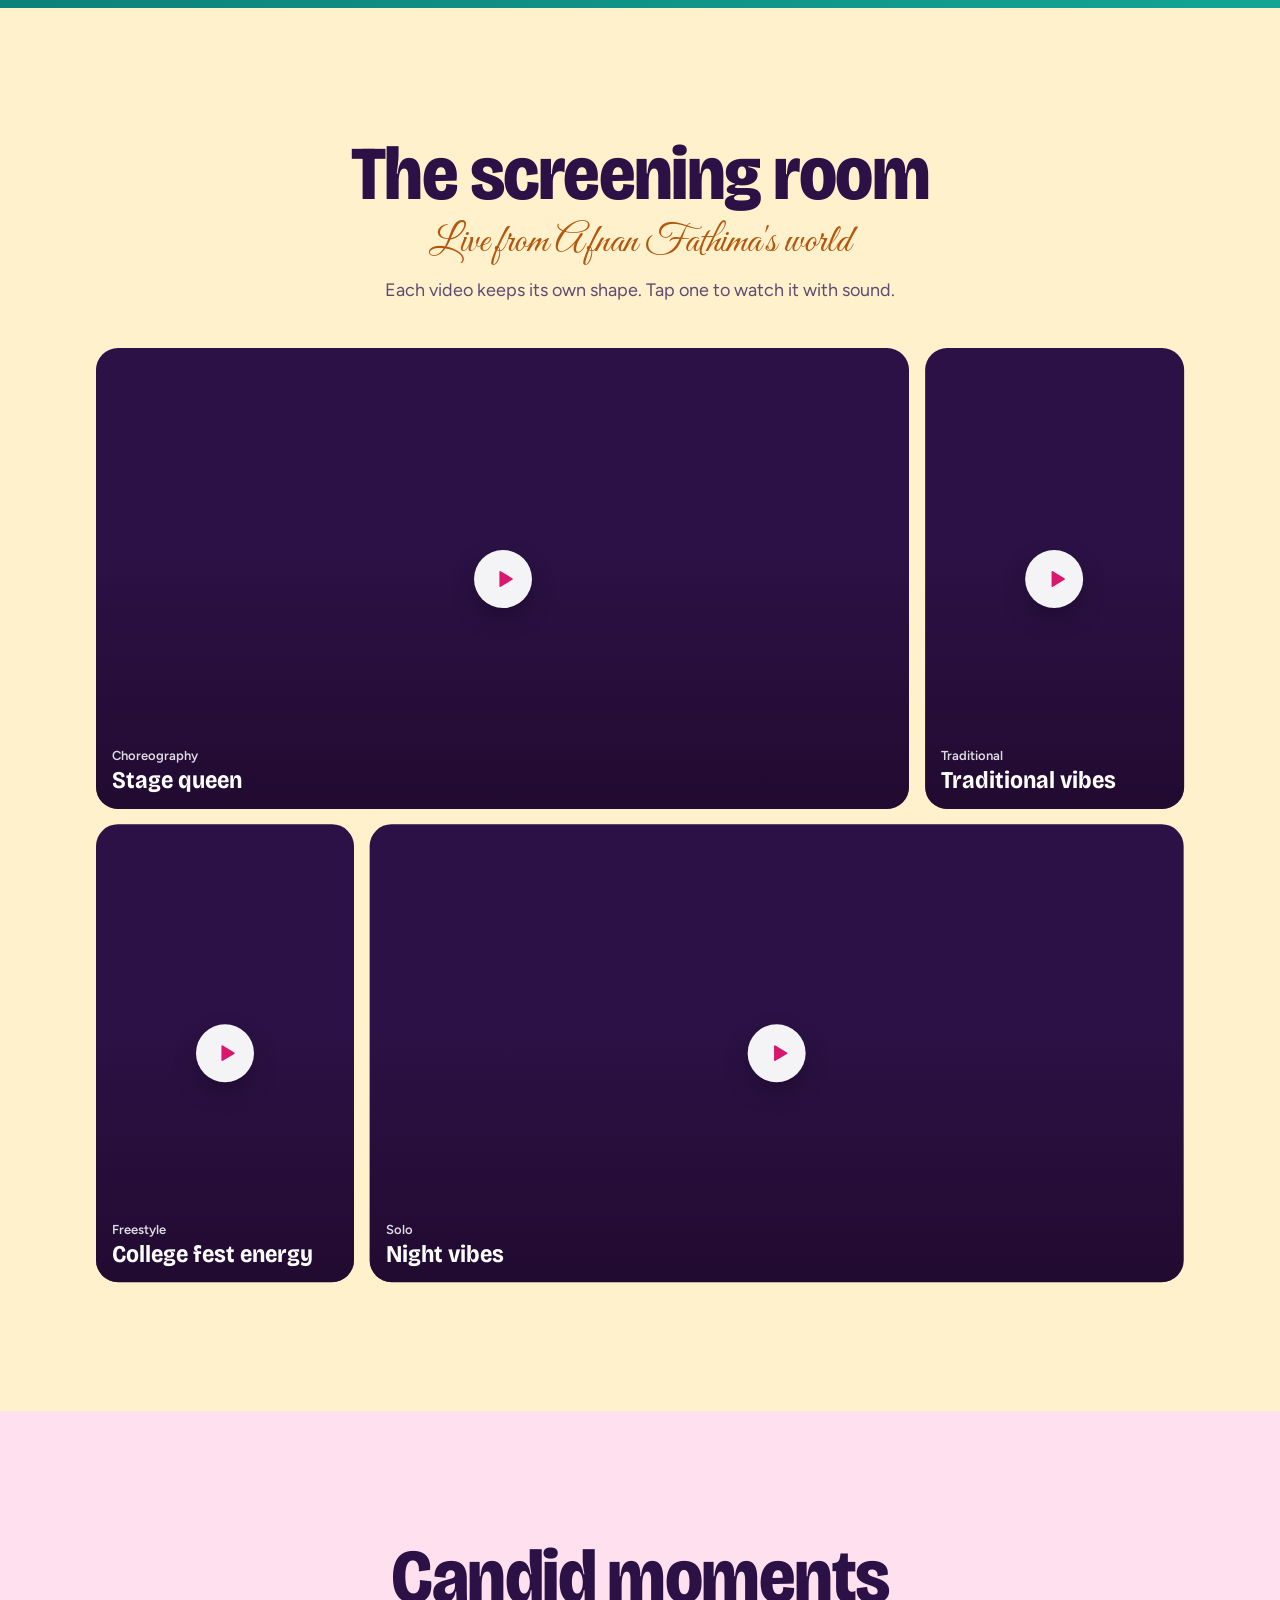
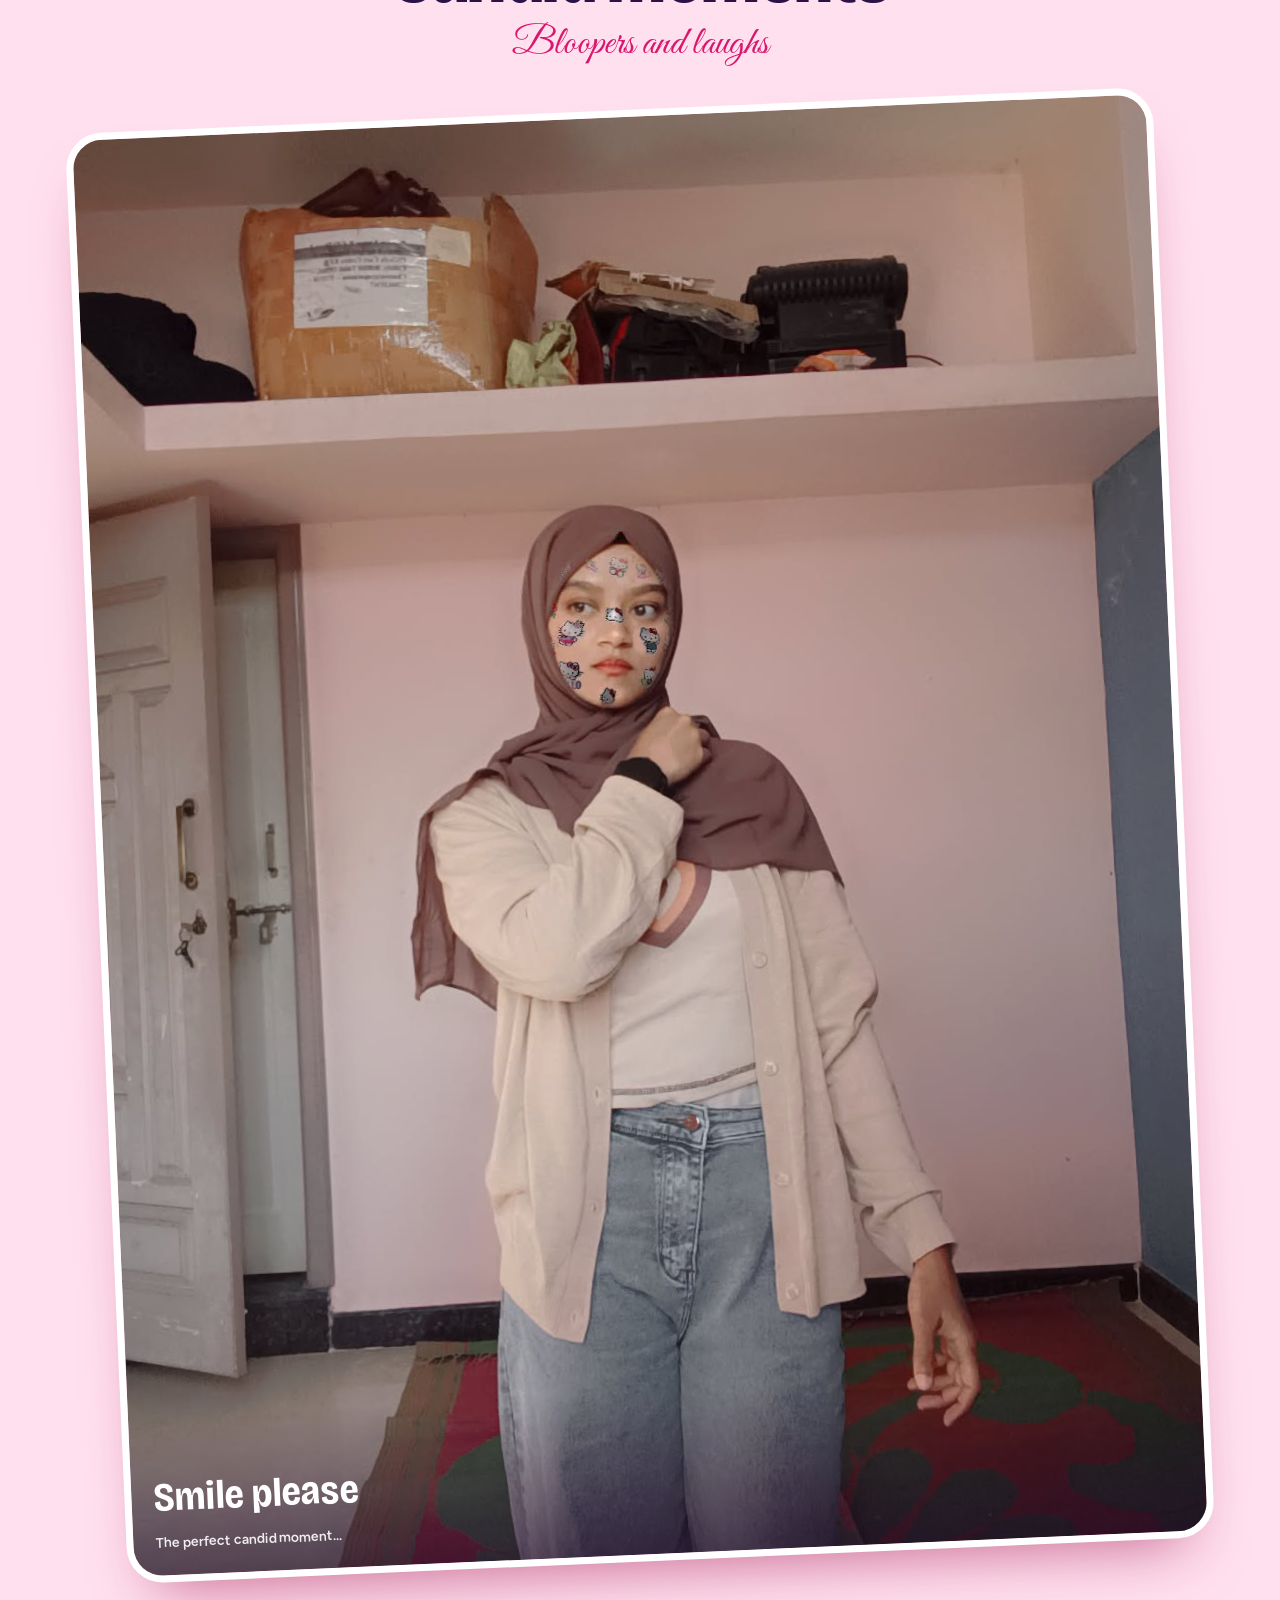
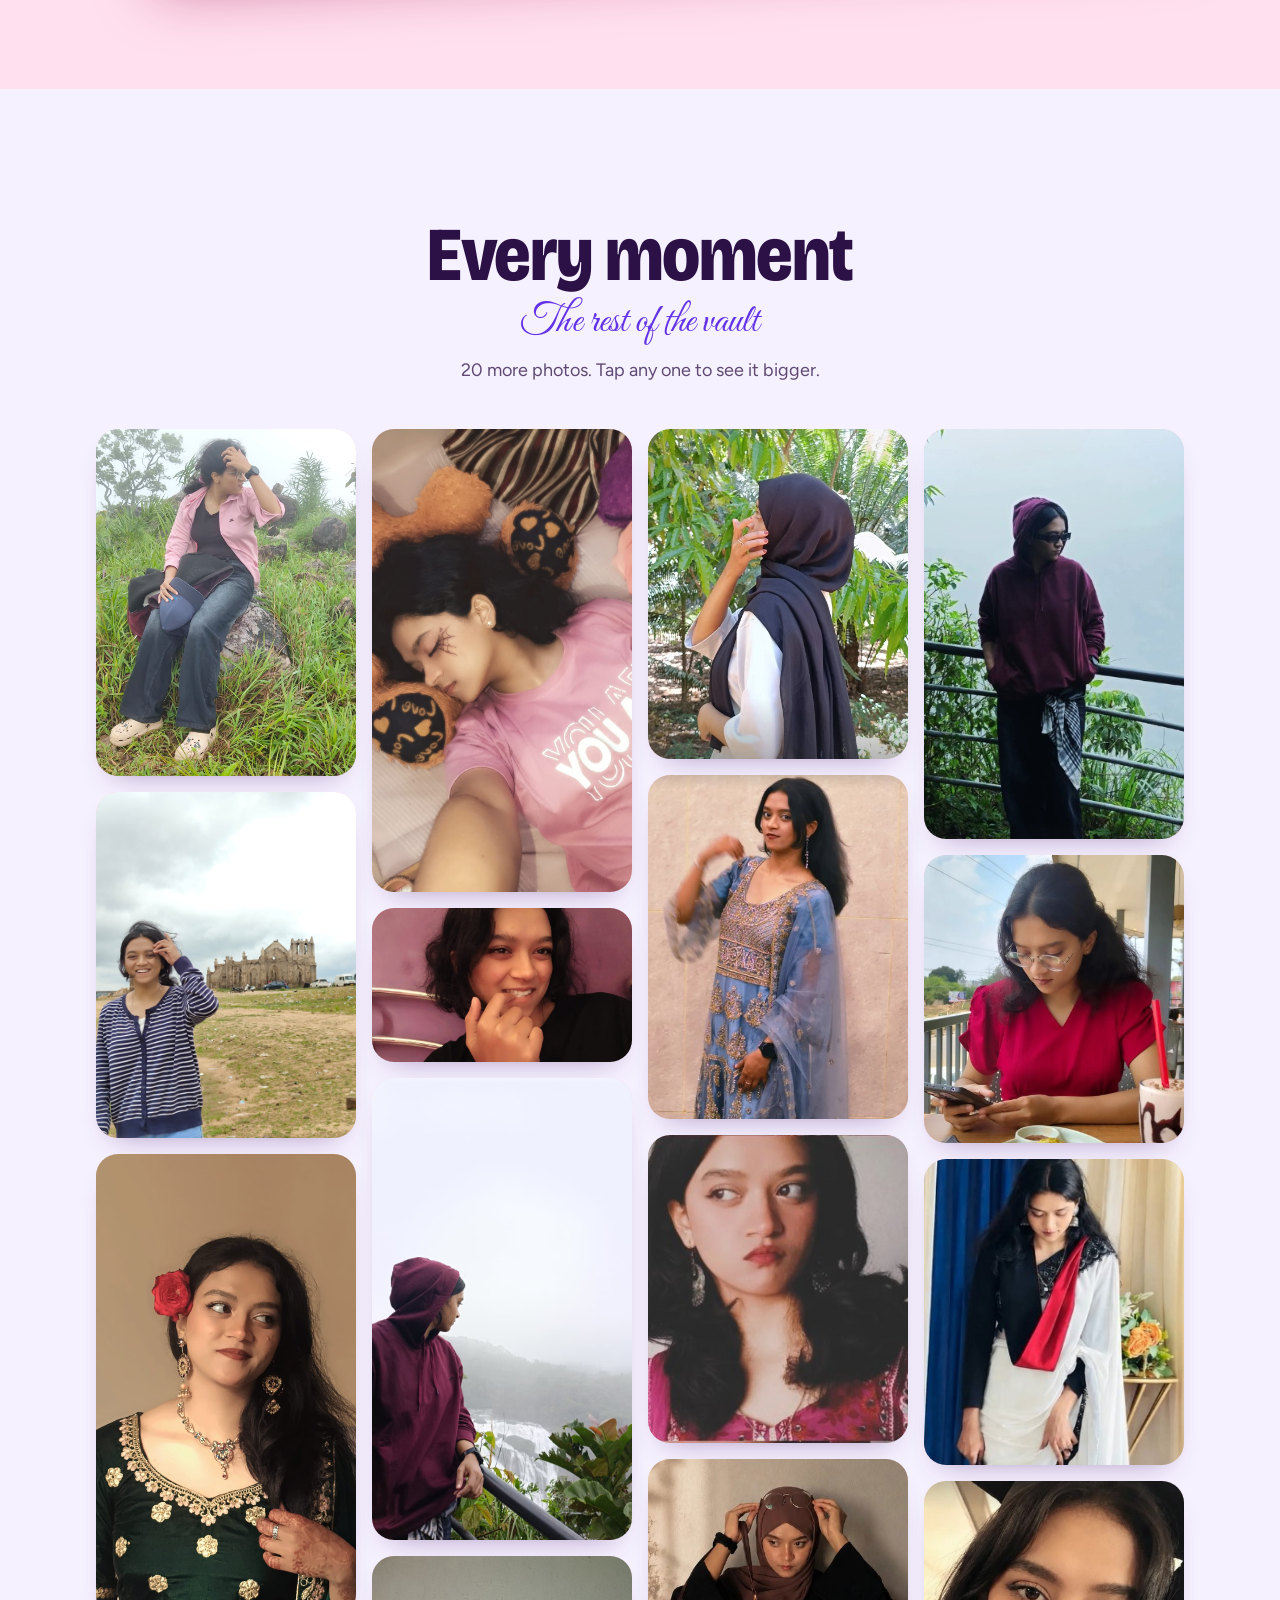
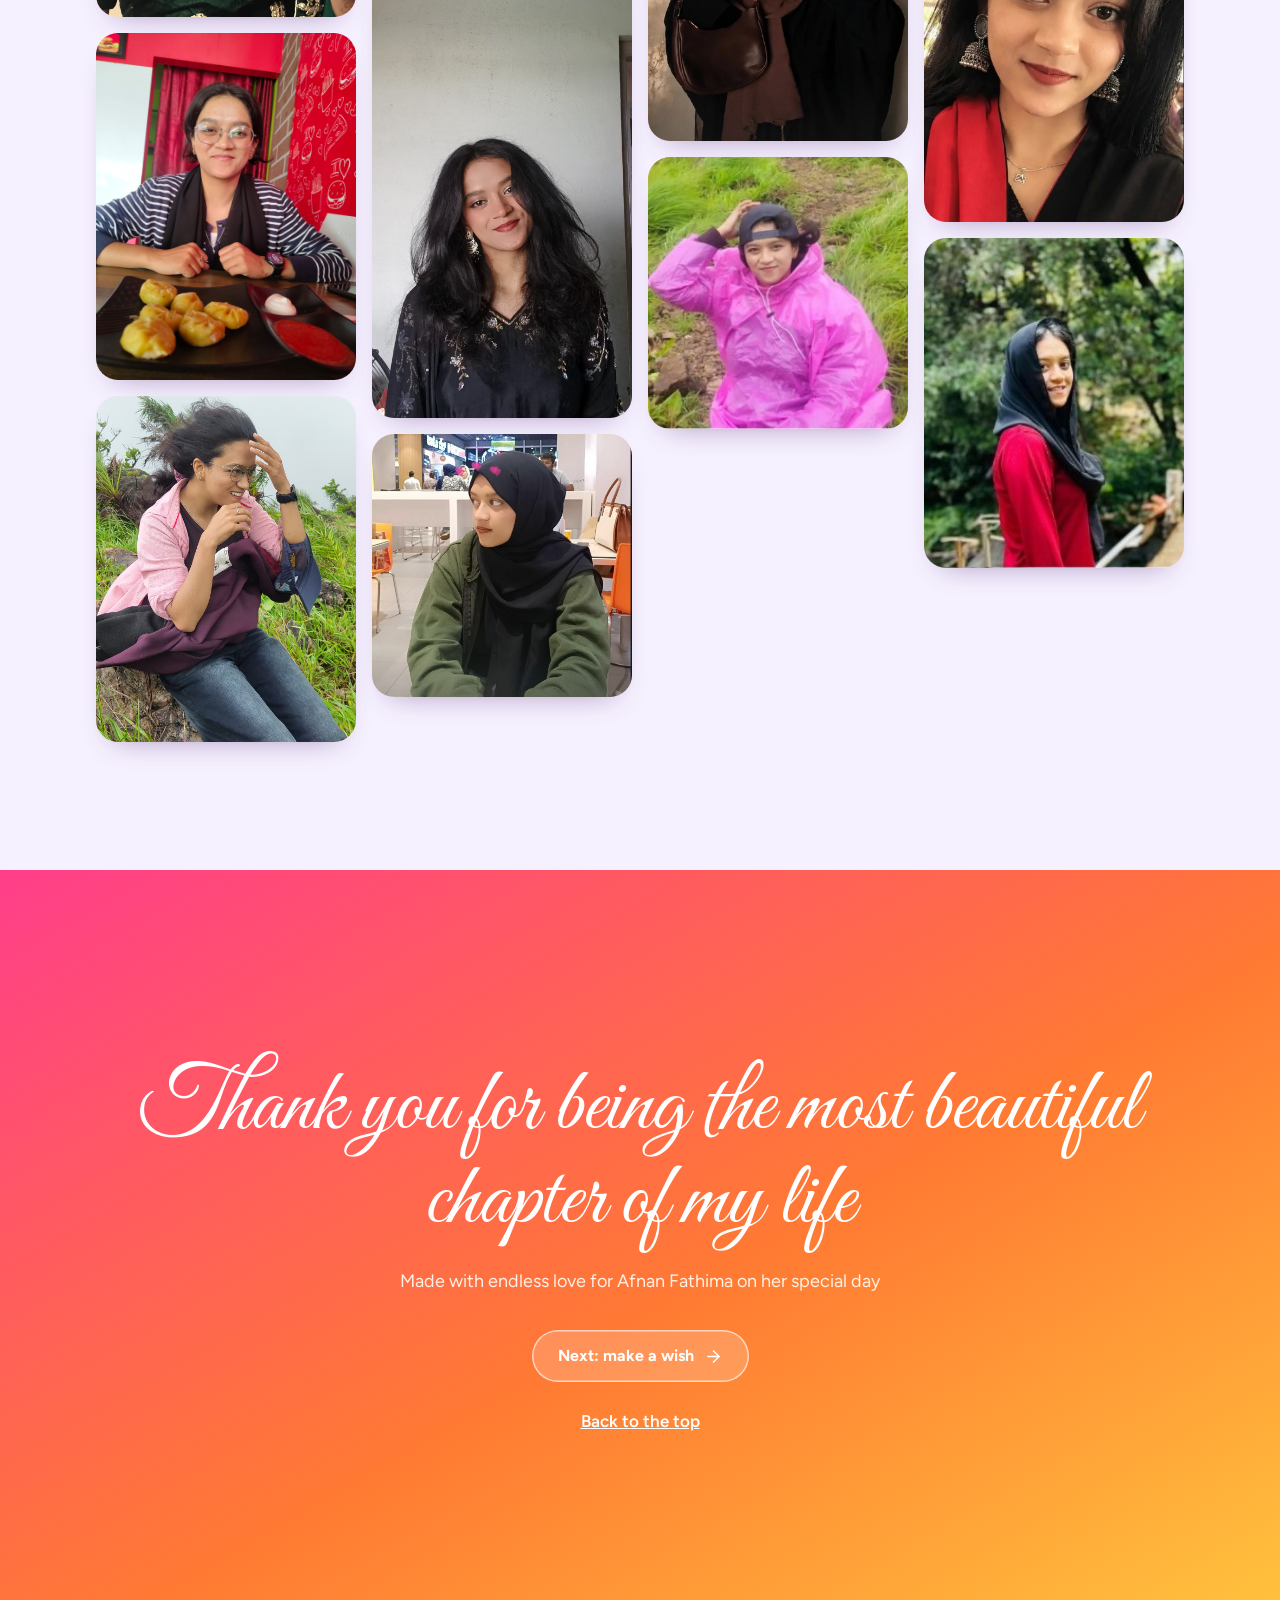
==== commit 4dfcd274: "Update all dates to November 03, 2005" ====
--- a/gallery.html
+++ b/gallery.html
@@ -18,7 +18,7 @@
   <header class="g-hero" id="top">
     <div class="floaters" id="heroFloat" aria-hidden="true"></div>
     <div>
-      <span class="chip"><svg class="ic" aria-hidden="true"><use href="#i-sparkles"/></svg>18 March 2026</span>
+      <span class="chip"><svg class="ic" aria-hidden="true"><use href="#i-sparkles"/></svg>November 03, 2005</span>
       <h1>AFNAN<br>FATHIMA</h1>
       <p class="script">Happy Birthday, my eternal muse</p>
     </div>
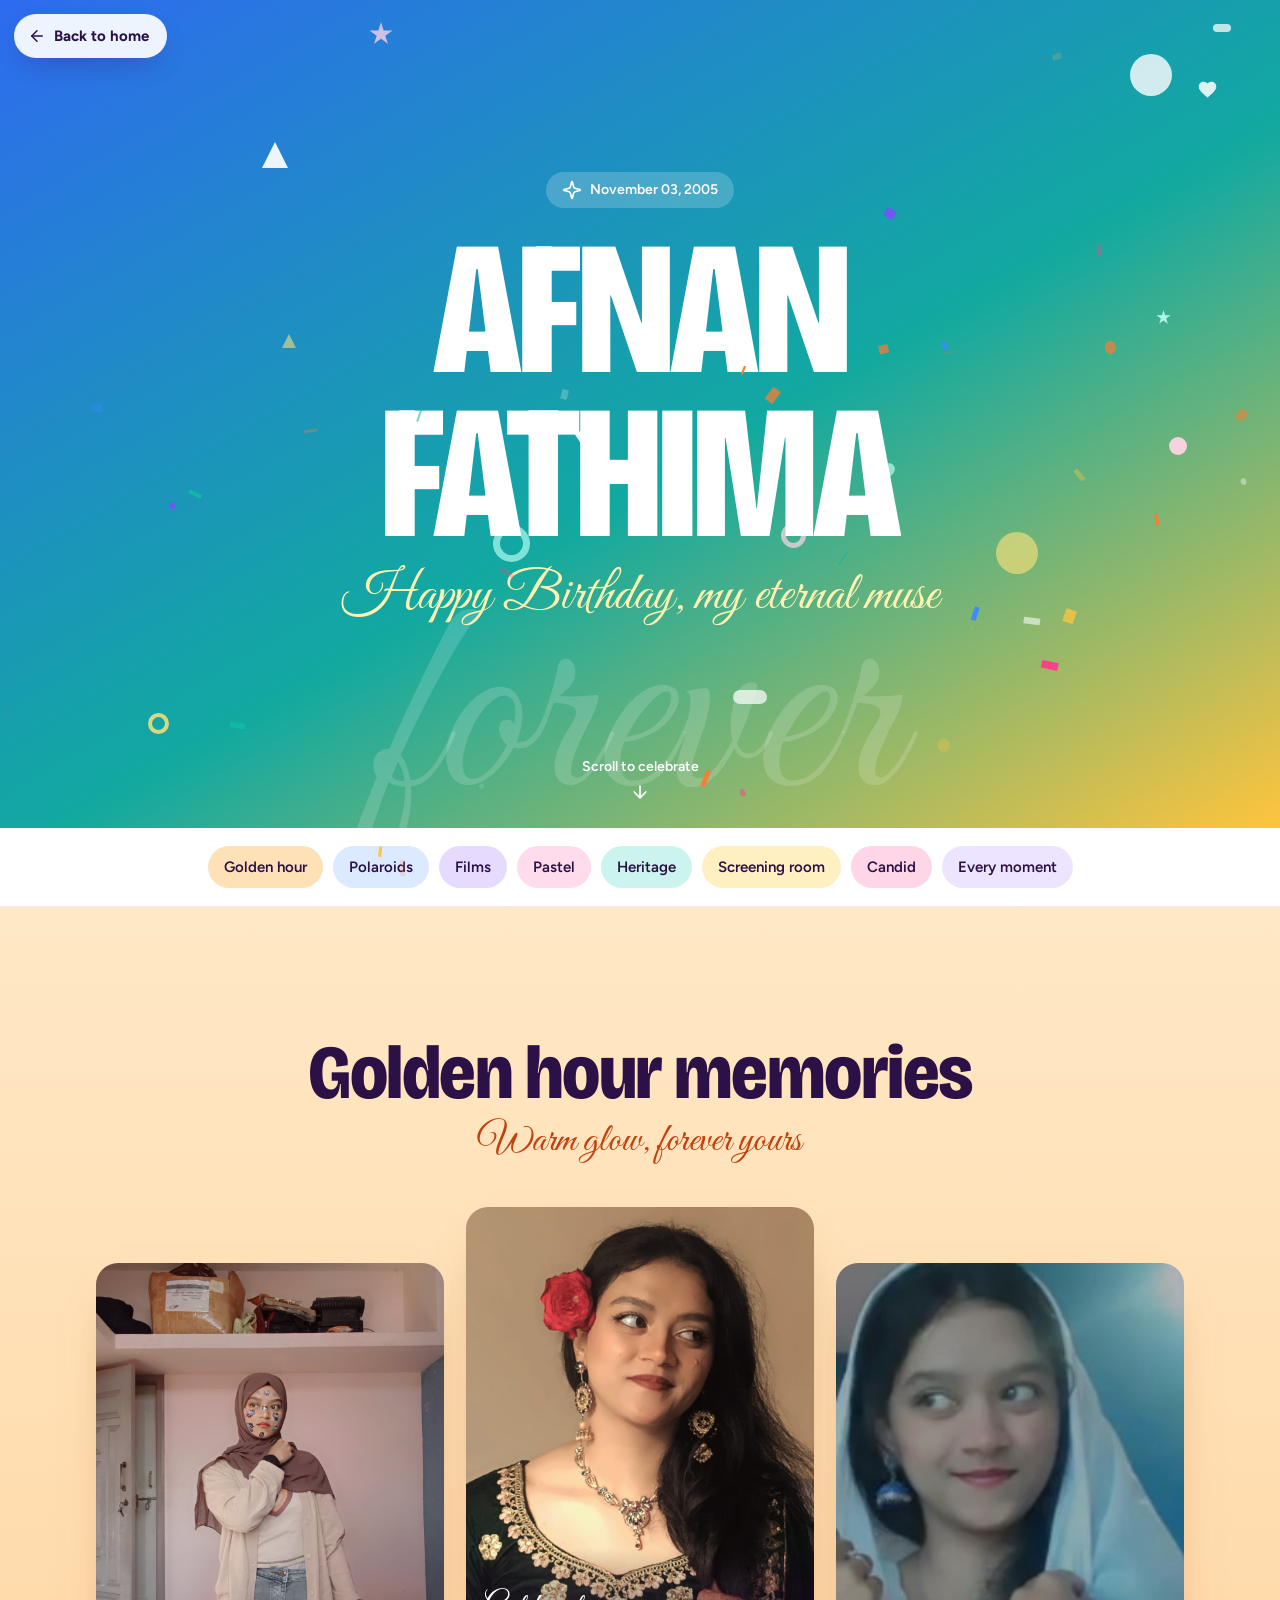
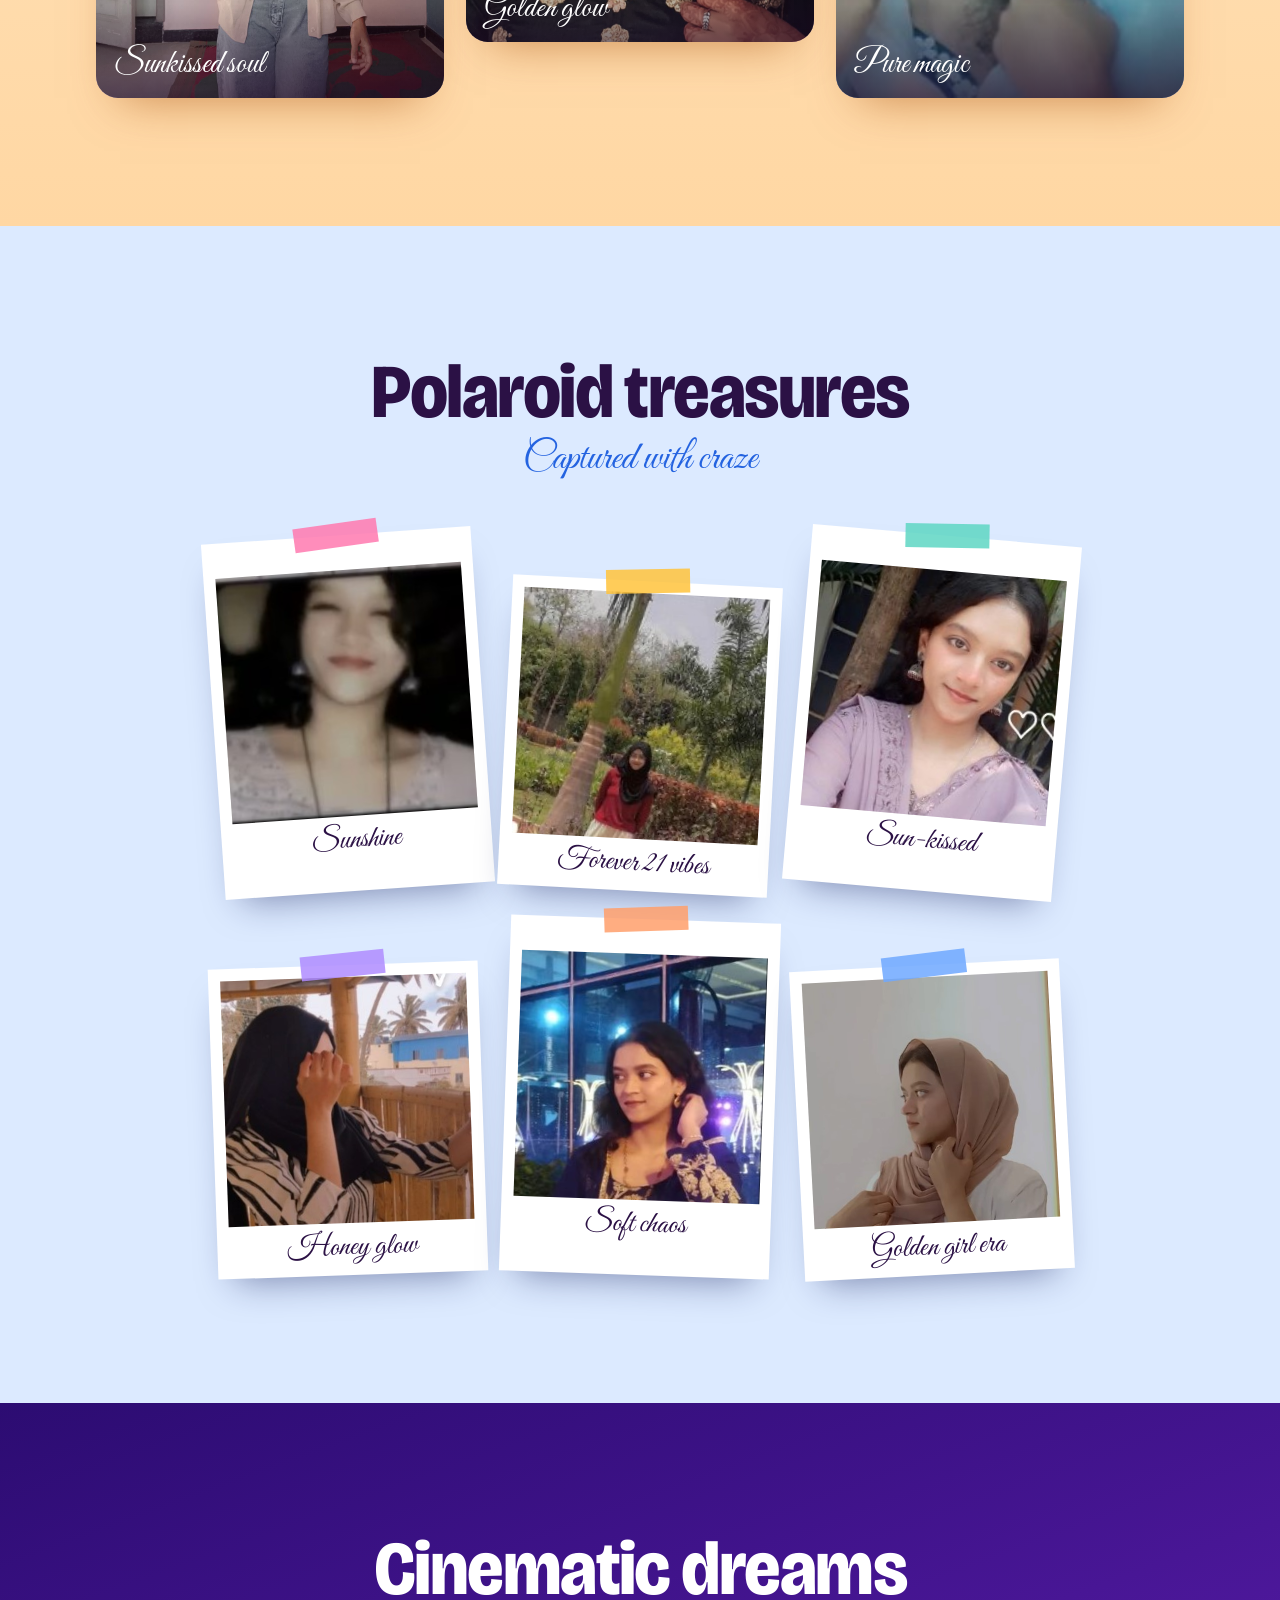
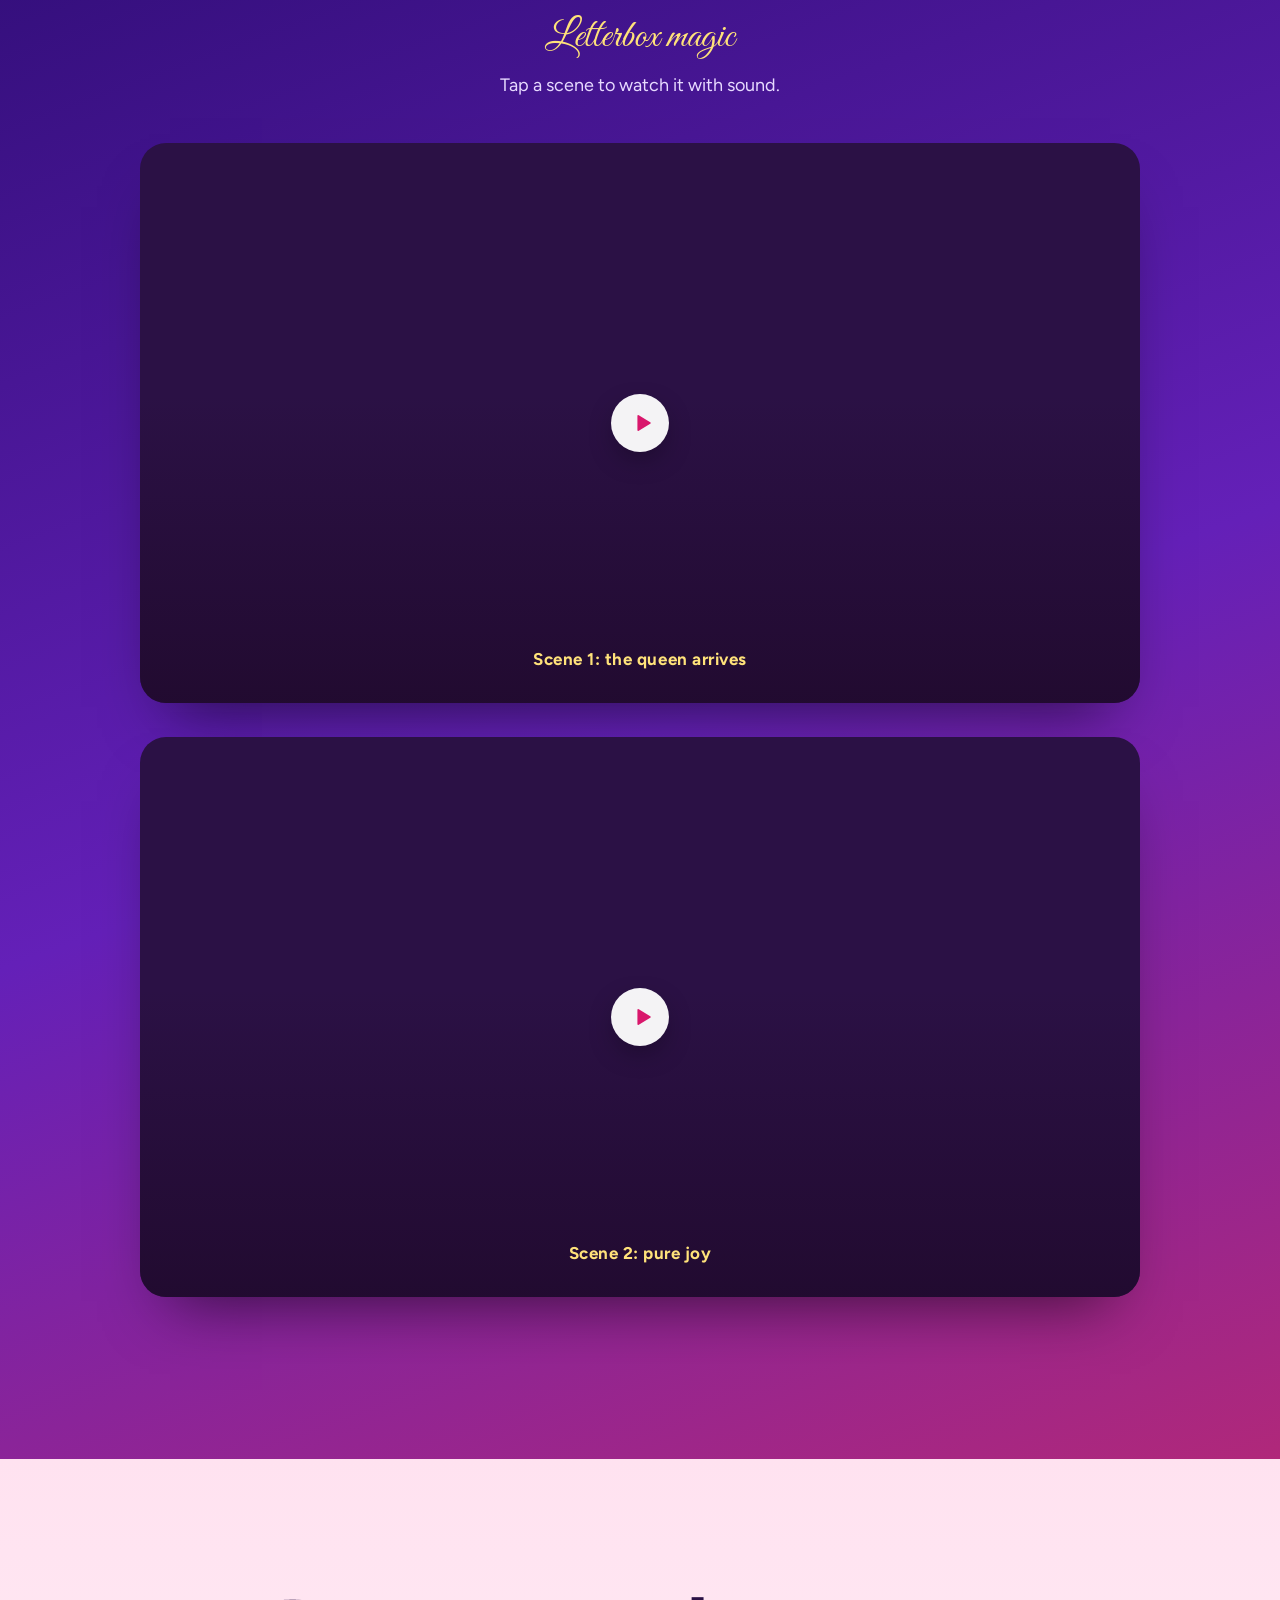
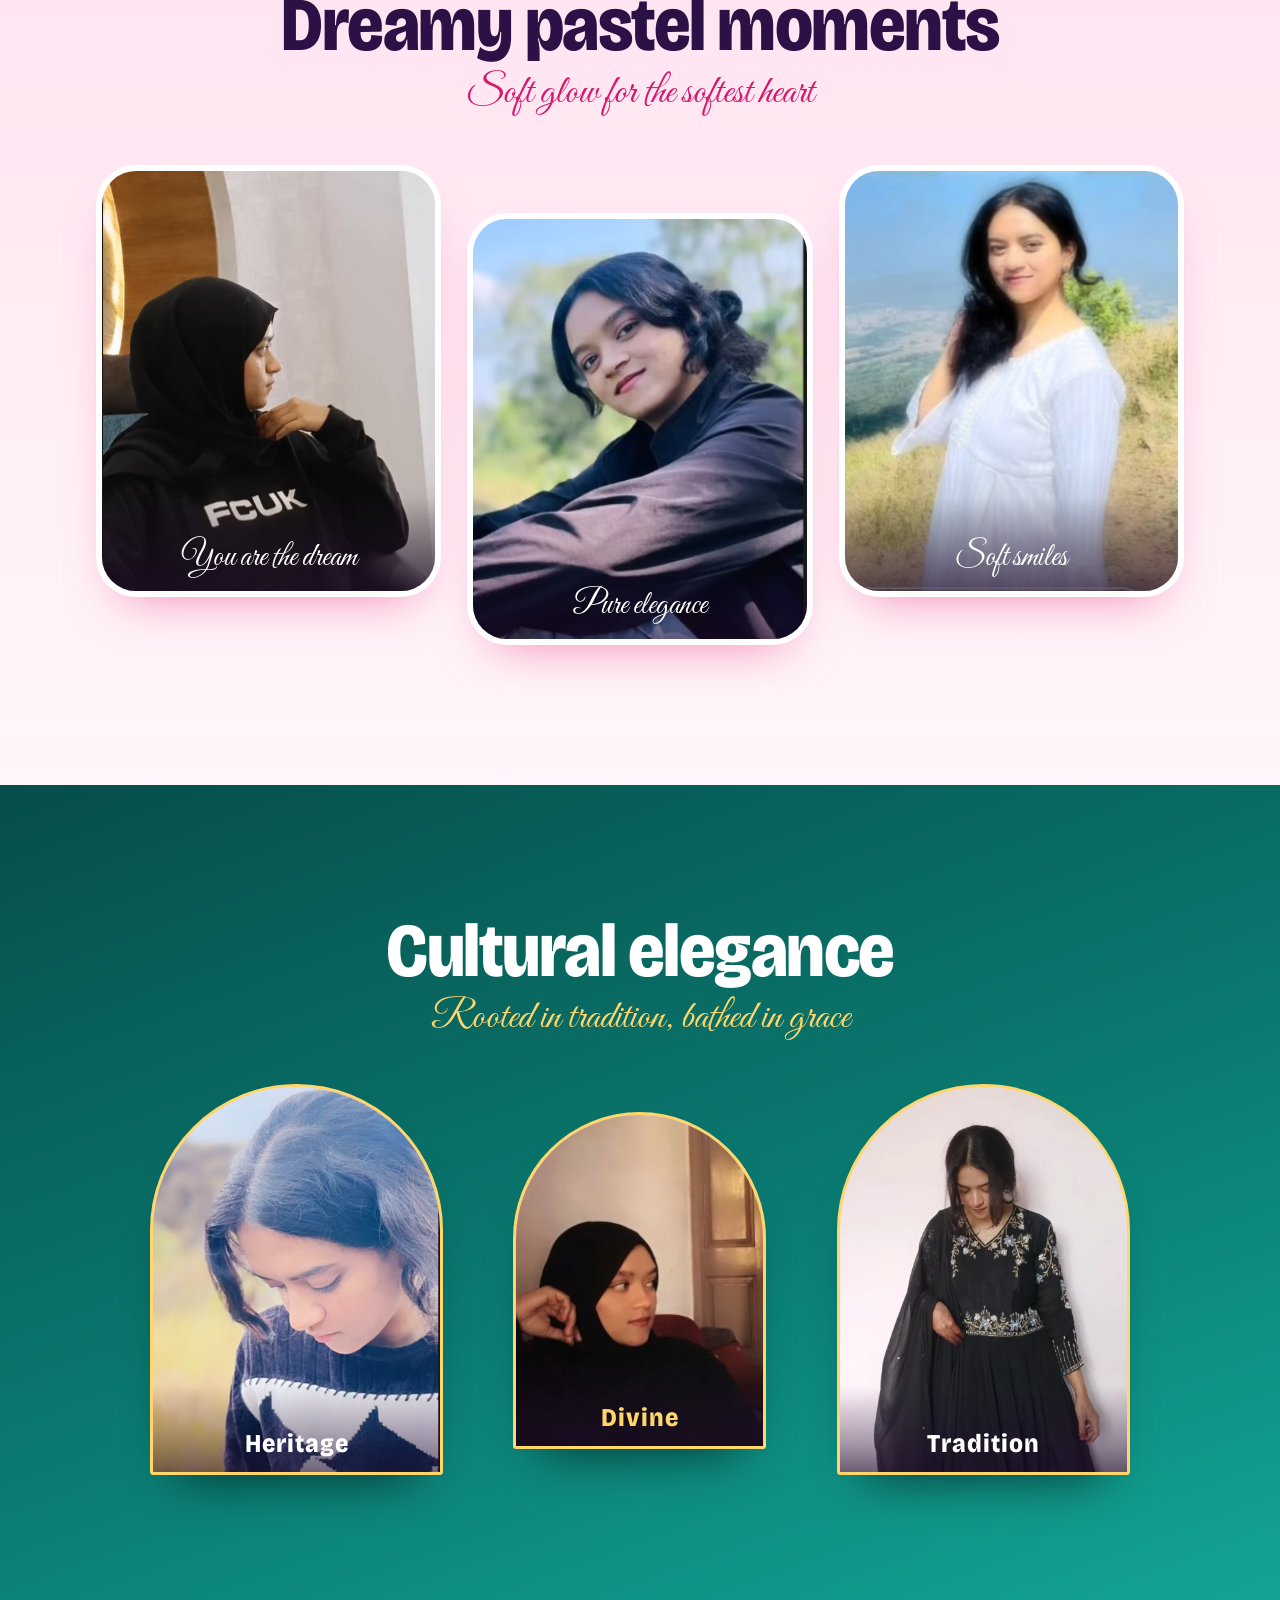
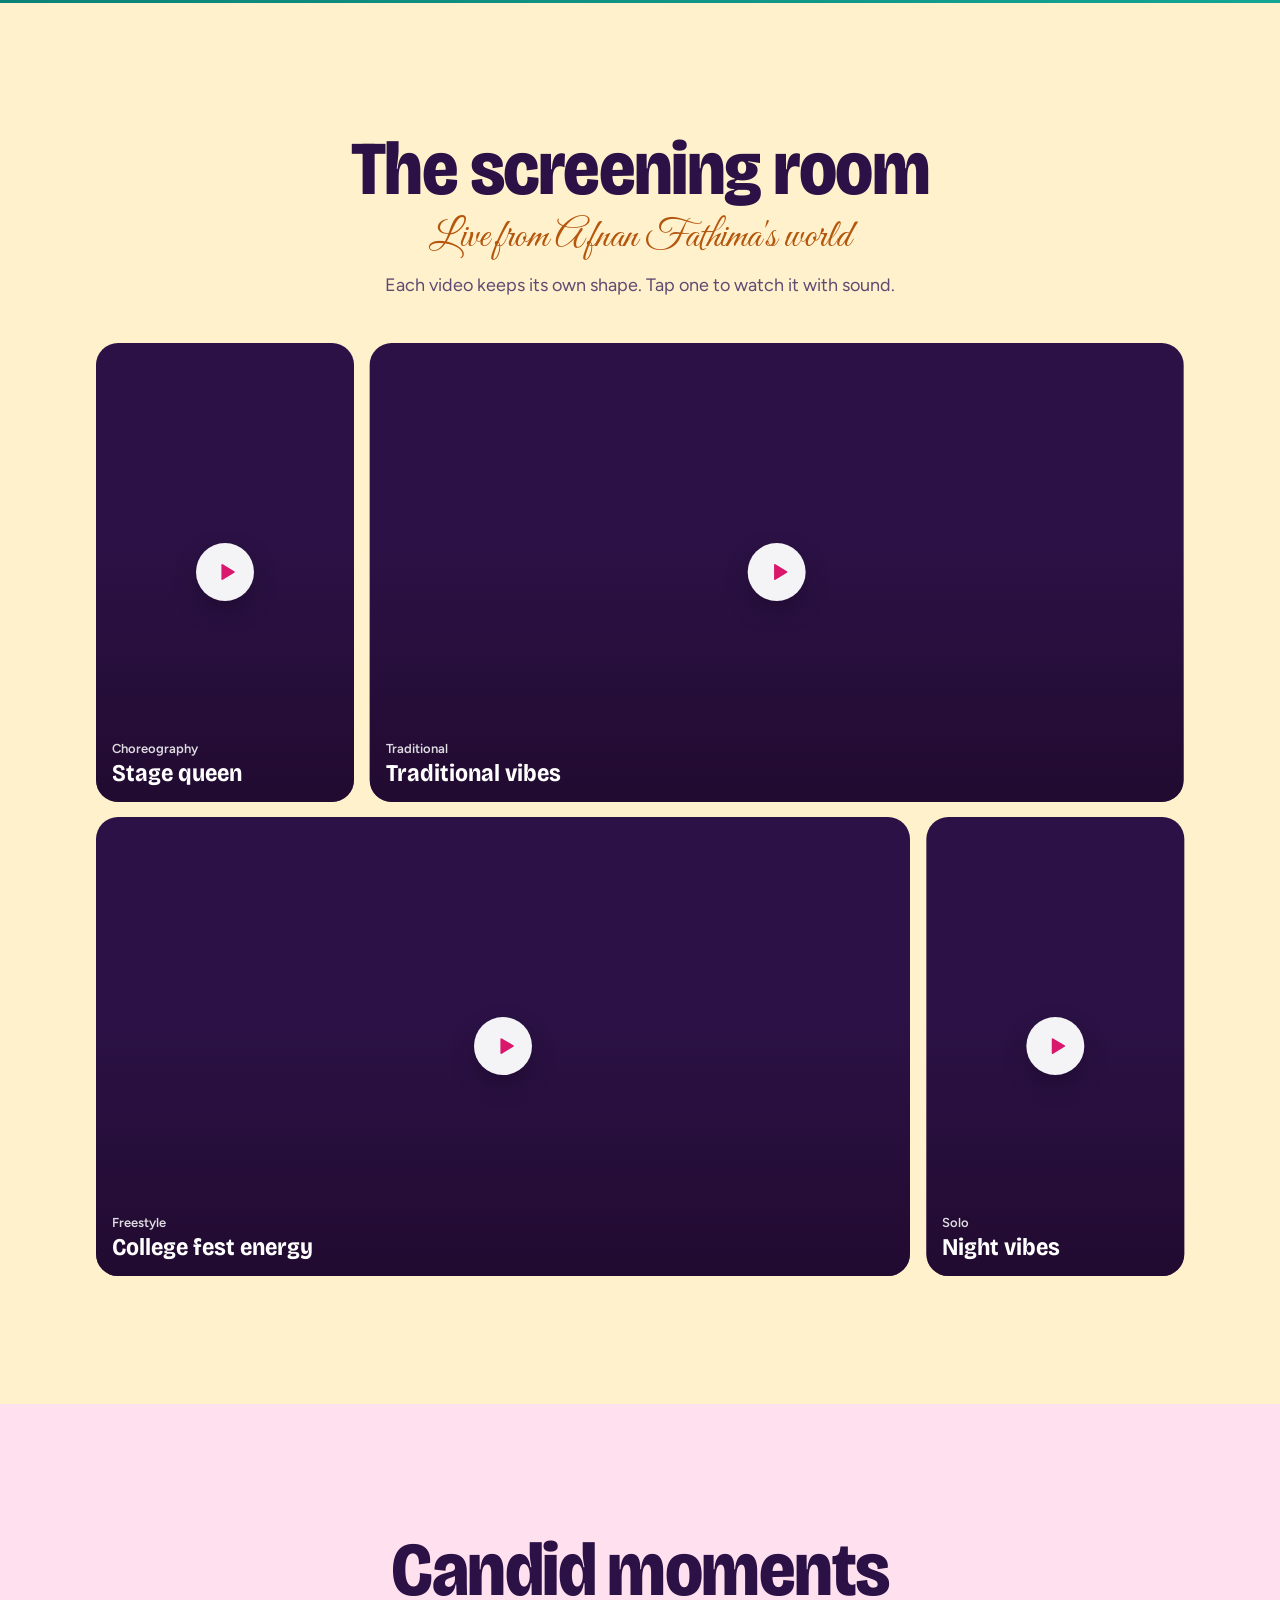
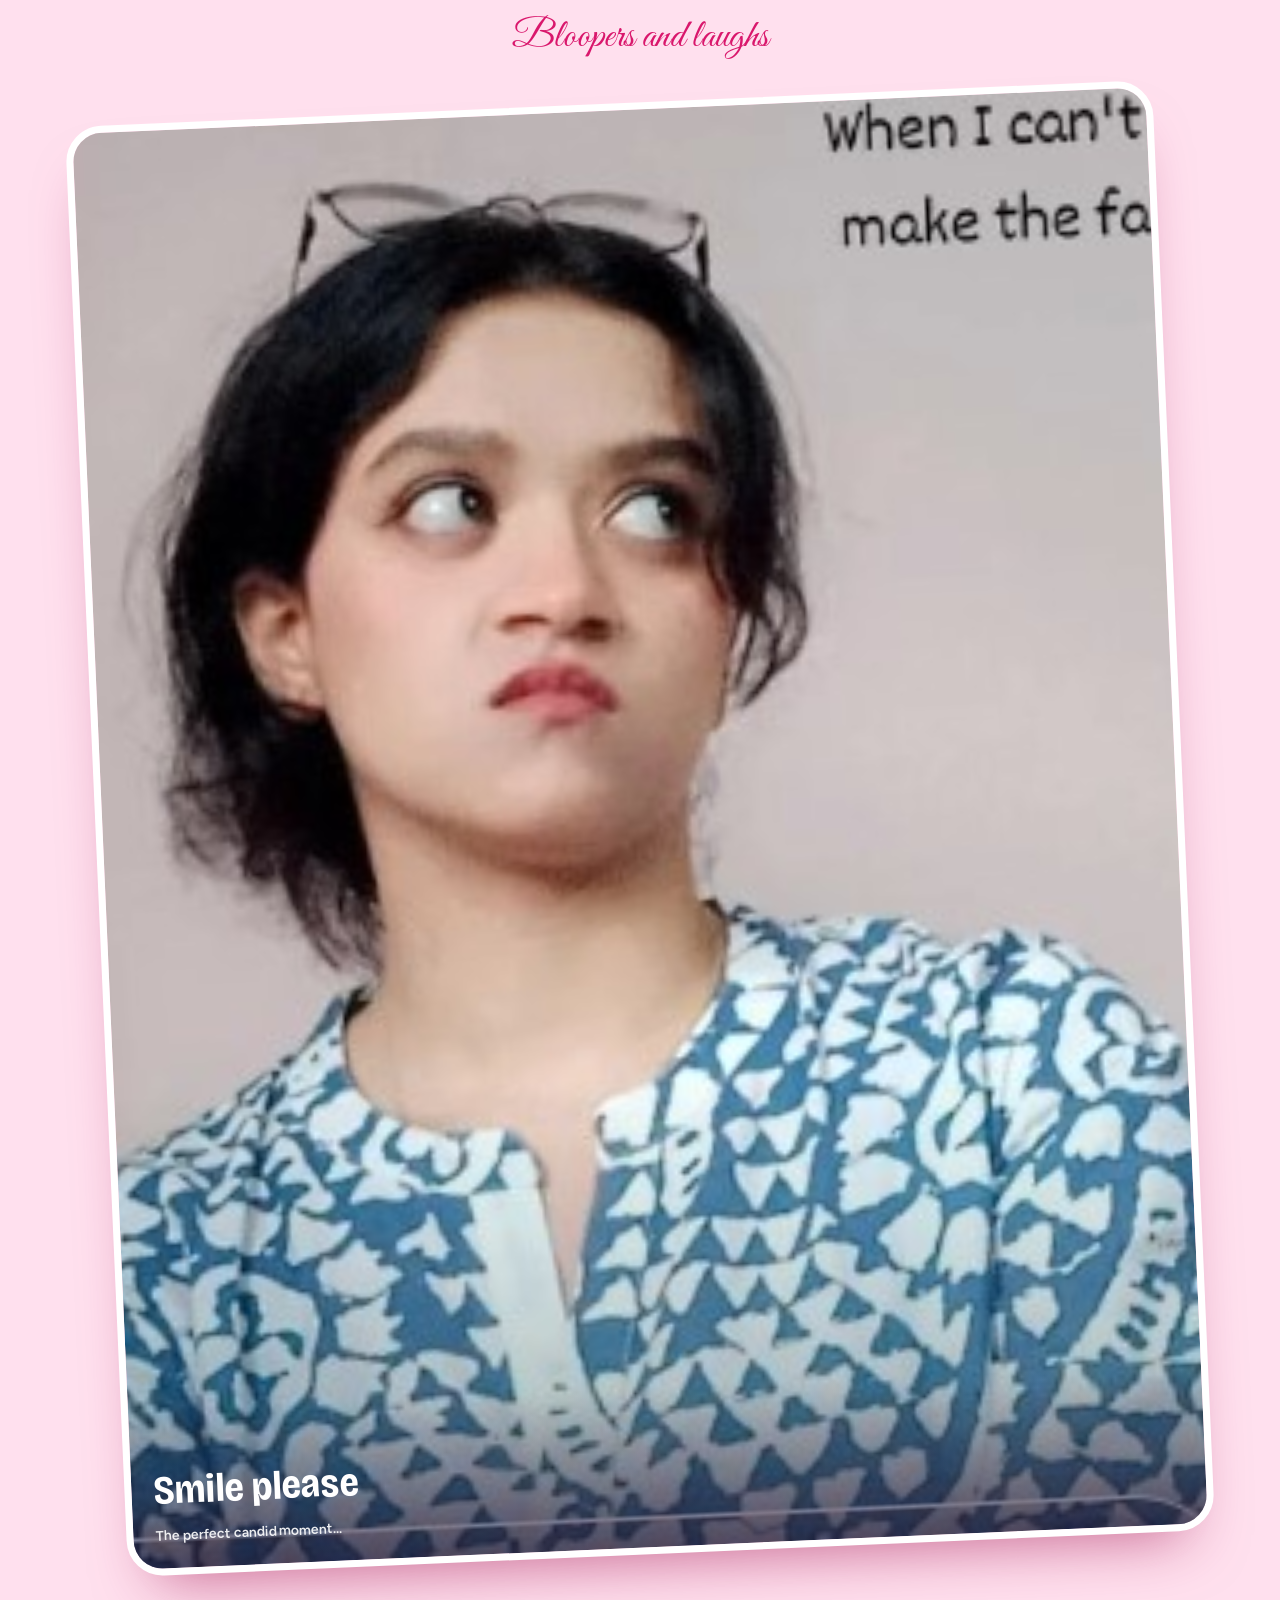
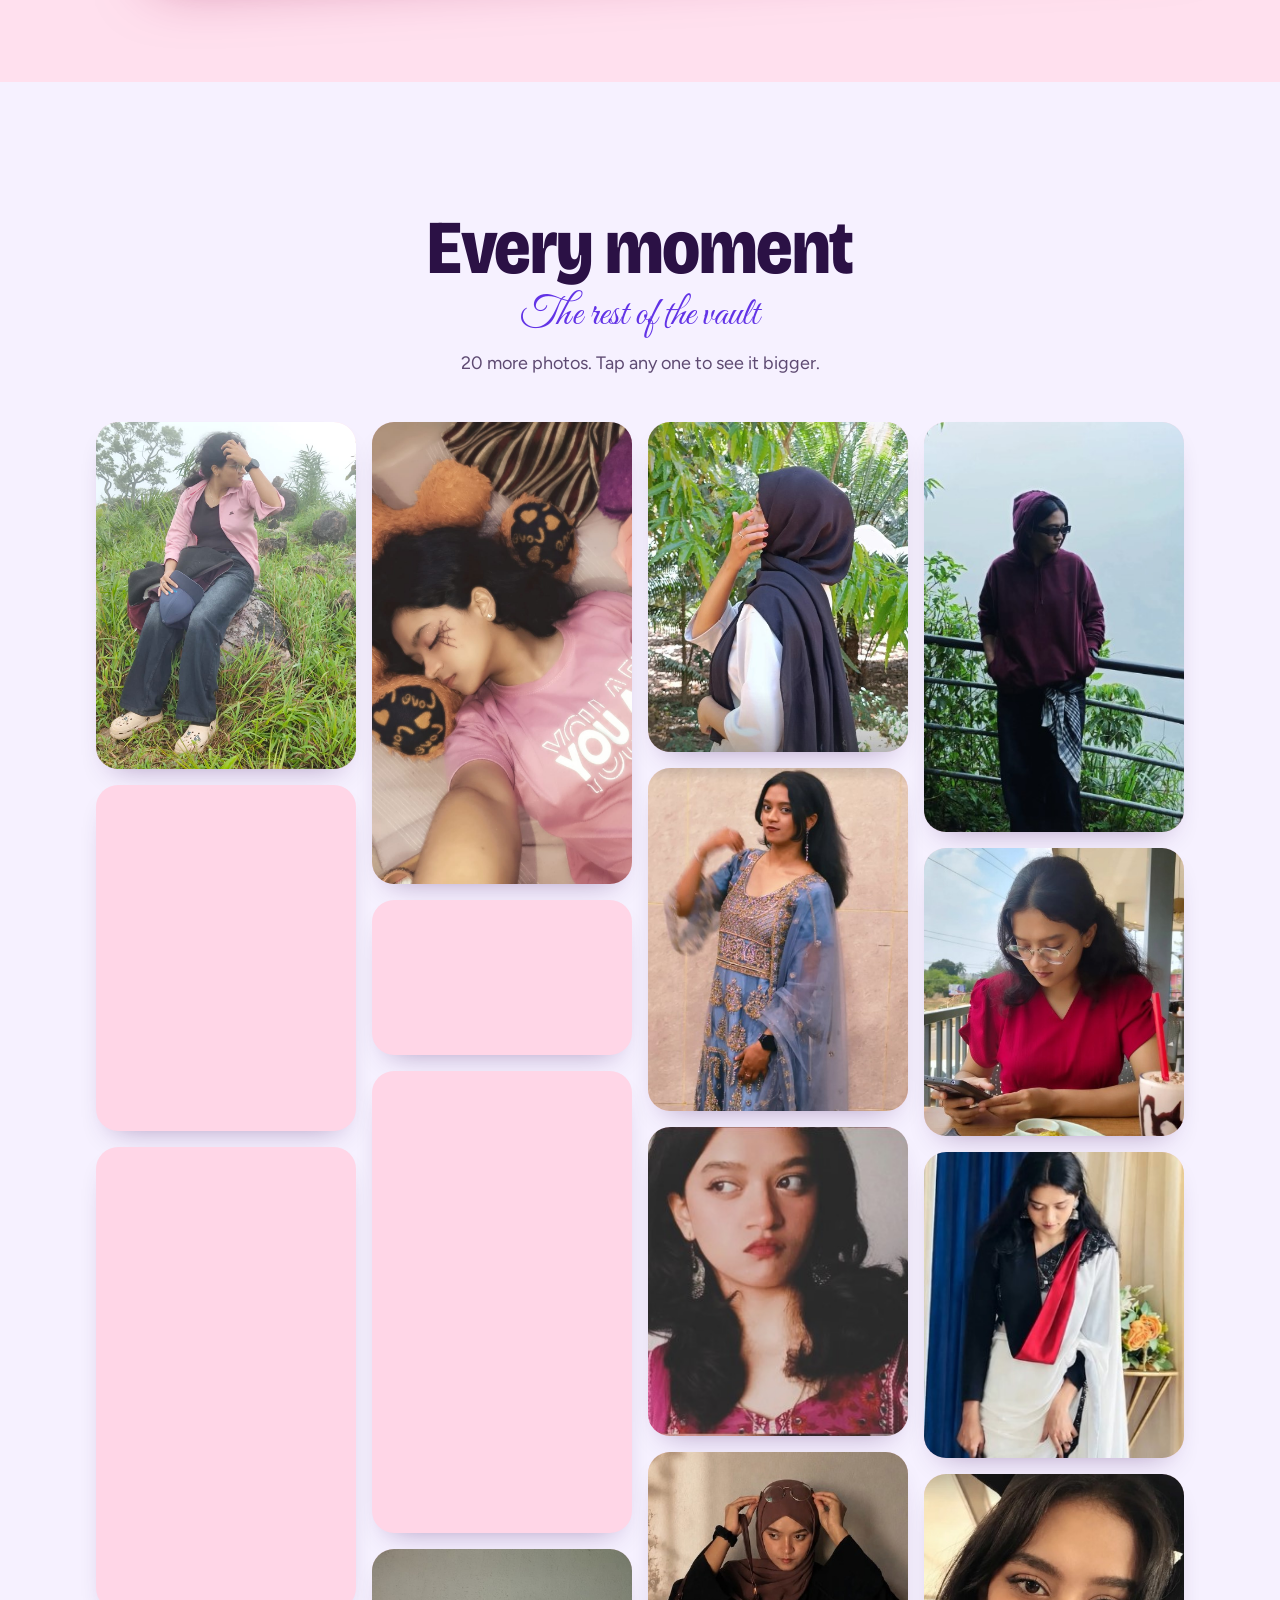
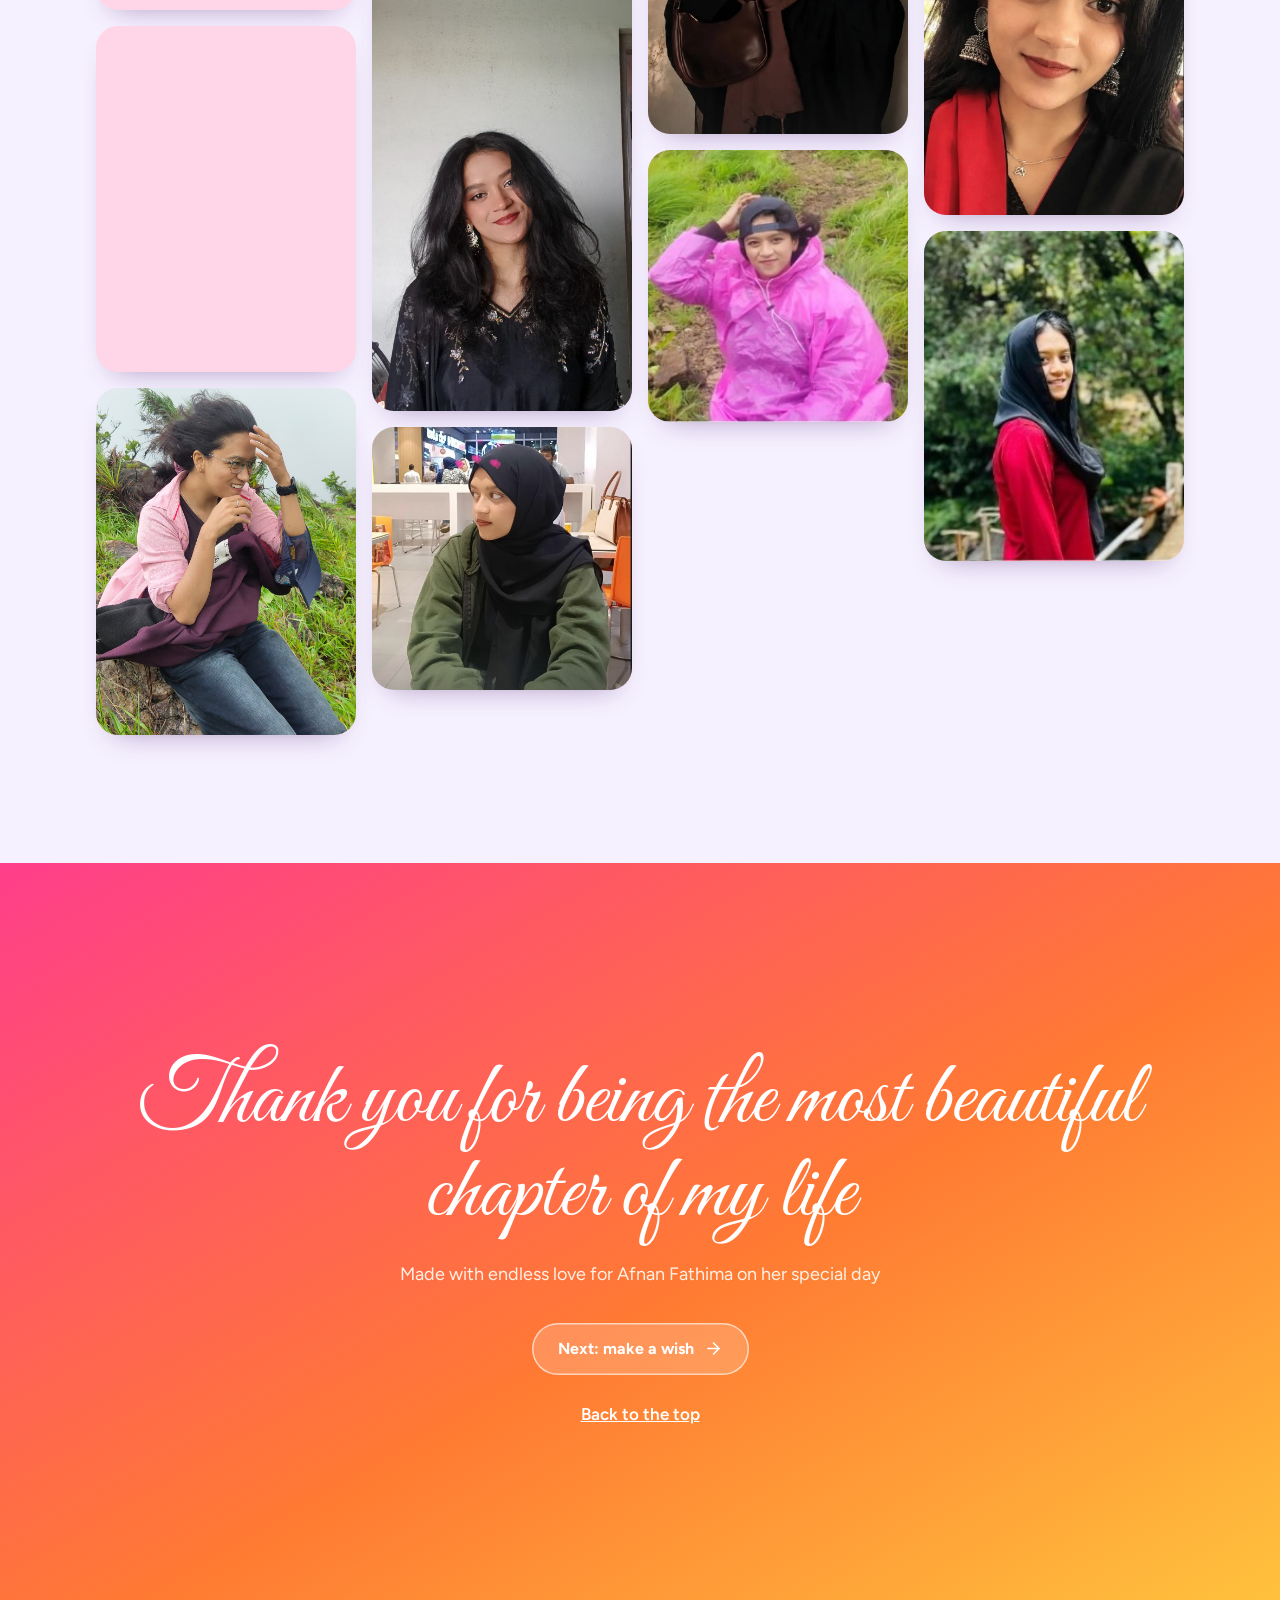
==== commit 5be923b7: "Rotate sideways gallery/screening videos 90° clockwise (echoes of love excluded)" ====
--- a/gallery.html
+++ b/gallery.html
@@ -65,13 +65,13 @@
   <section class="section films" id="films">
     <div class="wrap">
       <div class="sec-head reveal"><h2 style="color:#fff">Cinematic dreams</h2><p class="script">Letterbox magic</p><p class="sub">Tap a scene to watch it with sound.</p></div>
-      <button class="vtile film" type="button" data-ratio="1.774" data-group="films" data-video="media/videos/f1.mp4" data-title="Scene 1: the queen arrives">
+      <button class="vtile film flip" type="button" data-ratio="1.774" data-group="films" data-video="media/videos/f1.mp4" data-title="Scene 1: the queen arrives">
         <video data-src="media/videos/f1.mp4" data-auto muted loop playsinline></video><span class="shade"></span>
         <span class="bar t" aria-hidden="true"></span><span class="bar b" aria-hidden="true"></span>
         <span class="play" aria-hidden="true"><svg class="ic"><use href="#i-play"/></svg></span>
         <span class="scene">Scene 1: the queen arrives</span>
       </button>
-      <button class="vtile film" type="button" data-ratio="1.774" data-group="films" data-video="media/videos/f2.mp4" data-title="Scene 2: pure joy">
+      <button class="vtile film flip" type="button" data-ratio="1.774" data-group="films" data-video="media/videos/f2.mp4" data-title="Scene 2: pure joy">
         <video data-src="media/videos/f2.mp4" data-auto muted loop playsinline></video><span class="shade"></span>
         <span class="bar t" aria-hidden="true"></span><span class="bar b" aria-hidden="true"></span>
         <span class="play" aria-hidden="true"><svg class="ic"><use href="#i-play"/></svg></span>
@@ -106,22 +106,22 @@
     <div class="wrap">
       <div class="sec-head reveal"><h2>The screening room</h2><p class="script">Live from Afnan Fathima's world</p><p class="sub">Each video keeps its own shape. Tap one to watch it with sound.</p></div>
       <div id="screenGrid">
-        <button class="vtile" type="button" data-ratio="1.767" data-group="screen" data-video="media/videos/v7.mp4" data-title="Stage queen">
+        <button class="vtile flip" type="button" data-ratio="0.5625" data-group="screen" data-video="media/videos/v7.mp4" data-title="Stage queen">
           <video data-src="media/videos/v7.mp4" data-auto muted loop playsinline></video><span class="shade"></span>
           <span class="play" aria-hidden="true"><svg class="ic"><use href="#i-play"/></svg></span>
           <span class="meta"><small>Choreography</small><strong>Stage queen</strong></span>
         </button>
-        <button class="vtile" type="button" data-ratio="0.5625" data-group="screen" data-video="media/videos/v3.mp4" data-title="Traditional vibes">
+        <button class="vtile flip" type="button" data-ratio="1.7778" data-group="screen" data-video="media/videos/v3.mp4" data-title="Traditional vibes">
           <video data-src="media/videos/v3.mp4" data-auto muted loop playsinline></video><span class="shade"></span>
           <span class="play" aria-hidden="true"><svg class="ic"><use href="#i-play"/></svg></span>
           <span class="meta"><small>Traditional</small><strong>Traditional vibes</strong></span>
         </button>
-        <button class="vtile" type="button" data-ratio="0.5625" data-group="screen" data-video="media/videos/v1.mp4" data-title="College fest energy">
+        <button class="vtile flip" type="button" data-ratio="1.7778" data-group="screen" data-video="media/videos/v1.mp4" data-title="College fest energy">
           <video data-src="media/videos/v1.mp4" data-auto muted loop playsinline></video><span class="shade"></span>
           <span class="play" aria-hidden="true"><svg class="ic"><use href="#i-play"/></svg></span>
           <span class="meta"><small>Freestyle</small><strong>College fest energy</strong></span>
         </button>
-        <button class="vtile" type="button" data-ratio="1.778" data-group="screen" data-video="media/videos/v9.mp4" data-title="Night vibes">
+        <button class="vtile flip" type="button" data-ratio="0.5625" data-group="screen" data-video="media/videos/v9.mp4" data-title="Night vibes">
           <video data-src="media/videos/v9.mp4" data-auto muted loop playsinline></video><span class="shade"></span>
           <span class="play" aria-hidden="true"><svg class="ic"><use href="#i-play"/></svg></span>
           <span class="meta"><small>Solo</small><strong>Night vibes</strong></span>
--- a/assets/style.css
+++ b/assets/style.css
@@ -126,6 +126,20 @@
 .vtile .meta{position:absolute;z-index:2;left:16px;right:16px;bottom:14px;pointer-events:none}
 .vtile .meta small{display:block;font-size:13px;font-weight:600;opacity:.85}
 .vtile .meta strong{display:block;font-family:var(--font-display);font-size:clamp(18px,2.2vw,24px);line-height:1.15;font-variation-settings:"wdth" 90}
+
+/* rotated (portrait) videos that display sideways in the player */
+.vtile.flip{aspect-ratio:auto}
+.vtile.flip video{transform:rotate(90deg) scale(1.28)}
+.vtile.flip .shade{z-index:1}
+/* film tiles */
+.vtile.film.flip{aspect-ratio:auto;height:clamp(360px,62vw,560px)}
+.vtile.film.flip video{transform:rotate(90deg) scale(1.75)}
+/* screening-room tiles */
+#screenGrid .vtile.flip{aspect-ratio:auto;height:420px}
+#screenGrid .vtile.flip video{transform:rotate(90deg) scale(1.55)}
+/* modal overlay — apply the same rotation to any video that came from a flip tile */
+.vmodal[data-flip="1"] .ov-stage video{transform:rotate(90deg)}
+.vmodal.open[data-flip="1"] .ov-stage video{transform:rotate(90deg)}
 
 /* ---------- video player overlay ---------- */
 .vmodal,.lightbox{position:fixed;inset:0;z-index:80;display:grid;grid-template-rows:auto minmax(0,1fr) auto;background:#1A0826;padding:var(--safe-t) 0 var(--safe-b);opacity:0;visibility:hidden;transition:opacity .28s ease,visibility 0s .28s}
